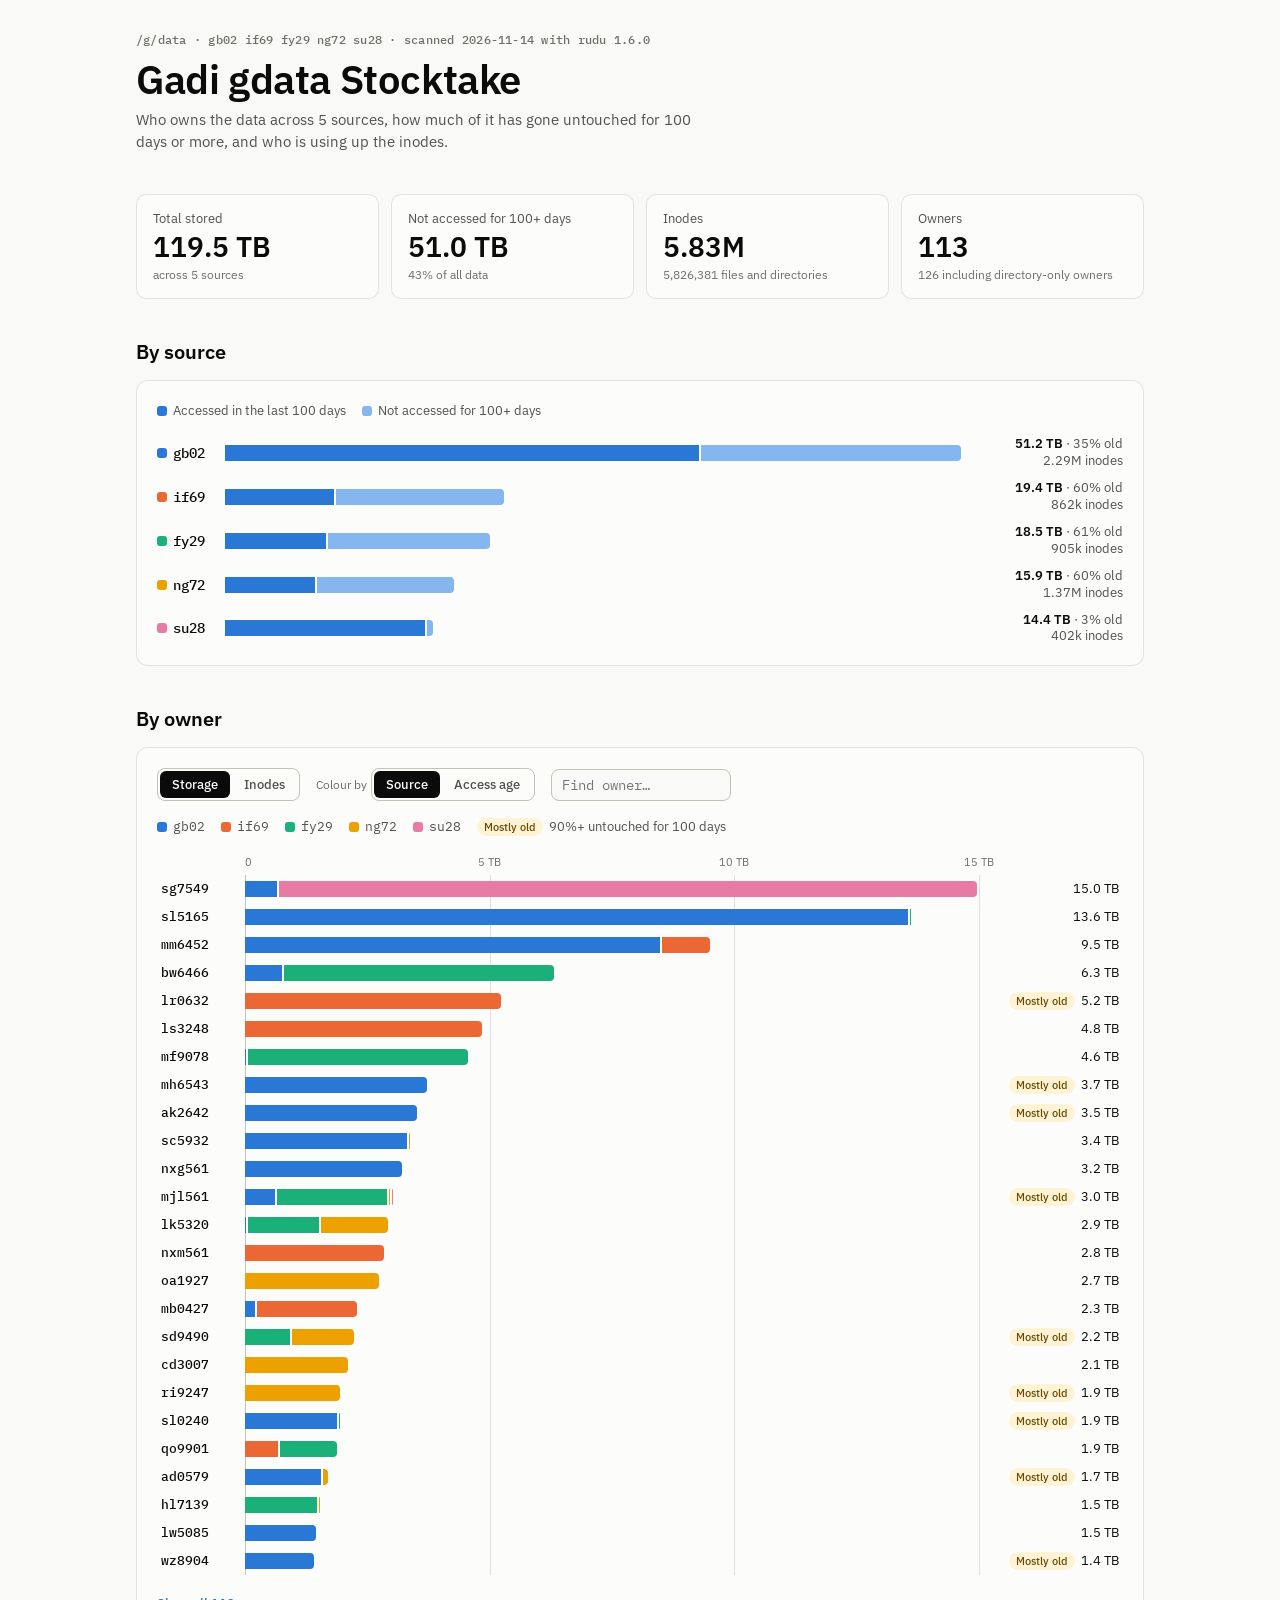
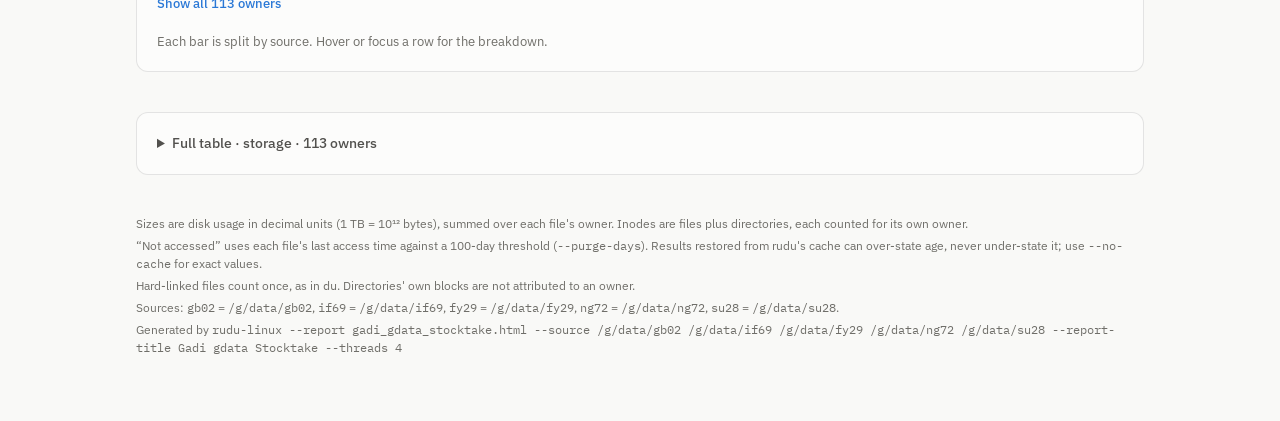
==== docs/gadi_gdata_stocktake.html @ 0475ffbf "UPDATE: Gadi stocktakes 20261114T005428Z-2379376" ====
<!doctype html>
<html lang="en">
<head>
<meta charset="utf-8">
<meta name="viewport" content="width=device-width,initial-scale=1">
<meta name="generator" content="rudu">
<title>Gadi gdata Stocktake</title>
<link rel="preconnect" href="https://fonts.googleapis.com">
<link rel="preconnect" href="https://fonts.gstatic.com" crossorigin>
<link rel="stylesheet" href="https://fonts.googleapis.com/css2?family=IBM+Plex+Mono:wght@400;500&family=IBM+Plex+Sans:wght@400;500;600&display=swap">
<style>
/* Generated by `rudu --report`. Layout: one reading column; summary tiles →
   source strip → owner chart (storage | inodes) → full table. The fonts fall
   back to system fonts when the page is opened offline. */
*, *::before, *::after { box-sizing: border-box; }
:root {
  color-scheme: light;
  --page: #f9f9f7;
  --surface: #fcfcfb;
  --ink: #0b0b0b;
  --ink-2: #52514e;
  --muted: #6f6e69;
  --grid: #e1e0d9;
  --axis: #c3c2b7;
  --ring: rgba(11,11,11,0.10);
  --accent: #2a78d6;
  --chip-bg: #fff3d6;
  --chip-ink: #6b4a00;
  --chip-bg-2: #e8f0fb;
  --chip-ink-2: #184f95;
  --s1: #2a78d6; --s2: #eb6834; --s3: #1baf7a; --s4: #eda100; --s5: #e87ba4;
  --s6: #008300; --s7: #4a3aa7; --s8: #e34948; --other: #9a9890;
  --recent: #2a78d6; --stale: #86b6ef;
  --sans: "IBM Plex Sans", system-ui, -apple-system, "Segoe UI", sans-serif;
  --mono: "IBM Plex Mono", ui-monospace, "SFMono-Regular", Menlo, monospace;
}
@media (prefers-color-scheme: dark) {
  :root:not([data-theme="light"]) {
    --page: #0d0d0d; --surface: #1a1a19; --ink: #ffffff; --ink-2: #c3c2b7; --muted: #9a9890;
    --grid: #2c2c2a; --axis: #383835; --ring: rgba(255,255,255,0.10); --accent: #3987e5;
    --chip-bg: #3a2c08; --chip-ink: #f5c95c; --chip-bg-2: #13284a; --chip-ink-2: #9ec5f4;
    --s1: #3987e5; --s2: #d95926; --s3: #199e70; --s4: #c98500; --s5: #d55181;
    --s6: #008300; --s7: #9085e9; --s8: #e66767; --other: #6f6e69;
    --recent: #3987e5; --stale: #184f95;
    color-scheme: dark;
  }
}
:root[data-theme="dark"] {
  --page: #0d0d0d; --surface: #1a1a19; --ink: #ffffff; --ink-2: #c3c2b7; --muted: #9a9890;
  --grid: #2c2c2a; --axis: #383835; --ring: rgba(255,255,255,0.10); --accent: #3987e5;
  --chip-bg: #3a2c08; --chip-ink: #f5c95c; --chip-bg-2: #13284a; --chip-ink-2: #9ec5f4;
  --s1: #3987e5; --s2: #d95926; --s3: #199e70; --s4: #c98500; --s5: #d55181;
  --s6: #008300; --s7: #9085e9; --s8: #e66767; --other: #6f6e69;
  --recent: #3987e5; --stale: #184f95;
  color-scheme: dark;
}
body { margin: 0; background: var(--page); color: var(--ink); font: 400 15px/1.5 var(--sans); }
.wrap { max-width: 1040px; margin: 0 auto; padding-inline: 16px; padding-block: 32px 64px; display: grid; gap: 40px; }
header { display: grid; gap: 8px; }
.eyebrow { font: 500 12px/1.4 var(--mono); color: var(--muted); letter-spacing: 0.02em; overflow-wrap: anywhere; }
h1 { font: 600 clamp(28px, 4.5vw, 40px)/1.1 var(--sans); margin: 0; letter-spacing: -0.01em; text-wrap: balance; }
h2 { font: 600 20px/1.25 var(--sans); margin: 0; text-wrap: balance; }
.lede { color: var(--ink-2); max-width: 65ch; margin: 0; }
.mono { font-family: var(--mono); }
.warn { background: var(--chip-bg); color: var(--chip-ink); border-radius: 10px; padding: 12px 16px; font-size: 14px; }
.warn[hidden] { display: none; }

.tiles { display: grid; grid-template-columns: repeat(4, minmax(0, 1fr)); gap: 12px; }
@media (max-width: 720px) { .tiles { grid-template-columns: repeat(2, minmax(0, 1fr)); } }
.tile { background: var(--surface); border: 1px solid var(--ring); border-radius: 10px; padding: 14px 16px; display: grid; gap: 2px; min-width: 0; }
.tile .label { font-size: 13px; color: var(--ink-2); }
.tile .value { font-size: 28px; font-weight: 600; line-height: 1.2; }
.tile .sub { font-size: 12px; color: var(--muted); }

section { display: grid; gap: 16px; min-width: 0; }
.panel { background: var(--surface); border: 1px solid var(--ring); border-radius: 12px; padding: 20px; display: grid; gap: 16px; min-width: 0; }
@media (max-width: 520px) { .panel { padding: 14px; } }

/* Source strip */
.projects { display: grid; gap: 10px; }
.prow { display: grid; grid-template-columns: minmax(56px, max-content) minmax(0, 1fr) 150px; gap: 12px; align-items: center; }
@media (max-width: 520px) { .prow { grid-template-columns: minmax(48px, max-content) minmax(0, 1fr) 96px; gap: 8px; } }
.pname { font: 500 14px var(--mono); display: flex; align-items: center; gap: 6px; }
.sw { width: 10px; height: 10px; border-radius: 3px; flex: none; }
.pnum { font-size: 13px; color: var(--ink-2); text-align: right; font-variant-numeric: tabular-nums; line-height: 1.3; }
.pnum b { color: var(--ink); font-weight: 600; }

/* Controls */
.controls { display: flex; flex-wrap: wrap; gap: 10px 16px; align-items: center; }
.seg { display: inline-flex; border: 1px solid var(--axis); border-radius: 8px; padding: 2px; gap: 2px; }
.seg button { font: 500 13px var(--sans); color: var(--ink-2); background: transparent; border: 0; border-radius: 6px; padding: 5px 12px; cursor: pointer; }
.seg button[aria-pressed="true"] { background: var(--ink); color: var(--surface); }
.seg button:focus-visible, .search:focus-visible, th button:focus-visible { outline: 2px solid var(--accent); outline-offset: 2px; }
.search { font: 400 14px var(--mono); color: var(--ink); background: var(--page); border: 1px solid var(--axis); border-radius: 8px; padding: 6px 10px; width: 180px; max-width: 100%; }
.ctl-label { font-size: 12px; color: var(--muted); margin-right: 4px; }
.ctl { display: inline-flex; align-items: center; }
.ctl[hidden] { display: none; }

.legend { display: flex; flex-wrap: wrap; gap: 6px 16px; font-size: 13px; color: var(--ink-2); }
.legend span { display: inline-flex; align-items: center; gap: 6px; }

/* Bar chart */
.chart { display: grid; gap: 0; min-width: 0; }
.row, .axis { display: grid; grid-template-columns: 76px minmax(0, 1fr) 132px; gap: 12px; align-items: center; }
@media (max-width: 520px) { .row, .axis { grid-template-columns: 64px minmax(0, 1fr) 84px; gap: 8px; } }
.axis { height: 22px; }
.ticks { position: relative; height: 100%; }
.tick { position: absolute; bottom: 4px; transform: translateX(-50%); font-size: 11px; color: var(--muted); font-variant-numeric: tabular-nums; white-space: nowrap; }
.tick:first-child { transform: none; }
.row { height: 28px; cursor: default; border-radius: 6px; }
.row:hover, .row.active { background: color-mix(in srgb, var(--grid) 45%, transparent); }
.owner { font: 500 13px var(--mono); overflow: hidden; text-overflow: ellipsis; white-space: nowrap; padding-left: 4px; }
.track { position: relative; height: 100%; }
.gridline { position: absolute; top: 0; bottom: 0; width: 1px; background: var(--grid); }
.gridline.base { background: var(--axis); }
.bar { position: absolute; top: 6px; height: 16px; }
.segm { position: absolute; top: 0; height: 100%; }
.segm.end { border-radius: 0 4px 4px 0; }
.val { font-size: 13px; text-align: right; font-variant-numeric: tabular-nums; white-space: nowrap; display: flex; justify-content: flex-end; align-items: center; gap: 6px; padding-right: 4px; }
.chip { font-size: 11px; font-weight: 500; font-style: normal; border-radius: 999px; padding: 1px 7px; white-space: nowrap; }
.chip.old { background: var(--chip-bg); color: var(--chip-ink); }
.chip.small { background: var(--chip-bg-2); color: var(--chip-ink-2); }
.more { justify-self: start; font: 500 13px var(--sans); color: var(--accent); background: none; border: 0; padding: 4px 0; cursor: pointer; }
.more[hidden] { display: none; }
.more:focus-visible { outline: 2px solid var(--accent); outline-offset: 2px; }
.note { font-size: 13px; color: var(--muted); margin: 0; max-width: 75ch; }
.empty { color: var(--muted); font-size: 14px; padding: 12px 4px; }

/* Tooltip */
.tip { position: fixed; z-index: 10; pointer-events: none; background: var(--surface); color: var(--ink); border: 1px solid var(--ring); border-radius: 8px; box-shadow: 0 6px 24px rgba(0,0,0,0.14); padding: 10px 12px; font-size: 13px; min-width: 200px; max-width: 280px; display: grid; gap: 4px; }
.tip[hidden] { display: none; }
.tip .t-h { font: 600 14px var(--mono); }
.tip .t-r { display: grid; grid-template-columns: 12px 1fr auto; gap: 8px; align-items: center; font-variant-numeric: tabular-nums; }
.tip .t-r span:last-child { text-align: right; }
.tip .t-f { color: var(--muted); font-size: 12px; border-top: 1px solid var(--grid); padding-top: 4px; margin-top: 2px; }

/* Table */
.tablewrap { overflow-x: auto; border: 1px solid var(--grid); border-radius: 8px; max-height: 520px; overflow-y: auto; }
table { border-collapse: collapse; width: 100%; font-size: 13px; font-variant-numeric: tabular-nums; }
th, td { padding: 6px 10px; text-align: right; white-space: nowrap; border-bottom: 1px solid var(--grid); }
th:first-child, td:first-child { text-align: left; }
td:first-child { font-family: var(--mono); }
thead th { position: sticky; top: 0; background: var(--surface); z-index: 1; }
th button { font: 600 12px var(--sans); color: var(--ink-2); background: none; border: 0; padding: 0; cursor: pointer; }
th button[aria-sort="descending"]::after { content: " ↓"; }
th button[aria-sort="ascending"]::after { content: " ↑"; }
details summary { cursor: pointer; font-weight: 500; font-size: 14px; color: var(--ink-2); }
details[open] summary { margin-bottom: 10px; }
footer { font-size: 12px; color: var(--muted); display: grid; gap: 4px; }
footer code { font-family: var(--mono); overflow-wrap: anywhere; }
@media (prefers-reduced-motion: no-preference) { .segm { transition: width .2s ease, left .2s ease; } }
</style>
</head>
<body>
<div class="wrap">
  <header>
    <div class="eyebrow" id="eyebrow"></div>
    <h1>Gadi gdata Stocktake</h1>
    <p class="lede" id="lede"></p>
  </header>

  <div class="warn" id="partial" hidden></div>

  <div class="tiles" id="tiles"></div>

  <section>
    <h2>By source</h2>
    <div class="panel">
      <div class="legend">
        <span><i class="sw" style="background:var(--recent)"></i><span id="leg-recent"></span></span>
        <span><i class="sw" style="background:var(--stale)"></i><span id="leg-stale"></span></span>
      </div>
      <div class="projects" id="projects"></div>
    </div>
  </section>

  <section>
    <h2 id="owners-h">By owner</h2>
    <div class="panel">
      <div class="controls">
        <div class="seg" role="group" aria-label="Measure">
          <button type="button" id="m-storage" aria-pressed="true">Storage</button>
          <button type="button" id="m-inodes" aria-pressed="false">Inodes</button>
        </div>
        <div class="ctl" id="colour-ctl">
          <span class="ctl-label">Colour by</span>
          <div class="seg" role="group" aria-label="Colour by">
            <button type="button" id="c-project" aria-pressed="true">Source</button>
            <button type="button" id="c-age" aria-pressed="false">Access age</button>
          </div>
        </div>
        <input class="search" id="search" type="search" placeholder="Find owner…" aria-label="Find owner" autocomplete="off">
      </div>
      <div class="legend" id="legend"></div>
      <div class="chart" id="chart" role="img" aria-describedby="owners-h"></div>
      <button type="button" class="more" id="more"></button>
      <p class="note" id="note"></p>
    </div>
  </section>

  <section>
    <details class="panel" id="tbl-details">
      <summary id="tbl-summary">Full table</summary>
      <div class="tablewrap"><table id="table"></table></div>
    </details>
  </section>

  <footer id="footer"></footer>
</div>
<div class="tip" id="tip" hidden></div>

<script type="application/json" id="data">{"title":"Gadi gdata Stocktake","scanned":"2026-11-14","rudu_version":"1.6.0","purge_days":100,"command":"rudu-linux --report gadi_gdata_stocktake.html --source /g/data/gb02 /g/data/if69 /g/data/fy29 /g/data/ng72 /g/data/su28 --report-title Gadi gdata Stocktake --threads 4","common_parent":"/g/data","sources":[{"label":"gb02","path":"/g/data/gb02","bytes":51219025305600,"stale":18109202690048,"inodes":2288368,"files":2125148,"dirs":163220,"partial":false},{"label":"if69","path":"/g/data/if69","bytes":19434315767808,"stale":11680458231808,"inodes":861509,"files":749386,"dirs":112123,"partial":false},{"label":"fy29","path":"/g/data/fy29","bytes":18468122210304,"stale":11284854943744,"inodes":905281,"files":840627,"dirs":64654,"partial":false},{"label":"ng72","path":"/g/data/ng72","bytes":15921113976832,"stale":9486331650048,"inodes":1369354,"files":1250408,"dirs":118946,"partial":false},{"label":"su28","path":"/g/data/su28","bytes":14444685058048,"stale":392570261504,"inodes":401869,"files":395495,"dirs":6374,"partial":false}],"owners":[{"o":"ab4502","b":{"fy29":96915456,"gb02":104416083968,"ng72":815752658944},"i":{"fy29":130,"gb02":44115,"ng72":58520},"stale":155950870528,"files":89490,"dirs":13275},{"o":"ab8992","b":{"gb02":1323021316096},"i":{"gb02":187764},"stale":54977523712,"files":139558,"dirs":48206},{"o":"ad0579","b":{"gb02":1592991899648,"ng72":98226708480},"i":{"gb02":5490,"ng72":9830},"stale":1522161557504,"files":11293,"dirs":4027},{"o":"ad1803","b":{"gb02":41861120},"i":{"gb02":40},"stale":36200448,"files":27,"dirs":13},{"o":"ad5509","b":{"if69":180805632},"i":{"if69":142},"stale":180805632,"files":123,"dirs":19},{"o":"ag3979","b":{},"i":{"ng72":5},"stale":0,"files":0,"dirs":5},{"o":"ah2717","b":{"if69":8258793472},"i":{"if69":5378},"stale":8137428992,"files":4636,"dirs":742},{"o":"ajd548","b":{"gb02":73067368448},"i":{"gb02":144},"stale":73067368448,"files":142,"dirs":2},{"o":"ak2642","b":{"gb02":3515796193280},"i":{"gb02":160536},"stale":3515796193280,"files":159467,"dirs":1069},{"o":"ak5887","b":{"if69":58952155136},"i":{"if69":770},"stale":58952155136,"files":687,"dirs":83},{"o":"as5672","b":{},"i":{"gb02":7},"stale":0,"files":2,"dirs":5},{"o":"as8561","b":{"if69":134013968384},"i":{"if69":883},"stale":81434529792,"files":821,"dirs":62},{"o":"as9583","b":{"ng72":67088871424},"i":{"ng72":1642},"stale":67088871424,"files":1391,"dirs":251},{"o":"asp561","b":{"gb02":53252096},"i":{"gb02":2},"stale":53252096,"files":1,"dirs":1},{"o":"aw1142","b":{"if69":414404608},"i":{"if69":4937},"stale":414404608,"files":4028,"dirs":909},{"o":"bl6491","b":{"if69":45215014912},"i":{"gb02":1,"if69":91278},"stale":37150965760,"files":53463,"dirs":37816},{"o":"bw6466","b":{"fy29":5503983611904,"gb02":805922488320},"i":{"fy29":46420,"gb02":109},"stale":4869047599104,"files":45652,"dirs":877},{"o":"bx1902","b":{"gb02":155648},"i":{"gb02":4,"if69":3},"stale":155648,"files":3,"dirs":4},{"o":"cbe563","b":{"fy29":7288872960,"gb02":24576},"i":{"fy29":11,"gb02":2},"stale":24576,"files":6,"dirs":7},{"o":"cc6171","b":{"gb02":88710381568},"i":{"gb02":2727},"stale":88710127616,"files":1485,"dirs":1242},{"o":"cd3007","b":{"if69":99577856,"ng72":2113197002752},"i":{"if69":2,"ng72":136455},"stale":49604620288,"files":126548,"dirs":9909},{"o":"cd3022","b":{"gb02":985096192},"i":{"gb02":43106},"stale":902963200,"files":41567,"dirs":1539},{"o":"cj0591","b":{"gb02":4124413952,"if69":48107507712,"su28":1483042816},"i":{"gb02":1160,"if69":32644,"su28":52},"stale":17540268032,"files":29939,"dirs":3917},{"o":"cm1405","b":{},"i":{"gb02":1},"stale":0,"files":0,"dirs":1},{"o":"cp9270","b":{"ng72":287818829824},"i":{"ng72":186922},"stale":152907149312,"files":186771,"dirs":151},{"o":"cxa561","b":{"if69":177606385664},"i":{"if69":20129},"stale":9548660736,"files":19050,"dirs":1079},{"o":"cxh603","b":{"gb02":9010913280,"ng72":832312549376},"i":{"gb02":434,"ng72":17150},"stale":168916287488,"files":17466,"dirs":118},{"o":"cxj565","b":{},"i":{"if69":1},"stale":0,"files":0,"dirs":1},{"o":"dh3280","b":{"gb02":89050714112},"i":{"gb02":72560},"stale":84971151360,"files":65505,"dirs":7055},{"o":"dr6273","b":{"gb02":140296192,"ng72":105930235904},"i":{"gb02":27,"ng72":2638},"stale":20100993024,"files":2319,"dirs":346},{"o":"ec0044","b":{"gb02":18574217216},"i":{"gb02":2324},"stale":18563534848,"files":2020,"dirs":304},{"o":"ef1645","b":{"gb02":48427298816},"i":{"gb02":1960},"stale":5689053184,"files":1729,"dirs":231},{"o":"em3807","b":{"gb02":8192},"i":{"gb02":2},"stale":8192,"files":1,"dirs":1},{"o":"fk0558","b":{"ng72":66239926272},"i":{"ng72":145800},"stale":66239926272,"files":145424,"dirs":376},{"o":"ft3359","b":{"gb02":11485212672},"i":{"gb02":1963},"stale":69632,"files":1887,"dirs":76},{"o":"gp8431","b":{"gb02":835584,"ng72":3829760},"i":{"gb02":4,"ng72":1011},"stale":200704,"files":943,"dirs":72},{"o":"gs5098","b":{"ng72":175045705728},"i":{"ng72":48},"stale":175045705728,"files":43,"dirs":5},{"o":"ha2606","b":{"fy29":12195516416},"i":{"fy29":91},"stale":12195516416,"files":56,"dirs":35},{"o":"hc0407","b":{"ng72":97632886784},"i":{"ng72":194},"stale":97632886784,"files":119,"dirs":75},{"o":"hh0258","b":{},"i":{"gb02":3},"stale":0,"files":0,"dirs":3},{"o":"hl7139","b":{"fy29":1522444271616,"gb02":2228224,"ng72":9235537920},"i":{"fy29":18747,"gb02":36,"ng72":77897},"stale":126711476224,"files":86451,"dirs":10229},{"o":"il1874","b":{"gb02":129972838400},"i":{"gb02":7578},"stale":124666220544,"files":6554,"dirs":1024},{"o":"jd2435","b":{"ng72":11350646784},"i":{"ng72":47},"stale":5863149568,"files":40,"dirs":7},{"o":"jl1950","b":{"gb02":70203568128},"i":{"gb02":300},"stale":70203568128,"files":296,"dirs":4},{"o":"jl8556","b":{"gb02":1286260641792},"i":{"gb02":13358},"stale":0,"files":12625,"dirs":733},{"o":"jma548","b":{"fy29":6685061120,"gb02":826488897536},"i":{"fy29":14,"gb02":3407},"stale":808447746048,"files":3409,"dirs":12},{"o":"jn3312","b":{"su28":436609024},"i":{"su28":13936},"stale":193114112,"files":12747,"dirs":1189},{"o":"js2535","b":{"ng72":309338910720},"i":{"gb02":6,"ng72":21274},"stale":309338910720,"files":21210,"dirs":70},{"o":"js5018","b":{"ng72":67691745280},"i":{"ng72":2643},"stale":58512195584,"files":2273,"dirs":370},{"o":"jt0319","b":{"ng72":685298003968},"i":{"gb02":2,"ng72":77652},"stale":59122720768,"files":66274,"dirs":11380},{"o":"jt5160","b":{"gb02":8261001216,"if69":3741667328},"i":{"gb02":399,"if69":1149},"stale":12002635776,"files":1413,"dirs":135},{"o":"kl9722","b":{"ng72":1596366848},"i":{"ng72":284},"stale":1596366848,"files":265,"dirs":19},{"o":"kr2086","b":{"ng72":20652916736},"i":{"ng72":367},"stale":3457921024,"files":304,"dirs":63},{"o":"ks3902","b":{"ng72":1813774336},"i":{"ng72":2439},"stale":1813774336,"files":2430,"dirs":9},{"o":"lh5313","b":{"gb02":4714496},"i":{"gb02":11},"stale":4714496,"files":9,"dirs":2},{"o":"lk5320","b":{"fy29":1494187040768,"gb02":66723364864,"ng72":1368774266880},"i":{"fy29":24670,"gb02":3834,"ng72":4029},"stale":851137282048,"files":26536,"dirs":5997},{"o":"lp9537","b":{"gb02":1788723200},"i":{"gb02":6009},"stale":1748013056,"files":5378,"dirs":631},{"o":"lr0632","b":{"if69":5223682543616},"i":{"if69":70375},"stale":4732798324736,"files":70108,"dirs":267},{"o":"ls3248","b":{"if69":4837727313920},"i":{"if69":41524},"stale":3431722590208,"files":38315,"dirs":3209},{"o":"lw5085","b":{"gb02":1451356004352},"i":{"gb02":455},"stale":52312895488,"files":392,"dirs":63},{"o":"mb0427","b":{"gb02":237318561792,"if69":2044578836480},"i":{"gb02":26064,"if69":95872},"stale":1618345521152,"files":117077,"dirs":4859},{"o":"mf9078","b":{"fy29":4495890317312,"gb02":67393429504},"i":{"fy29":325601,"gb02":24132},"stale":2051126652928,"files":331485,"dirs":18248},{"o":"mf9479","b":{"ng72":17434836992},"i":{"ng72":260},"stale":17434836992,"files":233,"dirs":27},{"o":"mg8987","b":{"fy29":323998326784},"i":{"fy29":200906},"stale":323998285824,"files":184869,"dirs":16037},{"o":"mh6543","b":{"gb02":3721322606592},"i":{"gb02":10194},"stale":3706797473792,"files":9043,"dirs":1151},{"o":"mjl561","b":{"fy29":2285274525696,"gb02":663963283456,"ng72":56786124800,"su28":289411072},"i":{"fy29":6331,"gb02":28801,"ng72":139,"su28":35},"stale":2840929648640,"files":33137,"dirs":2169},{"o":"mm5133","b":{"ng72":91475968},"i":{"gb02":7,"ng72":171},"stale":2056192,"files":150,"dirs":28},{"o":"mm6452","b":{"gb02":8530865463296,"if69":978616897536},"i":{"gb02":17874,"if69":13891},"stale":14382280704,"files":30792,"dirs":973},{"o":"mm7092","b":{"if69":17432592384},"i":{"if69":82},"stale":9456316416,"files":76,"dirs":6},{"o":"mn8773","b":{"fy29":21973311488,"gb02":2798067712},"i":{"fy29":25,"gb02":865},"stale":41263104,"files":711,"dirs":179},{"o":"mr4682","b":{"if69":1256947712},"i":{"if69":14},"stale":1256947712,"files":12,"dirs":2},{"o":"ms0476","b":{},"i":{"if69":1},"stale":0,"files":0,"dirs":1},{"o":"ms2920","b":{"ng72":139051008},"i":{"gb02":7,"ng72":81},"stale":8192,"files":80,"dirs":8},{"o":"ms5578","b":{"ng72":107729043456},"i":{"ng72":26212},"stale":106663456768,"files":23499,"dirs":2713},{"o":"mxr581","b":{"fy29":451403337728},"i":{"fy29":121990},"stale":91043438592,"files":102582,"dirs":19408},{"o":"nc3020","b":{"gb02":72429568},"i":{"gb02":7},"stale":72429568,"files":5,"dirs":2},{"o":"ne2942","b":{"ng72":155078656},"i":{"ng72":49},"stale":0,"files":39,"dirs":10},{"o":"nk2247","b":{"ng72":31712710656},"i":{"ng72":3517},"stale":500797440,"files":2927,"dirs":590},{"o":"nt4273","b":{"gb02":83406434304},"i":{"gb02":1494,"ng72":2},"stale":42599981056,"files":1390,"dirs":106},{"o":"nxg561","b":{"gb02":3198510694400},"i":{"gb02":235972},"stale":17552961536,"files":235941,"dirs":31},{"o":"nxm561","b":{"if69":2831477841920},"i":{"if69":739},"stale":416259784704,"files":735,"dirs":4},{"o":"oa1927","b":{"ng72":2741882126336},"i":{"ng72":349739},"stale":1937732751360,"files":299849,"dirs":49890},{"o":"oj9185","b":{},"i":{"ng72":1},"stale":0,"files":0,"dirs":1},{"o":"pag548","b":{"gb02":1375966838784},"i":{"gb02":55063},"stale":40791769088,"files":50879,"dirs":4184},{"o":"pc2687","b":{"gb02":380857819136,"su28":169228140544},"i":{"gb02":124830,"su28":6561},"stale":242024321024,"files":113019,"dirs":18372},{"o":"pd1739","b":{"if69":9255510016},"i":{"if69":59},"stale":0,"files":55,"dirs":4},{"o":"pg1235","b":{},"i":{"ng72":1},"stale":0,"files":0,"dirs":1},{"o":"pp7885","b":{"gb02":3875196928},"i":{"gb02":870},"stale":617566208,"files":724,"dirs":146},{"o":"ps3482","b":{},"i":{"gb02":1},"stale":0,"files":0,"dirs":1},{"o":"pv3484","b":{"ng72":17008857088},"i":{"ng72":13036},"stale":17008857088,"files":12290,"dirs":746},{"o":"qj2249","b":{"if69":462799917056},"i":{"if69":45867},"stale":338136698880,"files":44713,"dirs":1154},{"o":"qo9901","b":{"fy29":1157357498368,"if69":724742549504},"i":{"fy29":139808,"if69":18564},"stale":824403959808,"files":153770,"dirs":4602},{"o":"qr1706","b":{"if69":929967611904},"i":{"gb02":7,"if69":5065},"stale":0,"files":4784,"dirs":288},{"o":"rf4654","b":{},"i":{"gb02":2},"stale":0,"files":0,"dirs":2},{"o":"ri9247","b":{"ng72":1931964940288},"i":{"ng72":48040},"stale":1927965335552,"files":40649,"dirs":7391},{"o":"rk9077","b":{"gb02":213530464256,"if69":145520824320},"i":{"gb02":281351,"if69":35078},"stale":145520738304,"files":297553,"dirs":18876},{"o":"root","b":{},"i":{"fy29":1,"gb02":1,"if69":1,"ng72":1,"su28":1},"stale":0,"files":0,"dirs":5},{"o":"rq1991","b":{"if69":200704},"i":{"if69":34},"stale":200704,"files":24,"dirs":10},{"o":"rr2600","b":{"ng72":245432320},"i":{"ng72":222},"stale":243892224,"files":189,"dirs":33},{"o":"sc1326","b":{"gb02":1076441088,"if69":240234426368},"i":{"gb02":181,"if69":225345},"stale":163541643264,"files":194136,"dirs":31390},{"o":"sc5932","b":{"gb02":3354393407488,"ng72":428675072},"i":{"gb02":134760,"ng72":1367},"stale":859761197056,"files":124601,"dirs":11526},{"o":"sd9490","b":{"fy29":955741356032,"gb02":1499480064,"ng72":1263242731520},"i":{"fy29":10167,"gb02":57289,"ng72":13017},"stale":2070071558144,"files":73666,"dirs":6807},{"o":"sg3790","b":{"gb02":1500184576},"i":{"gb02":81},"stale":1473634304,"files":68,"dirs":13},{"o":"sg7549","b":{"gb02":692063371264,"su28":14273247854592},"i":{"gb02":54329,"su28":381284},"stale":719375392768,"files":414937,"dirs":20676},{"o":"sho561","b":{"fy29":222157180928,"gb02":18258153472},"i":{"fy29":8270,"gb02":5661},"stale":233627881472,"files":11978,"dirs":1953},{"o":"sk6139","b":{"ng72":18276352},"i":{"ng72":75},"stale":0,"files":56,"dirs":19},{"o":"sl0240","b":{"fy29":5357568,"gb02":1931178467328},"i":{"fy29":13,"gb02":20465},"stale":1931183456256,"files":17706,"dirs":2772},{"o":"sl5165","b":{"fy29":39677952,"gb02":13585342533632,"if69":14149820416},"i":{"fy29":89,"gb02":527055,"if69":226},"stale":2332316667904,"files":519832,"dirs":7538},{"o":"sm5259","b":{"gb02":939978752,"ng72":3364544512},"i":{"gb02":587,"ng72":650},"stale":896942080,"files":1042,"dirs":195},{"o":"sv6923","b":{"gb02":148299776},"i":{"gb02":86},"stale":148295680,"files":60,"dirs":26},{"o":"sx4303","b":{"gb02":16384},"i":{"gb02":14},"stale":16384,"files":6,"dirs":8},{"o":"sz2492","b":{"ng72":365478092800},"i":{"gb02":4,"ng72":17040},"stale":220284035072,"files":16591,"dirs":453},{"o":"td6427","b":{"if69":2838544384},"i":{"if69":3537},"stale":2838544384,"files":3524,"dirs":13},{"o":"tm4359","b":{"gb02":4096},"i":{"gb02":3},"stale":0,"files":1,"dirs":2},{"o":"tp4064","b":{"if69":462398914560},"i":{"if69":6031},"stale":273807081472,"files":5786,"dirs":245},{"o":"ts8639","b":{"gb02":7162884096},"i":{"gb02":13136},"stale":7128797184,"files":12289,"dirs":847},{"o":"wl0799","b":{"gb02":209592442880},"i":{"gb02":2767},"stale":4479750144,"files":2568,"dirs":199},{"o":"wz4975","b":{"ng72":952567689216},"i":{"ng72":36928},"stale":951609827328,"files":36894,"dirs":34},{"o":"wz8904","b":{"gb02":1409106337792},"i":{"gb02":104526},"stale":1409106337792,"files":97451,"dirs":7075},{"o":"xw6141","b":{"ng72":1046455898112},"i":{"ng72":56111},"stale":726742523904,"files":52341,"dirs":3770},{"o":"yb4721","b":{"fy29":7400030208},"i":{"fy29":1997},"stale":7400030208,"files":1812,"dirs":185},{"o":"ym7079","b":{},"i":{"ng72":1},"stale":0,"files":0,"dirs":1},{"o":"yz1881","b":{"ng72":1064960},"i":{"ng72":8},"stale":1064960,"files":6,"dirs":2},{"o":"yz9294","b":{"if69":31044194304},"i":{"if69":141888},"stale":2011140096,"files":116407,"dirs":25481},{"o":"zm5261","b":{},"i":{"ng72":1},"stale":0,"files":0,"dirs":1},{"o":"zz6006","b":{"ng72":249405952000},"i":{"gb02":2,"ng72":55838},"stale":238029078528,"files":53334,"dirs":2506}]}</script>
<script>
(function () {
  const D = JSON.parse(document.getElementById("data").textContent);
  const esc = s => String(s).replace(/[&<>"']/g, c => ({ "&": "&amp;", "<": "&lt;", ">": "&gt;", '"': "&quot;", "'": "&#39;" }[c]));
  const P = D.sources.map(s => s.label);
  // Eight fixed categorical slots, assigned in source order so a colour always
  // means the same source. Past eight, sources share a neutral grey rather
  // than generating hues that could not be told apart.
  const COL = Object.fromEntries(P.map((p, i) => [p, i < 8 ? `var(--s${i + 1})` : "var(--other)"]));
  const DAYS = D.purge_days;
  const OLD = `${DAYS}+ days`;
  const $ = id => document.getElementById(id);

  const owners = D.owners.map(o => {
    const bytes = P.reduce((s, p) => s + (o.b[p] || 0), 0);
    const inodes = P.reduce((s, p) => s + (o.i[p] || 0), 0);
    return { ...o, bytes, inodes, recent: bytes - o.stale, avg: o.files ? bytes / o.files : 0 };
  });

  const human = n => {
    const u = ["B", "KB", "MB", "GB", "TB", "PB", "EB"];
    let i = 0;
    while (n >= 1000 && i < u.length - 1) { n /= 1000; i++; }
    return `${n.toFixed(1)} ${u[i]}`;
  };
  const tickBytes = n => {
    if (n === 0) return "0";
    const u = ["B", "KB", "MB", "GB", "TB", "PB", "EB"];
    let i = 0;
    while (n >= 1000 && i < u.length - 1) { n /= 1000; i++; }
    return `${+n.toFixed(1)} ${u[i]}`;
  };
  const compact = n => n >= 1e6 ? `${+(n / 1e6).toFixed(2)}M` : n >= 1e3 ? `${+(n / 1e3).toFixed(n >= 1e5 ? 0 : 1)}k` : `${n}`;
  const comma = n => n.toLocaleString();
  const pct = (a, b) => b ? Math.round(100 * a / b) : 0;
  const plural = (n, one, many) => `${n} ${n === 1 ? one : many}`;

  // Header
  $("eyebrow").textContent = [D.common_parent, P.join(" "), `scanned ${D.scanned} with rudu ${D.rudu_version}`]
    .filter(Boolean).join(" · ");
  $("lede").textContent = `Who owns the data across ${plural(P.length, "source", "sources")}, how much of it has gone untouched for ${DAYS} days or more, and who is using up the inodes.`;
  $("leg-recent").textContent = `Accessed in the last ${DAYS} days`;
  $("leg-stale").textContent = `Not accessed for ${OLD}`;
  const partial = D.sources.filter(s => s.partial).map(s => s.label);
  if (partial.length) {
    $("partial").hidden = false;
    $("partial").textContent = `The scan of ${partial.join(", ")} stopped early at the memory limit, so its numbers are a lower bound.`;
  }

  // Flags that put state into form
  const mostlyOld = o => o.bytes >= 1e11 && o.stale / o.bytes >= 0.9;
  const smallFiles = o => o.inodes >= 50000 && o.files && o.avg < 5e6;

  // Summary tiles
  const totB = owners.reduce((s, o) => s + o.bytes, 0);
  const totS = owners.reduce((s, o) => s + o.stale, 0);
  const totI = owners.reduce((s, o) => s + o.inodes, 0);
  const tiles = [
    ["Total stored", human(totB), `across ${plural(P.length, "source", "sources")}`],
    [`Not accessed for ${OLD}`, human(totS), `${pct(totS, totB)}% of all data`],
    ["Inodes", compact(totI), `${comma(totI)} files and directories`],
    ["Owners", `${owners.filter(o => o.bytes || o.inodes > 10).length}`, `${owners.length} including directory-only owners`],
  ];
  $("tiles").innerHTML = tiles.map(([l, v, s]) =>
    `<div class="tile"><span class="label">${esc(l)}</span><span class="value">${esc(v)}</span><span class="sub">${esc(s)}</span></div>`).join("");

  // Source strip
  const pMax = Math.max(...D.sources.map(x => x.bytes), 1);
  $("projects").innerHTML = [...D.sources].sort((a, b) => b.bytes - a.bytes).map(x => {
    const w = 100 * x.bytes / pMax, sw = x.bytes ? w * x.stale / x.bytes : 0;
    return `<div class="prow" title="${esc(x.path)}">
      <span class="pname"><i class="sw" style="background:${COL[x.label]}"></i>${esc(x.label)}</span>
      <div class="track" style="height:20px">
        <div class="bar" style="top:2px;width:100%">
          <div class="segm" style="left:0;width:max(1px, calc(${w - sw}% - 2px));background:var(--recent)"></div>
          <div class="segm end" style="left:${w - sw}%;width:${sw}%;background:var(--stale)"></div>
        </div>
      </div>
      <span class="pnum"><b>${human(x.bytes)}</b> · ${pct(x.stale, x.bytes)}% old<br>${compact(x.inodes)} inodes</span>
    </div>`;
  }).join("");

  // Owner chart state
  const state = { measure: "storage", colour: "project", all: false, q: "", sortKey: null, sortDir: -1 };
  const TOP = 25;

  const segmentsFor = o => {
    if (state.measure === "inodes") return P.filter(p => o.i[p]).map(p => ({ k: p, v: o.i[p], c: COL[p] }));
    if (state.colour === "age") return [
      { k: `Accessed in last ${DAYS} days`, v: o.recent, c: "var(--recent)" },
      { k: `Not accessed for ${OLD}`, v: o.stale, c: "var(--stale)" },
    ].filter(s => s.v > 0);
    return P.filter(p => o.b[p]).map(p => ({ k: p, v: o.b[p], c: COL[p] }));
  };
  const total = o => state.measure === "inodes" ? o.inodes : o.bytes;

  const niceStep = raw => {
    const e = Math.pow(10, Math.floor(Math.log10(raw)));
    const f = raw / e;
    return (f <= 1 ? 1 : f <= 2 ? 2 : f <= 2.5 ? 2.5 : f <= 5 ? 5 : 10) * e;
  };

  function render() {
    const q = state.q.trim().toLowerCase();
    const sorted = owners.filter(o => total(o) > 0).sort((a, b) => total(b) - total(a));
    const matched = q ? sorted.filter(o => o.o.toLowerCase().includes(q)) : sorted;
    const shown = q || state.all ? matched : matched.slice(0, TOP);

    // Legend
    const leg = state.measure === "storage" && state.colour === "age"
      ? [[`Accessed in last ${DAYS} days`, "var(--recent)"], [`Not accessed for ${OLD}`, "var(--stale)"]]
      : P.map(p => [p, COL[p]]);
    $("legend").innerHTML = leg.map(([k, c]) => `<span><i class="sw" style="background:${c}"></i><span class="${P.includes(k) ? "mono" : ""}">${esc(k)}</span></span>`).join("")
      + (state.measure === "storage"
        ? `<span><i class="chip old">Mostly old</i>90%+ untouched for ${DAYS} days</span>`
        : `<span><i class="chip small">Small files</i>average file under 5 MB</span>`);

    // Scale (shared max of everyone, so the axis does not jump while searching)
    const max = Math.max(...sorted.map(total), 1);
    const step = niceStep(max / 4);
    const top = Math.ceil(max / step) * step;
    const ticks = [];
    for (let v = 0; v <= top + step / 2; v += step) ticks.push(v);
    const fmtTick = state.measure === "inodes" ? compact : tickBytes;
    const gl = ticks.map((v, i) => `<i class="gridline${i === 0 ? " base" : ""}" style="left:${100 * v / top}%"></i>`).join("");

    let html = `<div class="axis"><span></span><div class="ticks">${ticks.map(v => `<span class="tick" style="left:${100 * v / top}%">${fmtTick(v)}</span>`).join("")}</div><span></span></div>`;
    if (!shown.length) html += `<div class="empty">No owner matches “${esc(state.q)}”.</div>`;
    shown.forEach((o, idx) => {
      const segs = segmentsFor(o);
      let cum = 0;
      const bars = segs.map((s, i) => {
        const w = 100 * s.v / top, left = cum;
        cum += w;
        const last = i === segs.length - 1;
        const width = last ? `max(1px, ${w}%)` : `max(1px, calc(${w}% - 2px))`;
        return `<i class="segm${last ? " end" : ""}" style="left:${left}%;width:${width};background:${s.c}"></i>`;
      }).join("");
      let val, chip = "";
      if (state.measure === "inodes") {
        val = compact(o.inodes);
        if (smallFiles(o)) chip = `<i class="chip small">Small files</i>`;
      } else {
        val = human(o.bytes);
        if (mostlyOld(o)) chip = `<i class="chip old">Mostly old</i>`;
      }
      html += `<div class="row" data-i="${owners.indexOf(o)}" tabindex="0">
        <span class="owner" title="${esc(o.o)}">${esc(o.o)}</span>
        <div class="track">${gl}<div class="bar" style="left:0;right:0">${bars}</div></div>
        <span class="val">${chip}<span>${val}</span></span>
      </div>`;
    });
    $("chart").innerHTML = html;
    $("chart").setAttribute("aria-label", `${state.measure === "inodes" ? "Inodes" : "Storage"} by owner, ${shown.length} owners shown`);

    const btn = $("more");
    btn.hidden = !!q || matched.length <= TOP;
    btn.textContent = state.all ? `Show top ${TOP} only` : `Show all ${matched.length} owners`;

    $("note").textContent = state.measure === "inodes"
      ? "Inodes count files and directories. Owners with many small files can usually free inodes by bundling them into tar archives."
      : state.colour === "age"
        ? `Not accessed means no file read for ${DAYS} days or more, based on each file's last access time. Files carrying a 1970 access time (common after archive extraction) count as old.`
        : "Each bar is split by source. Hover or focus a row for the breakdown.";

    $("colour-ctl").hidden = state.measure === "inodes";
    renderTable();
  }

  // Tooltip
  const tip = $("tip");
  function showTip(row, x, y) {
    const o = owners[+row.dataset.i];
    if (!o) return;
    document.querySelectorAll(".row.active").forEach(r => r.classList.remove("active"));
    row.classList.add("active");
    const segs = segmentsFor(o);
    const fmt = state.measure === "inodes" ? comma : human;
    const tot = total(o);
    const foot = state.measure === "inodes"
      ? `${comma(o.files)} files · ${comma(o.dirs)} directories${o.files ? ` · average file ${human(o.avg)}` : ""}`
      : `${human(o.stale)} (${pct(o.stale, o.bytes)}%) not accessed for ${OLD} · ${comma(o.files)} files`;
    tip.innerHTML = `<div class="t-h">${esc(o.o)}</div>`
      + segs.map(s => `<div class="t-r"><i class="sw" style="background:${s.c}"></i><span class="${P.includes(s.k) ? "mono" : ""}">${esc(s.k)}</span><span>${fmt(s.v)} · ${pct(s.v, tot)}%</span></div>`).join("")
      + `<div class="t-r"><i></i><b>Total</b><b>${fmt(tot)}</b></div>`
      + `<div class="t-f">${foot}</div>`;
    tip.hidden = false;
    const r = tip.getBoundingClientRect();
    let left = x + 14, topY = y + 14;
    if (left + r.width > innerWidth - 8) left = Math.max(8, x - r.width - 14);
    if (topY + r.height > innerHeight - 8) topY = Math.max(8, y - r.height - 14);
    tip.style.left = `${left}px`;
    tip.style.top = `${topY}px`;
  }
  function hideTip() {
    tip.hidden = true;
    document.querySelectorAll(".row.active").forEach(r => r.classList.remove("active"));
  }
  $("chart").addEventListener("pointermove", e => {
    const row = e.target.closest(".row");
    row ? showTip(row, e.clientX, e.clientY) : hideTip();
  });
  $("chart").addEventListener("pointerleave", hideTip);
  $("chart").addEventListener("focusin", e => {
    const row = e.target.closest(".row");
    if (row) { const b = row.getBoundingClientRect(); showTip(row, b.left + b.width * 0.4, b.bottom); }
  });
  $("chart").addEventListener("focusout", hideTip);

  // Table
  function renderTable() {
    const inodes = state.measure === "inodes";
    const cols = inodes
      ? [["o", "Owner"], ["inodes", "Inodes"], ["files", "Files"], ["dirs", "Directories"], ["avg", "Avg file"], ...P.map(p => [`i:${p}`, p])]
      : [["o", "Owner"], ["bytes", "Total"], ["stale", `${OLD} old`], ["stalePct", "% old"], ...P.map(p => [`b:${p}`, p])];
    const get = (o, k) => k === "stalePct" ? (o.bytes ? o.stale / o.bytes : 0)
      : k.startsWith("i:") ? (o.i[k.slice(2)] || 0) : k.startsWith("b:") ? (o.b[k.slice(2)] || 0) : o[k];
    const key = state.sortKey && cols.some(c => c[0] === state.sortKey) ? state.sortKey : (inodes ? "inodes" : "bytes");
    const q = state.q.trim().toLowerCase();
    const rows = owners.filter(o => (inodes ? o.inodes : o.bytes) > 0 && (!q || o.o.toLowerCase().includes(q)))
      .sort((a, b) => {
        const x = get(a, key), y = get(b, key);
        return (typeof x === "string" ? x.localeCompare(y) : x - y) * state.sortDir;
      });
    const cell = (o, k) => {
      const v = get(o, k);
      if (k === "o") return esc(v);
      if (k === "stalePct") return `${pct(o.stale, o.bytes)}%`;
      if (!v) return "";
      if (k === "avg") return human(v);
      if (inodes) return comma(v);
      return human(v);
    };
    $("table").innerHTML = `<thead><tr>${cols.map(([k, l]) =>
      `<th scope="col"><button type="button" data-k="${esc(k)}" ${k === key ? `aria-sort="${state.sortDir < 0 ? "descending" : "ascending"}"` : ""} class="${P.includes(l) ? "mono" : ""}">${esc(l)}</button></th>`).join("")}</tr></thead>
      <tbody>${rows.map(o => `<tr>${cols.map(([k]) => `<td>${cell(o, k)}</td>`).join("")}</tr>`).join("")}</tbody>`;
    $("tbl-summary").textContent = `Full table · ${inodes ? "inodes" : "storage"} · ${rows.length} owners`;
  }
  $("table").addEventListener("click", e => {
    const b = e.target.closest("button[data-k]");
    if (!b) return;
    const k = b.dataset.k;
    if (state.sortKey === k) state.sortDir *= -1;
    else { state.sortKey = k; state.sortDir = k === "o" ? 1 : -1; }
    renderTable();
  });

  // Controls
  const setPressed = (on, off) => { $(on).setAttribute("aria-pressed", "true"); $(off).setAttribute("aria-pressed", "false"); };
  $("m-storage").onclick = () => { state.measure = "storage"; state.sortKey = null; state.sortDir = -1; setPressed("m-storage", "m-inodes"); render(); };
  $("m-inodes").onclick = () => { state.measure = "inodes"; state.sortKey = null; state.sortDir = -1; setPressed("m-inodes", "m-storage"); render(); };
  $("c-project").onclick = () => { state.colour = "project"; setPressed("c-project", "c-age"); render(); };
  $("c-age").onclick = () => { state.colour = "age"; setPressed("c-age", "c-project"); render(); };
  $("more").onclick = () => { state.all = !state.all; render(); };
  $("search").addEventListener("input", e => { state.q = e.target.value; render(); });

  // Footer
  $("footer").innerHTML = [
    "Sizes are disk usage in decimal units (1 TB = 10¹² bytes), summed over each file's owner. Inodes are files plus directories, each counted for its own owner.",
    `“Not accessed” uses each file's last access time against a ${DAYS}-day threshold (<code>--purge-days</code>). Results restored from rudu's cache can over-state age, never under-state it; use <code>--no-cache</code> for exact values.`,
    "Hard-linked files count once, as in <code>du</code>. Directories' own blocks are not attributed to an owner.",
    `Sources: ${D.sources.map(s => `<code>${esc(s.label)}</code> = <code>${esc(s.path)}</code>`).join(", ")}.`,
    `Generated by <code>${esc(D.command)}</code>`,
  ].map(t => `<div>${t}</div>`).join("");

  render();
})();
</script>
</body>
</html>
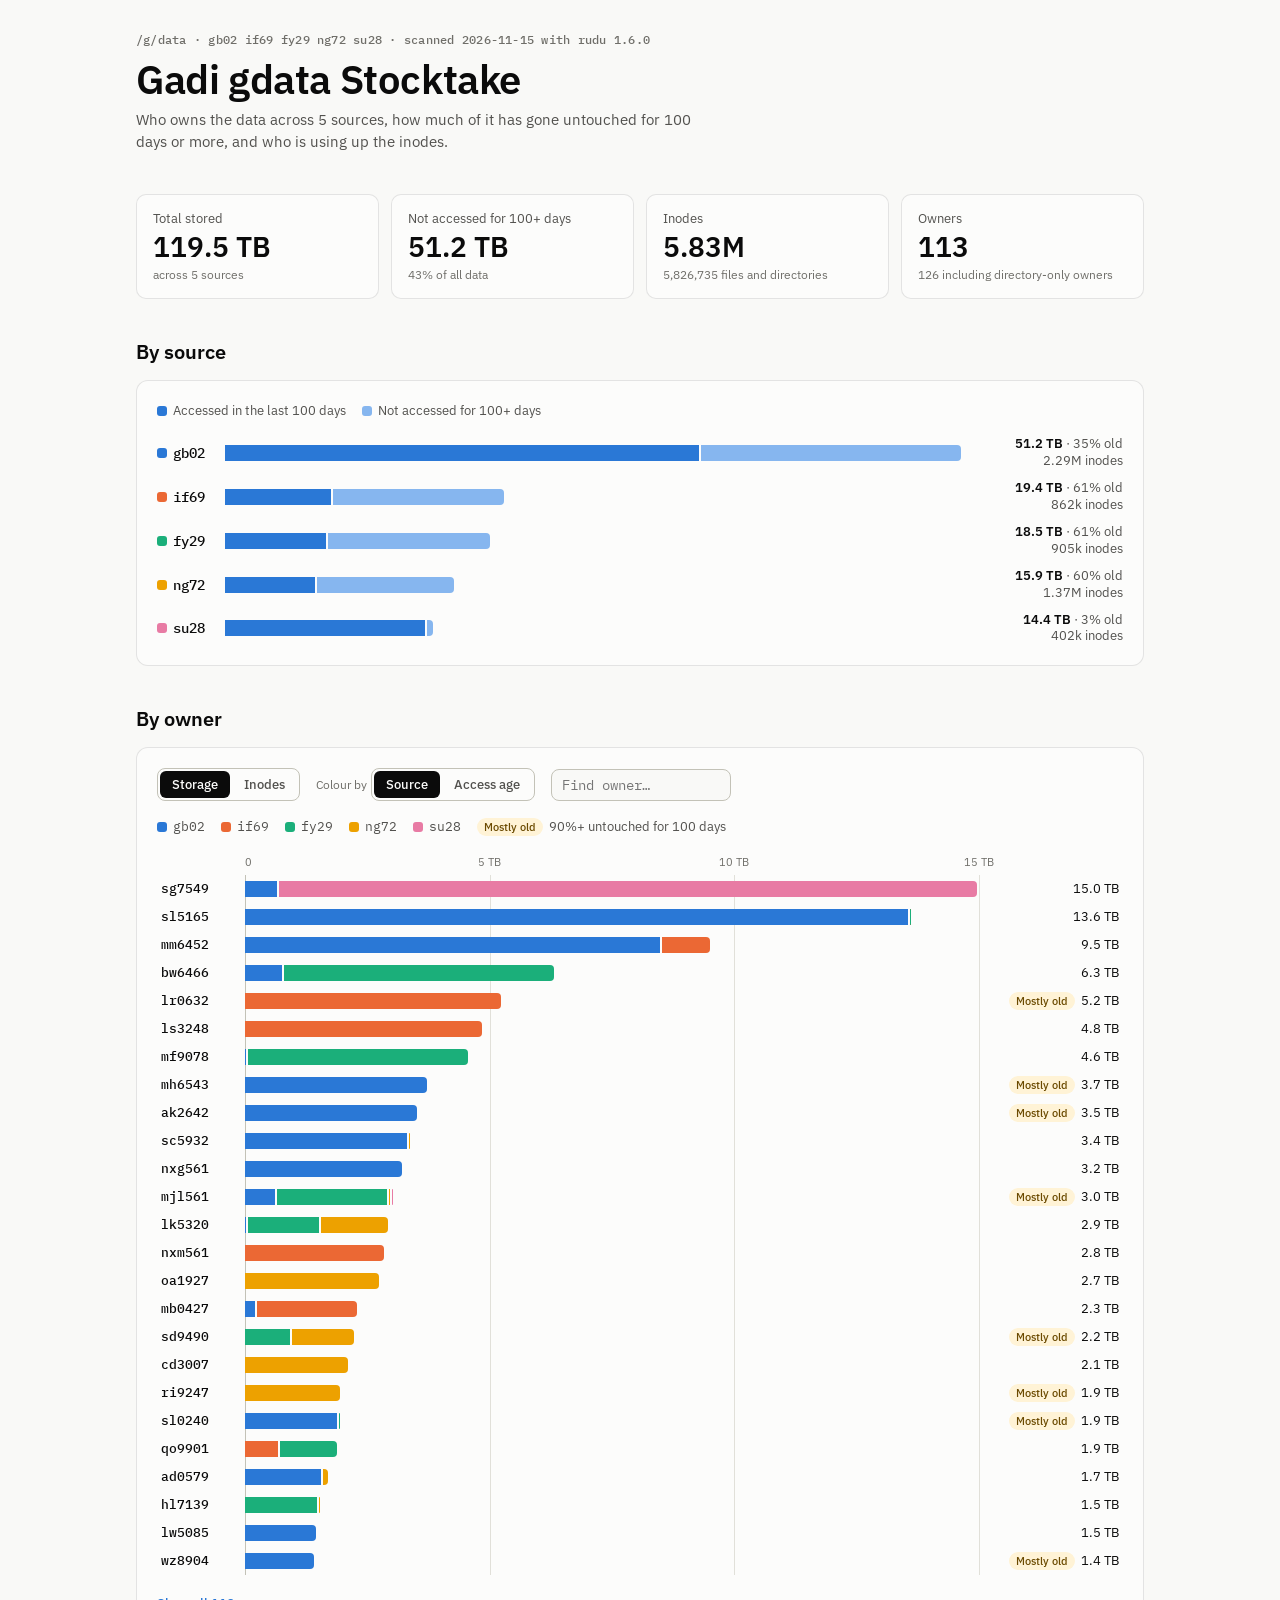
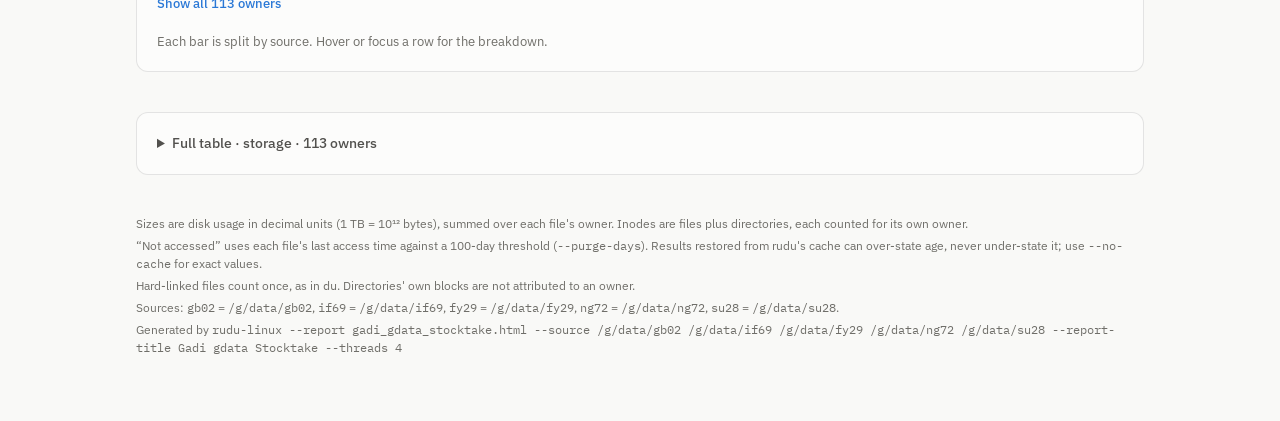
==== commit 8aca3834: "UPDATE: Gadi stocktakes 20261114T235730Z-2778962" ====
--- a/docs/gadi_gdata_stocktake.html
+++ b/docs/gadi_gdata_stocktake.html
@@ -209,7 +209,7 @@
 </div>
 <div class="tip" id="tip" hidden></div>
 
-<script type="application/json" id="data">{"title":"Gadi gdata Stocktake","scanned":"2026-11-14","rudu_version":"1.6.0","purge_days":100,"command":"rudu-linux --report gadi_gdata_stocktake.html --source /g/data/gb02 /g/data/if69 /g/data/fy29 /g/data/ng72 /g/data/su28 --report-title Gadi gdata Stocktake --threads 4","common_parent":"/g/data","sources":[{"label":"gb02","path":"/g/data/gb02","bytes":51219025305600,"stale":18109202690048,"inodes":2288368,"files":2125148,"dirs":163220,"partial":false},{"label":"if69","path":"/g/data/if69","bytes":19434315767808,"stale":11680458231808,"inodes":861509,"files":749386,"dirs":112123,"partial":false},{"label":"fy29","path":"/g/data/fy29","bytes":18468122210304,"stale":11284854943744,"inodes":905281,"files":840627,"dirs":64654,"partial":false},{"label":"ng72","path":"/g/data/ng72","bytes":15921113976832,"stale":9486331650048,"inodes":1369354,"files":1250408,"dirs":118946,"partial":false},{"label":"su28","path":"/g/data/su28","bytes":14444685058048,"stale":392570261504,"inodes":401869,"files":395495,"dirs":6374,"partial":false}],"owners":[{"o":"ab4502","b":{"fy29":96915456,"gb02":104416083968,"ng72":815752658944},"i":{"fy29":130,"gb02":44115,"ng72":58520},"stale":155950870528,"files":89490,"dirs":13275},{"o":"ab8992","b":{"gb02":1323021316096},"i":{"gb02":187764},"stale":54977523712,"files":139558,"dirs":48206},{"o":"ad0579","b":{"gb02":1592991899648,"ng72":98226708480},"i":{"gb02":5490,"ng72":9830},"stale":1522161557504,"files":11293,"dirs":4027},{"o":"ad1803","b":{"gb02":41861120},"i":{"gb02":40},"stale":36200448,"files":27,"dirs":13},{"o":"ad5509","b":{"if69":180805632},"i":{"if69":142},"stale":180805632,"files":123,"dirs":19},{"o":"ag3979","b":{},"i":{"ng72":5},"stale":0,"files":0,"dirs":5},{"o":"ah2717","b":{"if69":8258793472},"i":{"if69":5378},"stale":8137428992,"files":4636,"dirs":742},{"o":"ajd548","b":{"gb02":73067368448},"i":{"gb02":144},"stale":73067368448,"files":142,"dirs":2},{"o":"ak2642","b":{"gb02":3515796193280},"i":{"gb02":160536},"stale":3515796193280,"files":159467,"dirs":1069},{"o":"ak5887","b":{"if69":58952155136},"i":{"if69":770},"stale":58952155136,"files":687,"dirs":83},{"o":"as5672","b":{},"i":{"gb02":7},"stale":0,"files":2,"dirs":5},{"o":"as8561","b":{"if69":134013968384},"i":{"if69":883},"stale":81434529792,"files":821,"dirs":62},{"o":"as9583","b":{"ng72":67088871424},"i":{"ng72":1642},"stale":67088871424,"files":1391,"dirs":251},{"o":"asp561","b":{"gb02":53252096},"i":{"gb02":2},"stale":53252096,"files":1,"dirs":1},{"o":"aw1142","b":{"if69":414404608},"i":{"if69":4937},"stale":414404608,"files":4028,"dirs":909},{"o":"bl6491","b":{"if69":45215014912},"i":{"gb02":1,"if69":91278},"stale":37150965760,"files":53463,"dirs":37816},{"o":"bw6466","b":{"fy29":5503983611904,"gb02":805922488320},"i":{"fy29":46420,"gb02":109},"stale":4869047599104,"files":45652,"dirs":877},{"o":"bx1902","b":{"gb02":155648},"i":{"gb02":4,"if69":3},"stale":155648,"files":3,"dirs":4},{"o":"cbe563","b":{"fy29":7288872960,"gb02":24576},"i":{"fy29":11,"gb02":2},"stale":24576,"files":6,"dirs":7},{"o":"cc6171","b":{"gb02":88710381568},"i":{"gb02":2727},"stale":88710127616,"files":1485,"dirs":1242},{"o":"cd3007","b":{"if69":99577856,"ng72":2113197002752},"i":{"if69":2,"ng72":136455},"stale":49604620288,"files":126548,"dirs":9909},{"o":"cd3022","b":{"gb02":985096192},"i":{"gb02":43106},"stale":902963200,"files":41567,"dirs":1539},{"o":"cj0591","b":{"gb02":4124413952,"if69":48107507712,"su28":1483042816},"i":{"gb02":1160,"if69":32644,"su28":52},"stale":17540268032,"files":29939,"dirs":3917},{"o":"cm1405","b":{},"i":{"gb02":1},"stale":0,"files":0,"dirs":1},{"o":"cp9270","b":{"ng72":287818829824},"i":{"ng72":186922},"stale":152907149312,"files":186771,"dirs":151},{"o":"cxa561","b":{"if69":177606385664},"i":{"if69":20129},"stale":9548660736,"files":19050,"dirs":1079},{"o":"cxh603","b":{"gb02":9010913280,"ng72":832312549376},"i":{"gb02":434,"ng72":17150},"stale":168916287488,"files":17466,"dirs":118},{"o":"cxj565","b":{},"i":{"if69":1},"stale":0,"files":0,"dirs":1},{"o":"dh3280","b":{"gb02":89050714112},"i":{"gb02":72560},"stale":84971151360,"files":65505,"dirs":7055},{"o":"dr6273","b":{"gb02":140296192,"ng72":105930235904},"i":{"gb02":27,"ng72":2638},"stale":20100993024,"files":2319,"dirs":346},{"o":"ec0044","b":{"gb02":18574217216},"i":{"gb02":2324},"stale":18563534848,"files":2020,"dirs":304},{"o":"ef1645","b":{"gb02":48427298816},"i":{"gb02":1960},"stale":5689053184,"files":1729,"dirs":231},{"o":"em3807","b":{"gb02":8192},"i":{"gb02":2},"stale":8192,"files":1,"dirs":1},{"o":"fk0558","b":{"ng72":66239926272},"i":{"ng72":145800},"stale":66239926272,"files":145424,"dirs":376},{"o":"ft3359","b":{"gb02":11485212672},"i":{"gb02":1963},"stale":69632,"files":1887,"dirs":76},{"o":"gp8431","b":{"gb02":835584,"ng72":3829760},"i":{"gb02":4,"ng72":1011},"stale":200704,"files":943,"dirs":72},{"o":"gs5098","b":{"ng72":175045705728},"i":{"ng72":48},"stale":175045705728,"files":43,"dirs":5},{"o":"ha2606","b":{"fy29":12195516416},"i":{"fy29":91},"stale":12195516416,"files":56,"dirs":35},{"o":"hc0407","b":{"ng72":97632886784},"i":{"ng72":194},"stale":97632886784,"files":119,"dirs":75},{"o":"hh0258","b":{},"i":{"gb02":3},"stale":0,"files":0,"dirs":3},{"o":"hl7139","b":{"fy29":1522444271616,"gb02":2228224,"ng72":9235537920},"i":{"fy29":18747,"gb02":36,"ng72":77897},"stale":126711476224,"files":86451,"dirs":10229},{"o":"il1874","b":{"gb02":129972838400},"i":{"gb02":7578},"stale":124666220544,"files":6554,"dirs":1024},{"o":"jd2435","b":{"ng72":11350646784},"i":{"ng72":47},"stale":5863149568,"files":40,"dirs":7},{"o":"jl1950","b":{"gb02":70203568128},"i":{"gb02":300},"stale":70203568128,"files":296,"dirs":4},{"o":"jl8556","b":{"gb02":1286260641792},"i":{"gb02":13358},"stale":0,"files":12625,"dirs":733},{"o":"jma548","b":{"fy29":6685061120,"gb02":826488897536},"i":{"fy29":14,"gb02":3407},"stale":808447746048,"files":3409,"dirs":12},{"o":"jn3312","b":{"su28":436609024},"i":{"su28":13936},"stale":193114112,"files":12747,"dirs":1189},{"o":"js2535","b":{"ng72":309338910720},"i":{"gb02":6,"ng72":21274},"stale":309338910720,"files":21210,"dirs":70},{"o":"js5018","b":{"ng72":67691745280},"i":{"ng72":2643},"stale":58512195584,"files":2273,"dirs":370},{"o":"jt0319","b":{"ng72":685298003968},"i":{"gb02":2,"ng72":77652},"stale":59122720768,"files":66274,"dirs":11380},{"o":"jt5160","b":{"gb02":8261001216,"if69":3741667328},"i":{"gb02":399,"if69":1149},"stale":12002635776,"files":1413,"dirs":135},{"o":"kl9722","b":{"ng72":1596366848},"i":{"ng72":284},"stale":1596366848,"files":265,"dirs":19},{"o":"kr2086","b":{"ng72":20652916736},"i":{"ng72":367},"stale":3457921024,"files":304,"dirs":63},{"o":"ks3902","b":{"ng72":1813774336},"i":{"ng72":2439},"stale":1813774336,"files":2430,"dirs":9},{"o":"lh5313","b":{"gb02":4714496},"i":{"gb02":11},"stale":4714496,"files":9,"dirs":2},{"o":"lk5320","b":{"fy29":1494187040768,"gb02":66723364864,"ng72":1368774266880},"i":{"fy29":24670,"gb02":3834,"ng72":4029},"stale":851137282048,"files":26536,"dirs":5997},{"o":"lp9537","b":{"gb02":1788723200},"i":{"gb02":6009},"stale":1748013056,"files":5378,"dirs":631},{"o":"lr0632","b":{"if69":5223682543616},"i":{"if69":70375},"stale":4732798324736,"files":70108,"dirs":267},{"o":"ls3248","b":{"if69":4837727313920},"i":{"if69":41524},"stale":3431722590208,"files":38315,"dirs":3209},{"o":"lw5085","b":{"gb02":1451356004352},"i":{"gb02":455},"stale":52312895488,"files":392,"dirs":63},{"o":"mb0427","b":{"gb02":237318561792,"if69":2044578836480},"i":{"gb02":26064,"if69":95872},"stale":1618345521152,"files":117077,"dirs":4859},{"o":"mf9078","b":{"fy29":4495890317312,"gb02":67393429504},"i":{"fy29":325601,"gb02":24132},"stale":2051126652928,"files":331485,"dirs":18248},{"o":"mf9479","b":{"ng72":17434836992},"i":{"ng72":260},"stale":17434836992,"files":233,"dirs":27},{"o":"mg8987","b":{"fy29":323998326784},"i":{"fy29":200906},"stale":323998285824,"files":184869,"dirs":16037},{"o":"mh6543","b":{"gb02":3721322606592},"i":{"gb02":10194},"stale":3706797473792,"files":9043,"dirs":1151},{"o":"mjl561","b":{"fy29":2285274525696,"gb02":663963283456,"ng72":56786124800,"su28":289411072},"i":{"fy29":6331,"gb02":28801,"ng72":139,"su28":35},"stale":2840929648640,"files":33137,"dirs":2169},{"o":"mm5133","b":{"ng72":91475968},"i":{"gb02":7,"ng72":171},"stale":2056192,"files":150,"dirs":28},{"o":"mm6452","b":{"gb02":8530865463296,"if69":978616897536},"i":{"gb02":17874,"if69":13891},"stale":14382280704,"files":30792,"dirs":973},{"o":"mm7092","b":{"if69":17432592384},"i":{"if69":82},"stale":9456316416,"files":76,"dirs":6},{"o":"mn8773","b":{"fy29":21973311488,"gb02":2798067712},"i":{"fy29":25,"gb02":865},"stale":41263104,"files":711,"dirs":179},{"o":"mr4682","b":{"if69":1256947712},"i":{"if69":14},"stale":1256947712,"files":12,"dirs":2},{"o":"ms0476","b":{},"i":{"if69":1},"stale":0,"files":0,"dirs":1},{"o":"ms2920","b":{"ng72":139051008},"i":{"gb02":7,"ng72":81},"stale":8192,"files":80,"dirs":8},{"o":"ms5578","b":{"ng72":107729043456},"i":{"ng72":26212},"stale":106663456768,"files":23499,"dirs":2713},{"o":"mxr581","b":{"fy29":451403337728},"i":{"fy29":121990},"stale":91043438592,"files":102582,"dirs":19408},{"o":"nc3020","b":{"gb02":72429568},"i":{"gb02":7},"stale":72429568,"files":5,"dirs":2},{"o":"ne2942","b":{"ng72":155078656},"i":{"ng72":49},"stale":0,"files":39,"dirs":10},{"o":"nk2247","b":{"ng72":31712710656},"i":{"ng72":3517},"stale":500797440,"files":2927,"dirs":590},{"o":"nt4273","b":{"gb02":83406434304},"i":{"gb02":1494,"ng72":2},"stale":42599981056,"files":1390,"dirs":106},{"o":"nxg561","b":{"gb02":3198510694400},"i":{"gb02":235972},"stale":17552961536,"files":235941,"dirs":31},{"o":"nxm561","b":{"if69":2831477841920},"i":{"if69":739},"stale":416259784704,"files":735,"dirs":4},{"o":"oa1927","b":{"ng72":2741882126336},"i":{"ng72":349739},"stale":1937732751360,"files":299849,"dirs":49890},{"o":"oj9185","b":{},"i":{"ng72":1},"stale":0,"files":0,"dirs":1},{"o":"pag548","b":{"gb02":1375966838784},"i":{"gb02":55063},"stale":40791769088,"files":50879,"dirs":4184},{"o":"pc2687","b":{"gb02":380857819136,"su28":169228140544},"i":{"gb02":124830,"su28":6561},"stale":242024321024,"files":113019,"dirs":18372},{"o":"pd1739","b":{"if69":9255510016},"i":{"if69":59},"stale":0,"files":55,"dirs":4},{"o":"pg1235","b":{},"i":{"ng72":1},"stale":0,"files":0,"dirs":1},{"o":"pp7885","b":{"gb02":3875196928},"i":{"gb02":870},"stale":617566208,"files":724,"dirs":146},{"o":"ps3482","b":{},"i":{"gb02":1},"stale":0,"files":0,"dirs":1},{"o":"pv3484","b":{"ng72":17008857088},"i":{"ng72":13036},"stale":17008857088,"files":12290,"dirs":746},{"o":"qj2249","b":{"if69":462799917056},"i":{"if69":45867},"stale":338136698880,"files":44713,"dirs":1154},{"o":"qo9901","b":{"fy29":1157357498368,"if69":724742549504},"i":{"fy29":139808,"if69":18564},"stale":824403959808,"files":153770,"dirs":4602},{"o":"qr1706","b":{"if69":929967611904},"i":{"gb02":7,"if69":5065},"stale":0,"files":4784,"dirs":288},{"o":"rf4654","b":{},"i":{"gb02":2},"stale":0,"files":0,"dirs":2},{"o":"ri9247","b":{"ng72":1931964940288},"i":{"ng72":48040},"stale":1927965335552,"files":40649,"dirs":7391},{"o":"rk9077","b":{"gb02":213530464256,"if69":145520824320},"i":{"gb02":281351,"if69":35078},"stale":145520738304,"files":297553,"dirs":18876},{"o":"root","b":{},"i":{"fy29":1,"gb02":1,"if69":1,"ng72":1,"su28":1},"stale":0,"files":0,"dirs":5},{"o":"rq1991","b":{"if69":200704},"i":{"if69":34},"stale":200704,"files":24,"dirs":10},{"o":"rr2600","b":{"ng72":245432320},"i":{"ng72":222},"stale":243892224,"files":189,"dirs":33},{"o":"sc1326","b":{"gb02":1076441088,"if69":240234426368},"i":{"gb02":181,"if69":225345},"stale":163541643264,"files":194136,"dirs":31390},{"o":"sc5932","b":{"gb02":3354393407488,"ng72":428675072},"i":{"gb02":134760,"ng72":1367},"stale":859761197056,"files":124601,"dirs":11526},{"o":"sd9490","b":{"fy29":955741356032,"gb02":1499480064,"ng72":1263242731520},"i":{"fy29":10167,"gb02":57289,"ng72":13017},"stale":2070071558144,"files":73666,"dirs":6807},{"o":"sg3790","b":{"gb02":1500184576},"i":{"gb02":81},"stale":1473634304,"files":68,"dirs":13},{"o":"sg7549","b":{"gb02":692063371264,"su28":14273247854592},"i":{"gb02":54329,"su28":381284},"stale":719375392768,"files":414937,"dirs":20676},{"o":"sho561","b":{"fy29":222157180928,"gb02":18258153472},"i":{"fy29":8270,"gb02":5661},"stale":233627881472,"files":11978,"dirs":1953},{"o":"sk6139","b":{"ng72":18276352},"i":{"ng72":75},"stale":0,"files":56,"dirs":19},{"o":"sl0240","b":{"fy29":5357568,"gb02":1931178467328},"i":{"fy29":13,"gb02":20465},"stale":1931183456256,"files":17706,"dirs":2772},{"o":"sl5165","b":{"fy29":39677952,"gb02":13585342533632,"if69":14149820416},"i":{"fy29":89,"gb02":527055,"if69":226},"stale":2332316667904,"files":519832,"dirs":7538},{"o":"sm5259","b":{"gb02":939978752,"ng72":3364544512},"i":{"gb02":587,"ng72":650},"stale":896942080,"files":1042,"dirs":195},{"o":"sv6923","b":{"gb02":148299776},"i":{"gb02":86},"stale":148295680,"files":60,"dirs":26},{"o":"sx4303","b":{"gb02":16384},"i":{"gb02":14},"stale":16384,"files":6,"dirs":8},{"o":"sz2492","b":{"ng72":365478092800},"i":{"gb02":4,"ng72":17040},"stale":220284035072,"files":16591,"dirs":453},{"o":"td6427","b":{"if69":2838544384},"i":{"if69":3537},"stale":2838544384,"files":3524,"dirs":13},{"o":"tm4359","b":{"gb02":4096},"i":{"gb02":3},"stale":0,"files":1,"dirs":2},{"o":"tp4064","b":{"if69":462398914560},"i":{"if69":6031},"stale":273807081472,"files":5786,"dirs":245},{"o":"ts8639","b":{"gb02":7162884096},"i":{"gb02":13136},"stale":7128797184,"files":12289,"dirs":847},{"o":"wl0799","b":{"gb02":209592442880},"i":{"gb02":2767},"stale":4479750144,"files":2568,"dirs":199},{"o":"wz4975","b":{"ng72":952567689216},"i":{"ng72":36928},"stale":951609827328,"files":36894,"dirs":34},{"o":"wz8904","b":{"gb02":1409106337792},"i":{"gb02":104526},"stale":1409106337792,"files":97451,"dirs":7075},{"o":"xw6141","b":{"ng72":1046455898112},"i":{"ng72":56111},"stale":726742523904,"files":52341,"dirs":3770},{"o":"yb4721","b":{"fy29":7400030208},"i":{"fy29":1997},"stale":7400030208,"files":1812,"dirs":185},{"o":"ym7079","b":{},"i":{"ng72":1},"stale":0,"files":0,"dirs":1},{"o":"yz1881","b":{"ng72":1064960},"i":{"ng72":8},"stale":1064960,"files":6,"dirs":2},{"o":"yz9294","b":{"if69":31044194304},"i":{"if69":141888},"stale":2011140096,"files":116407,"dirs":25481},{"o":"zm5261","b":{},"i":{"ng72":1},"stale":0,"files":0,"dirs":1},{"o":"zz6006","b":{"ng72":249405952000},"i":{"gb02":2,"ng72":55838},"stale":238029078528,"files":53334,"dirs":2506}]}</script>
+<script type="application/json" id="data">{"title":"Gadi gdata Stocktake","scanned":"2026-11-15","rudu_version":"1.6.0","purge_days":100,"command":"rudu-linux --report gadi_gdata_stocktake.html --source /g/data/gb02 /g/data/if69 /g/data/fy29 /g/data/ng72 /g/data/su28 --report-title Gadi gdata Stocktake --threads 4","common_parent":"/g/data","sources":[{"label":"gb02","path":"/g/data/gb02","bytes":51221076516864,"stale":18114187169792,"inodes":2288420,"files":2125198,"dirs":163222,"partial":false},{"label":"if69","path":"/g/data/if69","bytes":19434401902592,"stale":11941468946432,"inodes":861539,"files":749416,"dirs":112123,"partial":false},{"label":"fy29","path":"/g/data/fy29","bytes":18468113379328,"stale":11284854943744,"inodes":905290,"files":840633,"dirs":64657,"partial":false},{"label":"ng72","path":"/g/data/ng72","bytes":15923156811776,"stale":9487718928384,"inodes":1369617,"files":1250596,"dirs":119021,"partial":false},{"label":"su28","path":"/g/data/su28","bytes":14444685058048,"stale":392570261504,"inodes":401869,"files":395495,"dirs":6374,"partial":false}],"owners":[{"o":"ab4502","b":{"fy29":96915456,"gb02":104416083968,"ng72":815752658944},"i":{"fy29":130,"gb02":44115,"ng72":58520},"stale":155950870528,"files":89490,"dirs":13275},{"o":"ab8992","b":{"gb02":1323021316096},"i":{"gb02":187764},"stale":55479496704,"files":139558,"dirs":48206},{"o":"ad0579","b":{"gb02":1592991899648,"ng72":100264370176},"i":{"gb02":5490,"ng72":10082},"stale":1522161557504,"files":11470,"dirs":4102},{"o":"ad1803","b":{"gb02":41861120},"i":{"gb02":40},"stale":36200448,"files":27,"dirs":13},{"o":"ad5509","b":{"if69":180805632},"i":{"if69":142},"stale":180805632,"files":123,"dirs":19},{"o":"ag3979","b":{},"i":{"ng72":5},"stale":0,"files":0,"dirs":5},{"o":"ah2717","b":{"if69":8258793472},"i":{"if69":5378},"stale":8137428992,"files":4636,"dirs":742},{"o":"ajd548","b":{"gb02":73067368448},"i":{"gb02":144},"stale":73067368448,"files":142,"dirs":2},{"o":"ak2642","b":{"gb02":3515796193280},"i":{"gb02":160536},"stale":3515796193280,"files":159467,"dirs":1069},{"o":"ak5887","b":{"if69":58952155136},"i":{"if69":770},"stale":58952155136,"files":687,"dirs":83},{"o":"as5672","b":{},"i":{"gb02":7},"stale":0,"files":2,"dirs":5},{"o":"as8561","b":{"if69":134013968384},"i":{"if69":883},"stale":82788249600,"files":821,"dirs":62},{"o":"as9583","b":{"ng72":67088871424},"i":{"ng72":1642},"stale":67088871424,"files":1391,"dirs":251},{"o":"asp561","b":{"gb02":53252096},"i":{"gb02":2},"stale":53252096,"files":1,"dirs":1},{"o":"aw1142","b":{"if69":414404608},"i":{"if69":4937},"stale":414404608,"files":4028,"dirs":909},{"o":"bl6491","b":{"if69":45215014912},"i":{"gb02":1,"if69":91278},"stale":37150965760,"files":53463,"dirs":37816},{"o":"bw6466","b":{"fy29":5503983611904,"gb02":805922488320},"i":{"fy29":46420,"gb02":109},"stale":4869047599104,"files":45652,"dirs":877},{"o":"bx1902","b":{"gb02":155648},"i":{"gb02":4,"if69":3},"stale":155648,"files":3,"dirs":4},{"o":"cbe563","b":{"fy29":7288872960,"gb02":24576},"i":{"fy29":11,"gb02":2},"stale":24576,"files":6,"dirs":7},{"o":"cc6171","b":{"gb02":88710381568},"i":{"gb02":2727},"stale":88710127616,"files":1485,"dirs":1242},{"o":"cd3007","b":{"if69":99577856,"ng72":2113197002752},"i":{"if69":2,"ng72":136455},"stale":49604620288,"files":126548,"dirs":9909},{"o":"cd3022","b":{"gb02":985096192},"i":{"gb02":43106},"stale":902963200,"files":41567,"dirs":1539},{"o":"cj0591","b":{"gb02":4124413952,"if69":48107507712,"su28":1483042816},"i":{"gb02":1160,"if69":32644,"su28":52},"stale":17540268032,"files":29939,"dirs":3917},{"o":"cm1405","b":{},"i":{"gb02":1},"stale":0,"files":0,"dirs":1},{"o":"cp9270","b":{"ng72":287818829824},"i":{"ng72":186922},"stale":152907149312,"files":186771,"dirs":151},{"o":"cxa561","b":{"if69":177606385664},"i":{"if69":20129},"stale":9548660736,"files":19050,"dirs":1079},{"o":"cxh603","b":{"gb02":9010913280,"ng72":832312549376},"i":{"gb02":434,"ng72":17150},"stale":168916287488,"files":17466,"dirs":118},{"o":"cxj565","b":{},"i":{"if69":1},"stale":0,"files":0,"dirs":1},{"o":"dh3280","b":{"gb02":89050714112},"i":{"gb02":72560},"stale":84971151360,"files":65505,"dirs":7055},{"o":"dr6273","b":{"gb02":140296192,"ng72":105930235904},"i":{"gb02":27,"ng72":2638},"stale":20100993024,"files":2319,"dirs":346},{"o":"ec0044","b":{"gb02":18574217216},"i":{"gb02":2324},"stale":18563534848,"files":2020,"dirs":304},{"o":"ef1645","b":{"gb02":48427298816},"i":{"gb02":1960},"stale":5689053184,"files":1729,"dirs":231},{"o":"em3807","b":{"gb02":8192},"i":{"gb02":2},"stale":8192,"files":1,"dirs":1},{"o":"fk0558","b":{"ng72":66239926272},"i":{"ng72":145800},"stale":66239926272,"files":145424,"dirs":376},{"o":"ft3359","b":{"gb02":11485212672},"i":{"gb02":1963},"stale":69632,"files":1887,"dirs":76},{"o":"gp8431","b":{"gb02":835584,"ng72":3829760},"i":{"gb02":4,"ng72":1011},"stale":200704,"files":943,"dirs":72},{"o":"gs5098","b":{"ng72":175045705728},"i":{"ng72":48},"stale":175045705728,"files":43,"dirs":5},{"o":"ha2606","b":{"fy29":12195516416},"i":{"fy29":91},"stale":12195516416,"files":56,"dirs":35},{"o":"hc0407","b":{"ng72":97632886784},"i":{"ng72":194},"stale":97632886784,"files":119,"dirs":75},{"o":"hh0258","b":{},"i":{"gb02":3},"stale":0,"files":0,"dirs":3},{"o":"hl7139","b":{"fy29":1522435272704,"gb02":2228224,"ng72":9235537920},"i":{"fy29":18747,"gb02":36,"ng72":77897},"stale":126711476224,"files":86451,"dirs":10229},{"o":"il1874","b":{"gb02":129972838400},"i":{"gb02":7578},"stale":124666220544,"files":6554,"dirs":1024},{"o":"jd2435","b":{"ng72":11350646784},"i":{"ng72":47},"stale":5863149568,"files":40,"dirs":7},{"o":"jl1950","b":{"gb02":70203568128},"i":{"gb02":300},"stale":70203568128,"files":296,"dirs":4},{"o":"jl8556","b":{"gb02":1286260641792},"i":{"gb02":13358},"stale":0,"files":12625,"dirs":733},{"o":"jma548","b":{"fy29":6685061120,"gb02":826488897536},"i":{"fy29":14,"gb02":3407},"stale":808447746048,"files":3409,"dirs":12},{"o":"jn3312","b":{"su28":436609024},"i":{"su28":13936},"stale":193114112,"files":12747,"dirs":1189},{"o":"js2535","b":{"ng72":309338910720},"i":{"gb02":6,"ng72":21274},"stale":309338910720,"files":21210,"dirs":70},{"o":"js5018","b":{"ng72":67691745280},"i":{"ng72":2643},"stale":58512195584,"files":2273,"dirs":370},{"o":"jt0319","b":{"ng72":685298003968},"i":{"gb02":2,"ng72":77652},"stale":59122720768,"files":66274,"dirs":11380},{"o":"jt5160","b":{"gb02":8261001216,"if69":3741667328},"i":{"gb02":399,"if69":1149},"stale":12002635776,"files":1413,"dirs":135},{"o":"kl9722","b":{"ng72":1596366848},"i":{"ng72":284},"stale":1596366848,"files":265,"dirs":19},{"o":"kr2086","b":{"ng72":20652916736},"i":{"ng72":367},"stale":3457921024,"files":304,"dirs":63},{"o":"ks3902","b":{"ng72":1813774336},"i":{"ng72":2439},"stale":1813774336,"files":2430,"dirs":9},{"o":"lh5313","b":{"gb02":4714496},"i":{"gb02":11},"stale":4714496,"files":9,"dirs":2},{"o":"lk5320","b":{"fy29":1494187040768,"gb02":66723364864,"ng72":1368774266880},"i":{"fy29":24670,"gb02":3834,"ng72":4029},"stale":851145129984,"files":26536,"dirs":5997},{"o":"lp9537","b":{"gb02":1788723200},"i":{"gb02":6009},"stale":1748013056,"files":5378,"dirs":631},{"o":"lr0632","b":{"if69":5223682543616},"i":{"if69":70375},"stale":4732798324736,"files":70108,"dirs":267},{"o":"ls3248","b":{"if69":4837727313920},"i":{"if69":41524},"stale":3433940914176,"files":38315,"dirs":3209},{"o":"lw5085","b":{"gb02":1451356004352},"i":{"gb02":455},"stale":52312895488,"files":392,"dirs":63},{"o":"mb0427","b":{"gb02":237321932800,"if69":2044578836480},"i":{"gb02":26068,"if69":95872},"stale":1618345525248,"files":117081,"dirs":4859},{"o":"mf9078","b":{"fy29":4495890317312,"gb02":67393429504},"i":{"fy29":325601,"gb02":24132},"stale":2051126652928,"files":331485,"dirs":18248},{"o":"mf9479","b":{"ng72":17434836992},"i":{"ng72":260},"stale":17434836992,"files":233,"dirs":27},{"o":"mg8987","b":{"fy29":323998326784},"i":{"fy29":200906},"stale":323998285824,"files":184869,"dirs":16037},{"o":"mh6543","b":{"gb02":3721370021888},"i":{"gb02":10196},"stale":3706806251520,"files":9045,"dirs":1151},{"o":"mjl561","b":{"fy29":2285274525696,"gb02":663963283456,"ng72":56786124800,"su28":289411072},"i":{"fy29":6331,"gb02":28801,"ng72":139,"su28":35},"stale":2840929648640,"files":33137,"dirs":2169},{"o":"mm5133","b":{"ng72":91475968},"i":{"gb02":7,"ng72":171},"stale":2056192,"files":150,"dirs":28},{"o":"mm6452","b":{"gb02":8530865463296,"if69":978616897536},"i":{"gb02":17874,"if69":13891},"stale":14382280704,"files":30792,"dirs":973},{"o":"mm7092","b":{"if69":17432592384},"i":{"if69":82},"stale":9456316416,"files":76,"dirs":6},{"o":"mn8773","b":{"fy29":21973311488,"gb02":2798067712},"i":{"fy29":25,"gb02":865},"stale":41263104,"files":711,"dirs":179},{"o":"mr4682","b":{"if69":1256947712},"i":{"if69":14},"stale":1256947712,"files":12,"dirs":2},{"o":"ms0476","b":{},"i":{"if69":1},"stale":0,"files":0,"dirs":1},{"o":"ms2920","b":{"ng72":139051008},"i":{"gb02":7,"ng72":81},"stale":8192,"files":80,"dirs":8},{"o":"ms5578","b":{"ng72":107729043456},"i":{"ng72":26212},"stale":106663456768,"files":23499,"dirs":2713},{"o":"mxr581","b":{"fy29":451403337728},"i":{"fy29":121990},"stale":91043438592,"files":102582,"dirs":19408},{"o":"nc3020","b":{"gb02":72429568},"i":{"gb02":7},"stale":72429568,"files":5,"dirs":2},{"o":"ne2942","b":{"ng72":155078656},"i":{"ng72":49},"stale":0,"files":39,"dirs":10},{"o":"nk2247","b":{"ng72":31712710656},"i":{"ng72":3517},"stale":1865170944,"files":2927,"dirs":590},{"o":"nt4273","b":{"gb02":83406434304},"i":{"gb02":1494,"ng72":2},"stale":42599981056,"files":1390,"dirs":106},{"o":"nxg561","b":{"gb02":3198510694400},"i":{"gb02":235972},"stale":17552961536,"files":235941,"dirs":31},{"o":"nxm561","b":{"if69":2831477841920},"i":{"if69":739},"stale":673647665152,"files":735,"dirs":4},{"o":"oa1927","b":{"ng72":2741882126336},"i":{"ng72":349739},"stale":1937732751360,"files":299849,"dirs":49890},{"o":"oj9185","b":{},"i":{"ng72":1},"stale":0,"files":0,"dirs":1},{"o":"pag548","b":{"gb02":1375966838784},"i":{"gb02":55063},"stale":41163706368,"files":50879,"dirs":4184},{"o":"pc2687","b":{"gb02":380857962496,"su28":169228140544},"i":{"gb02":124845,"su28":6561},"stale":243443458048,"files":113032,"dirs":18374},{"o":"pd1739","b":{"if69":9255510016},"i":{"if69":59},"stale":0,"files":55,"dirs":4},{"o":"pg1235","b":{},"i":{"ng72":1},"stale":0,"files":0,"dirs":1},{"o":"pp7885","b":{"gb02":3875196928},"i":{"gb02":870},"stale":617840640,"files":724,"dirs":146},{"o":"ps3482","b":{},"i":{"gb02":1},"stale":0,"files":0,"dirs":1},{"o":"pv3484","b":{"ng72":17008857088},"i":{"ng72":13036},"stale":17008857088,"files":12290,"dirs":746},{"o":"qj2249","b":{"if69":462799917056},"i":{"if69":45867},"stale":338136698880,"files":44713,"dirs":1154},{"o":"qo9901","b":{"fy29":1157357498368,"if69":724742549504},"i":{"fy29":139808,"if69":18564},"stale":824403959808,"files":153770,"dirs":4602},{"o":"qr1706","b":{"if69":929967611904},"i":{"gb02":7,"if69":5065},"stale":0,"files":4784,"dirs":288},{"o":"rf4654","b":{},"i":{"gb02":2},"stale":0,"files":0,"dirs":2},{"o":"ri9247","b":{"ng72":1931964940288},"i":{"ng72":48040},"stale":1927965335552,"files":40649,"dirs":7391},{"o":"rk9077","b":{"gb02":213530464256,"if69":145520824320},"i":{"gb02":281351,"if69":35078},"stale":145520738304,"files":297553,"dirs":18876},{"o":"root","b":{},"i":{"fy29":1,"gb02":1,"if69":1,"ng72":1,"su28":1},"stale":0,"files":0,"dirs":5},{"o":"rq1991","b":{"if69":200704},"i":{"if69":34},"stale":200704,"files":24,"dirs":10},{"o":"rr2600","b":{"ng72":245432320},"i":{"ng72":222},"stale":243892224,"files":189,"dirs":33},{"o":"sc1326","b":{"gb02":1076441088,"if69":240234426368},"i":{"gb02":181,"if69":225345},"stale":163541942272,"files":194136,"dirs":31390},{"o":"sc5932","b":{"gb02":3354393407488,"ng72":428675072},"i":{"gb02":134760,"ng72":1367},"stale":862410006528,"files":124601,"dirs":11526},{"o":"sd9490","b":{"fy29":955741356032,"gb02":1499480064,"ng72":1263242731520},"i":{"fy29":10167,"gb02":57289,"ng72":13017},"stale":2070071558144,"files":73666,"dirs":6807},{"o":"sg3790","b":{"gb02":1500184576},"i":{"gb02":81},"stale":1500184576,"files":68,"dirs":13},{"o":"sg7549","b":{"gb02":694063652864,"su28":14273247854592},"i":{"gb02":54360,"su28":381284},"stale":719375392768,"files":414968,"dirs":20676},{"o":"sho561","b":{"fy29":222157348864,"gb02":18258153472},"i":{"fy29":8279,"gb02":5661},"stale":233627881472,"files":11984,"dirs":1956},{"o":"sk6139","b":{"ng72":18276352},"i":{"ng72":75},"stale":0,"files":56,"dirs":19},{"o":"sl0240","b":{"fy29":5357568,"gb02":1931178467328},"i":{"fy29":13,"gb02":20465},"stale":1931183456256,"files":17706,"dirs":2772},{"o":"sl5165","b":{"fy29":39677952,"gb02":13585342533632,"if69":14149820416},"i":{"fy29":89,"gb02":527055,"if69":226},"stale":2332316667904,"files":519832,"dirs":7538},{"o":"sm5259","b":{"gb02":939978752,"ng72":3364544512},"i":{"gb02":587,"ng72":650},"stale":896942080,"files":1042,"dirs":195},{"o":"sv6923","b":{"gb02":148299776},"i":{"gb02":86},"stale":148295680,"files":60,"dirs":26},{"o":"sx4303","b":{"gb02":16384},"i":{"gb02":14},"stale":16384,"files":6,"dirs":8},{"o":"sz2492","b":{"ng72":365478092800},"i":{"gb02":4,"ng72":17040},"stale":220286279680,"files":16591,"dirs":453},{"o":"td6427","b":{"if69":2838544384},"i":{"if69":3537},"stale":2838544384,"files":3524,"dirs":13},{"o":"tm4359","b":{"gb02":4096},"i":{"gb02":3},"stale":0,"files":1,"dirs":2},{"o":"tp4064","b":{"if69":462398914560},"i":{"if69":6031},"stale":273857568768,"files":5786,"dirs":245},{"o":"ts8639","b":{"gb02":7162884096},"i":{"gb02":13136},"stale":7128797184,"files":12289,"dirs":847},{"o":"wl0799","b":{"gb02":209592442880},"i":{"gb02":2767},"stale":4486770688,"files":2568,"dirs":199},{"o":"wz4975","b":{"ng72":952567689216},"i":{"ng72":36928},"stale":951609827328,"files":36894,"dirs":34},{"o":"wz8904","b":{"gb02":1409106337792},"i":{"gb02":104526},"stale":1409106337792,"files":97451,"dirs":7075},{"o":"xw6141","b":{"ng72":1046455988224},"i":{"ng72":56120},"stale":726742523904,"files":52350,"dirs":3770},{"o":"yb4721","b":{"fy29":7400030208},"i":{"fy29":1997},"stale":7400030208,"files":1812,"dirs":185},{"o":"ym7079","b":{},"i":{"ng72":1},"stale":0,"files":0,"dirs":1},{"o":"yz1881","b":{"ng72":1064960},"i":{"ng72":8},"stale":1064960,"files":6,"dirs":2},{"o":"yz9294","b":{"if69":31130329088},"i":{"if69":141918},"stale":2011140096,"files":116437,"dirs":25481},{"o":"zm5261","b":{},"i":{"ng72":1},"stale":0,"files":0,"dirs":1},{"o":"zz6006","b":{"ng72":249411035136},"i":{"gb02":2,"ng72":55840},"stale":238041890816,"files":53336,"dirs":2506}]}</script>
 <script>
 (function () {
   const D = JSON.parse(document.getElementById("data").textContent);
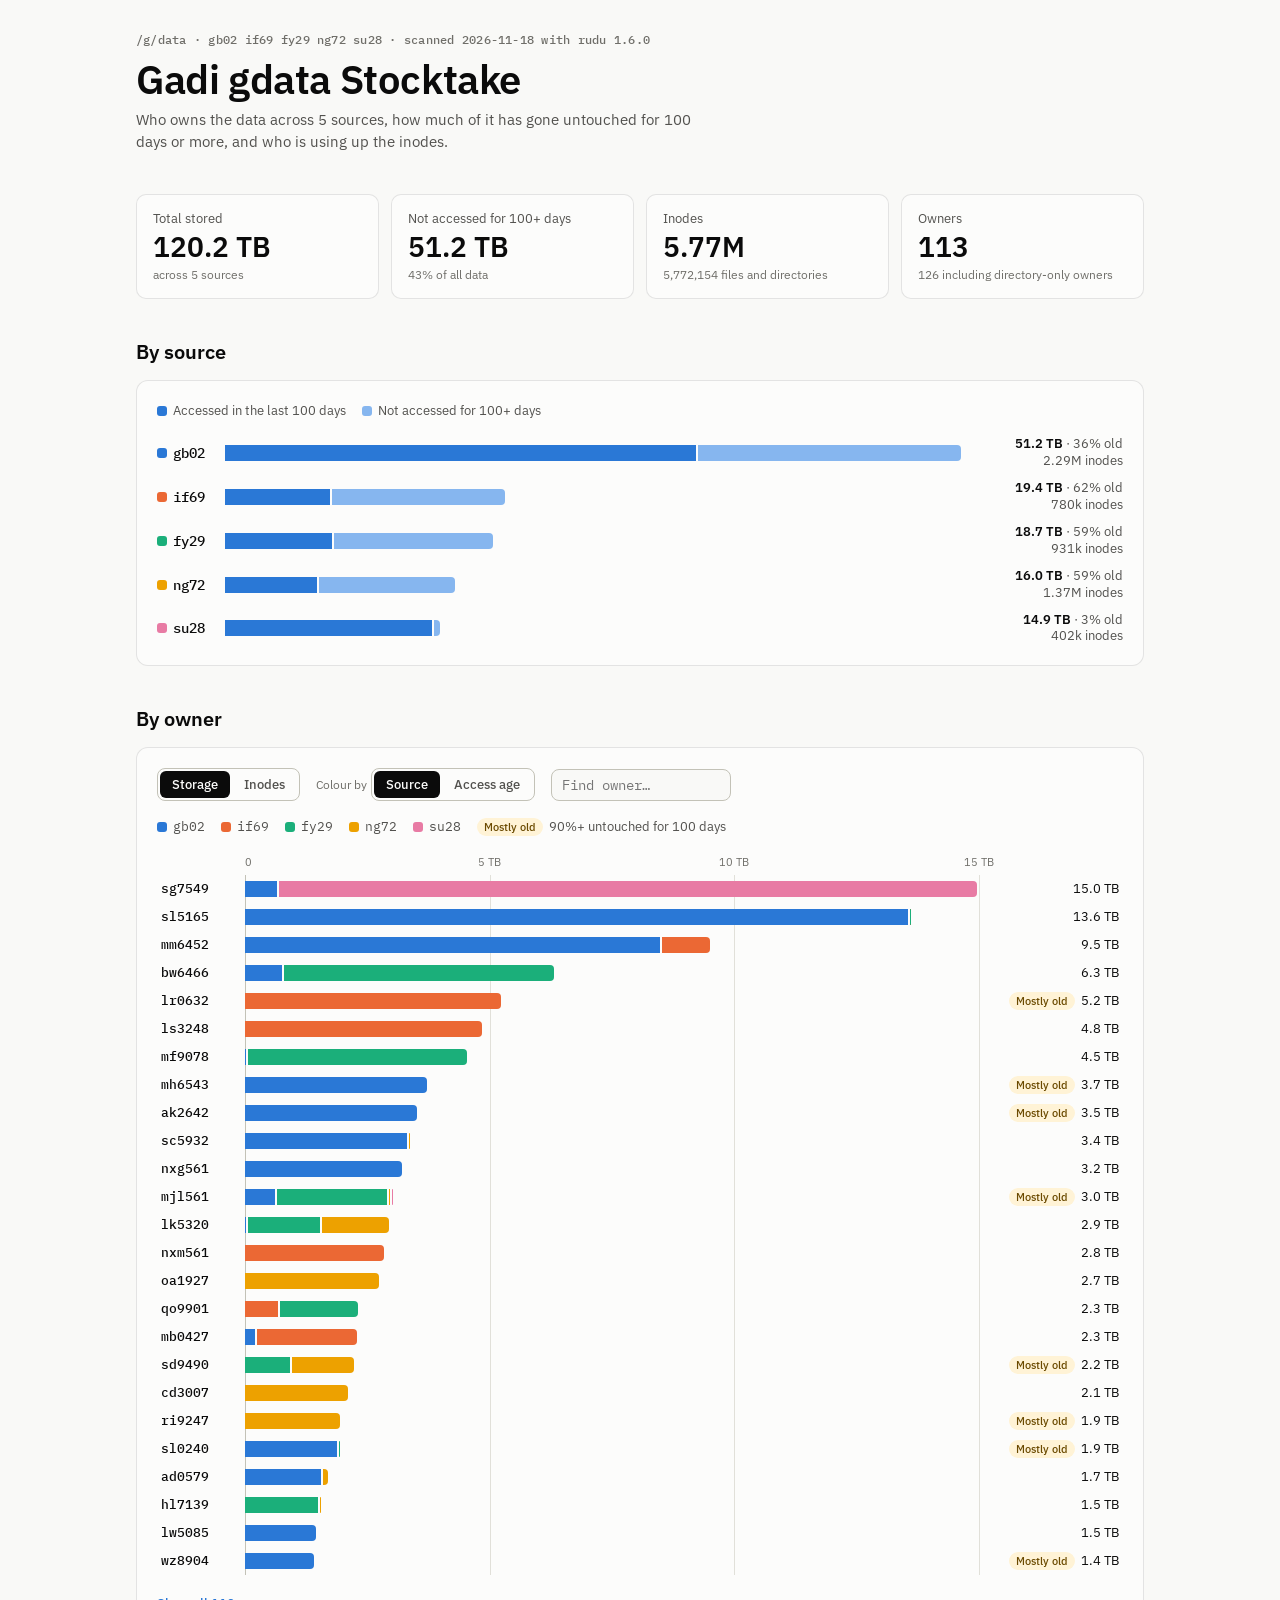
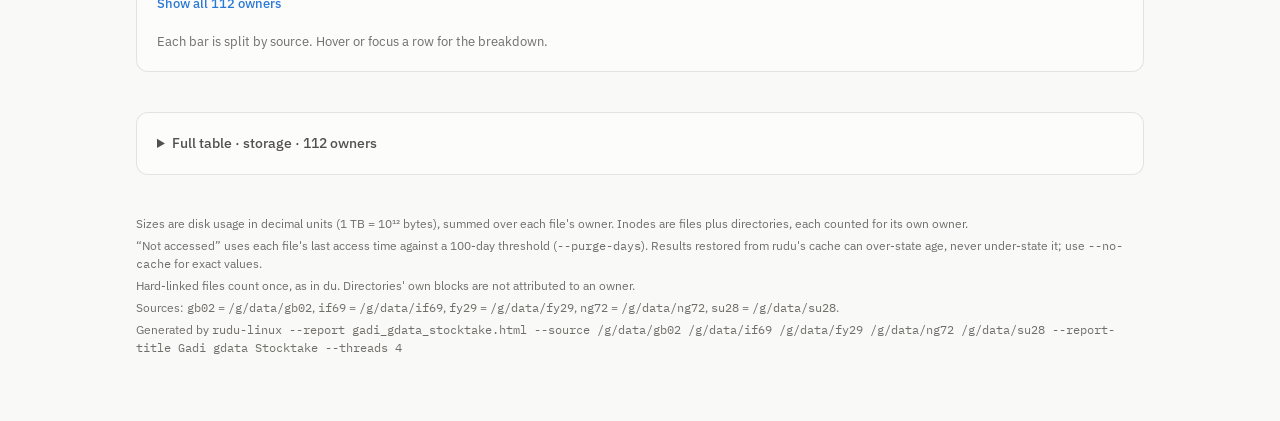
==== commit 40c6909e: "UPDATE: Gadi stocktakes 20261118T022755Z-4122687" ====
--- a/docs/gadi_gdata_stocktake.html
+++ b/docs/gadi_gdata_stocktake.html
@@ -209,7 +209,7 @@
 </div>
 <div class="tip" id="tip" hidden></div>
 
-<script type="application/json" id="data">{"title":"Gadi gdata Stocktake","scanned":"2026-11-15","rudu_version":"1.6.0","purge_days":100,"command":"rudu-linux --report gadi_gdata_stocktake.html --source /g/data/gb02 /g/data/if69 /g/data/fy29 /g/data/ng72 /g/data/su28 --report-title Gadi gdata Stocktake --threads 4","common_parent":"/g/data","sources":[{"label":"gb02","path":"/g/data/gb02","bytes":51221076516864,"stale":18114187169792,"inodes":2288420,"files":2125198,"dirs":163222,"partial":false},{"label":"if69","path":"/g/data/if69","bytes":19434401902592,"stale":11941468946432,"inodes":861539,"files":749416,"dirs":112123,"partial":false},{"label":"fy29","path":"/g/data/fy29","bytes":18468113379328,"stale":11284854943744,"inodes":905290,"files":840633,"dirs":64657,"partial":false},{"label":"ng72","path":"/g/data/ng72","bytes":15923156811776,"stale":9487718928384,"inodes":1369617,"files":1250596,"dirs":119021,"partial":false},{"label":"su28","path":"/g/data/su28","bytes":14444685058048,"stale":392570261504,"inodes":401869,"files":395495,"dirs":6374,"partial":false}],"owners":[{"o":"ab4502","b":{"fy29":96915456,"gb02":104416083968,"ng72":815752658944},"i":{"fy29":130,"gb02":44115,"ng72":58520},"stale":155950870528,"files":89490,"dirs":13275},{"o":"ab8992","b":{"gb02":1323021316096},"i":{"gb02":187764},"stale":55479496704,"files":139558,"dirs":48206},{"o":"ad0579","b":{"gb02":1592991899648,"ng72":100264370176},"i":{"gb02":5490,"ng72":10082},"stale":1522161557504,"files":11470,"dirs":4102},{"o":"ad1803","b":{"gb02":41861120},"i":{"gb02":40},"stale":36200448,"files":27,"dirs":13},{"o":"ad5509","b":{"if69":180805632},"i":{"if69":142},"stale":180805632,"files":123,"dirs":19},{"o":"ag3979","b":{},"i":{"ng72":5},"stale":0,"files":0,"dirs":5},{"o":"ah2717","b":{"if69":8258793472},"i":{"if69":5378},"stale":8137428992,"files":4636,"dirs":742},{"o":"ajd548","b":{"gb02":73067368448},"i":{"gb02":144},"stale":73067368448,"files":142,"dirs":2},{"o":"ak2642","b":{"gb02":3515796193280},"i":{"gb02":160536},"stale":3515796193280,"files":159467,"dirs":1069},{"o":"ak5887","b":{"if69":58952155136},"i":{"if69":770},"stale":58952155136,"files":687,"dirs":83},{"o":"as5672","b":{},"i":{"gb02":7},"stale":0,"files":2,"dirs":5},{"o":"as8561","b":{"if69":134013968384},"i":{"if69":883},"stale":82788249600,"files":821,"dirs":62},{"o":"as9583","b":{"ng72":67088871424},"i":{"ng72":1642},"stale":67088871424,"files":1391,"dirs":251},{"o":"asp561","b":{"gb02":53252096},"i":{"gb02":2},"stale":53252096,"files":1,"dirs":1},{"o":"aw1142","b":{"if69":414404608},"i":{"if69":4937},"stale":414404608,"files":4028,"dirs":909},{"o":"bl6491","b":{"if69":45215014912},"i":{"gb02":1,"if69":91278},"stale":37150965760,"files":53463,"dirs":37816},{"o":"bw6466","b":{"fy29":5503983611904,"gb02":805922488320},"i":{"fy29":46420,"gb02":109},"stale":4869047599104,"files":45652,"dirs":877},{"o":"bx1902","b":{"gb02":155648},"i":{"gb02":4,"if69":3},"stale":155648,"files":3,"dirs":4},{"o":"cbe563","b":{"fy29":7288872960,"gb02":24576},"i":{"fy29":11,"gb02":2},"stale":24576,"files":6,"dirs":7},{"o":"cc6171","b":{"gb02":88710381568},"i":{"gb02":2727},"stale":88710127616,"files":1485,"dirs":1242},{"o":"cd3007","b":{"if69":99577856,"ng72":2113197002752},"i":{"if69":2,"ng72":136455},"stale":49604620288,"files":126548,"dirs":9909},{"o":"cd3022","b":{"gb02":985096192},"i":{"gb02":43106},"stale":902963200,"files":41567,"dirs":1539},{"o":"cj0591","b":{"gb02":4124413952,"if69":48107507712,"su28":1483042816},"i":{"gb02":1160,"if69":32644,"su28":52},"stale":17540268032,"files":29939,"dirs":3917},{"o":"cm1405","b":{},"i":{"gb02":1},"stale":0,"files":0,"dirs":1},{"o":"cp9270","b":{"ng72":287818829824},"i":{"ng72":186922},"stale":152907149312,"files":186771,"dirs":151},{"o":"cxa561","b":{"if69":177606385664},"i":{"if69":20129},"stale":9548660736,"files":19050,"dirs":1079},{"o":"cxh603","b":{"gb02":9010913280,"ng72":832312549376},"i":{"gb02":434,"ng72":17150},"stale":168916287488,"files":17466,"dirs":118},{"o":"cxj565","b":{},"i":{"if69":1},"stale":0,"files":0,"dirs":1},{"o":"dh3280","b":{"gb02":89050714112},"i":{"gb02":72560},"stale":84971151360,"files":65505,"dirs":7055},{"o":"dr6273","b":{"gb02":140296192,"ng72":105930235904},"i":{"gb02":27,"ng72":2638},"stale":20100993024,"files":2319,"dirs":346},{"o":"ec0044","b":{"gb02":18574217216},"i":{"gb02":2324},"stale":18563534848,"files":2020,"dirs":304},{"o":"ef1645","b":{"gb02":48427298816},"i":{"gb02":1960},"stale":5689053184,"files":1729,"dirs":231},{"o":"em3807","b":{"gb02":8192},"i":{"gb02":2},"stale":8192,"files":1,"dirs":1},{"o":"fk0558","b":{"ng72":66239926272},"i":{"ng72":145800},"stale":66239926272,"files":145424,"dirs":376},{"o":"ft3359","b":{"gb02":11485212672},"i":{"gb02":1963},"stale":69632,"files":1887,"dirs":76},{"o":"gp8431","b":{"gb02":835584,"ng72":3829760},"i":{"gb02":4,"ng72":1011},"stale":200704,"files":943,"dirs":72},{"o":"gs5098","b":{"ng72":175045705728},"i":{"ng72":48},"stale":175045705728,"files":43,"dirs":5},{"o":"ha2606","b":{"fy29":12195516416},"i":{"fy29":91},"stale":12195516416,"files":56,"dirs":35},{"o":"hc0407","b":{"ng72":97632886784},"i":{"ng72":194},"stale":97632886784,"files":119,"dirs":75},{"o":"hh0258","b":{},"i":{"gb02":3},"stale":0,"files":0,"dirs":3},{"o":"hl7139","b":{"fy29":1522435272704,"gb02":2228224,"ng72":9235537920},"i":{"fy29":18747,"gb02":36,"ng72":77897},"stale":126711476224,"files":86451,"dirs":10229},{"o":"il1874","b":{"gb02":129972838400},"i":{"gb02":7578},"stale":124666220544,"files":6554,"dirs":1024},{"o":"jd2435","b":{"ng72":11350646784},"i":{"ng72":47},"stale":5863149568,"files":40,"dirs":7},{"o":"jl1950","b":{"gb02":70203568128},"i":{"gb02":300},"stale":70203568128,"files":296,"dirs":4},{"o":"jl8556","b":{"gb02":1286260641792},"i":{"gb02":13358},"stale":0,"files":12625,"dirs":733},{"o":"jma548","b":{"fy29":6685061120,"gb02":826488897536},"i":{"fy29":14,"gb02":3407},"stale":808447746048,"files":3409,"dirs":12},{"o":"jn3312","b":{"su28":436609024},"i":{"su28":13936},"stale":193114112,"files":12747,"dirs":1189},{"o":"js2535","b":{"ng72":309338910720},"i":{"gb02":6,"ng72":21274},"stale":309338910720,"files":21210,"dirs":70},{"o":"js5018","b":{"ng72":67691745280},"i":{"ng72":2643},"stale":58512195584,"files":2273,"dirs":370},{"o":"jt0319","b":{"ng72":685298003968},"i":{"gb02":2,"ng72":77652},"stale":59122720768,"files":66274,"dirs":11380},{"o":"jt5160","b":{"gb02":8261001216,"if69":3741667328},"i":{"gb02":399,"if69":1149},"stale":12002635776,"files":1413,"dirs":135},{"o":"kl9722","b":{"ng72":1596366848},"i":{"ng72":284},"stale":1596366848,"files":265,"dirs":19},{"o":"kr2086","b":{"ng72":20652916736},"i":{"ng72":367},"stale":3457921024,"files":304,"dirs":63},{"o":"ks3902","b":{"ng72":1813774336},"i":{"ng72":2439},"stale":1813774336,"files":2430,"dirs":9},{"o":"lh5313","b":{"gb02":4714496},"i":{"gb02":11},"stale":4714496,"files":9,"dirs":2},{"o":"lk5320","b":{"fy29":1494187040768,"gb02":66723364864,"ng72":1368774266880},"i":{"fy29":24670,"gb02":3834,"ng72":4029},"stale":851145129984,"files":26536,"dirs":5997},{"o":"lp9537","b":{"gb02":1788723200},"i":{"gb02":6009},"stale":1748013056,"files":5378,"dirs":631},{"o":"lr0632","b":{"if69":5223682543616},"i":{"if69":70375},"stale":4732798324736,"files":70108,"dirs":267},{"o":"ls3248","b":{"if69":4837727313920},"i":{"if69":41524},"stale":3433940914176,"files":38315,"dirs":3209},{"o":"lw5085","b":{"gb02":1451356004352},"i":{"gb02":455},"stale":52312895488,"files":392,"dirs":63},{"o":"mb0427","b":{"gb02":237321932800,"if69":2044578836480},"i":{"gb02":26068,"if69":95872},"stale":1618345525248,"files":117081,"dirs":4859},{"o":"mf9078","b":{"fy29":4495890317312,"gb02":67393429504},"i":{"fy29":325601,"gb02":24132},"stale":2051126652928,"files":331485,"dirs":18248},{"o":"mf9479","b":{"ng72":17434836992},"i":{"ng72":260},"stale":17434836992,"files":233,"dirs":27},{"o":"mg8987","b":{"fy29":323998326784},"i":{"fy29":200906},"stale":323998285824,"files":184869,"dirs":16037},{"o":"mh6543","b":{"gb02":3721370021888},"i":{"gb02":10196},"stale":3706806251520,"files":9045,"dirs":1151},{"o":"mjl561","b":{"fy29":2285274525696,"gb02":663963283456,"ng72":56786124800,"su28":289411072},"i":{"fy29":6331,"gb02":28801,"ng72":139,"su28":35},"stale":2840929648640,"files":33137,"dirs":2169},{"o":"mm5133","b":{"ng72":91475968},"i":{"gb02":7,"ng72":171},"stale":2056192,"files":150,"dirs":28},{"o":"mm6452","b":{"gb02":8530865463296,"if69":978616897536},"i":{"gb02":17874,"if69":13891},"stale":14382280704,"files":30792,"dirs":973},{"o":"mm7092","b":{"if69":17432592384},"i":{"if69":82},"stale":9456316416,"files":76,"dirs":6},{"o":"mn8773","b":{"fy29":21973311488,"gb02":2798067712},"i":{"fy29":25,"gb02":865},"stale":41263104,"files":711,"dirs":179},{"o":"mr4682","b":{"if69":1256947712},"i":{"if69":14},"stale":1256947712,"files":12,"dirs":2},{"o":"ms0476","b":{},"i":{"if69":1},"stale":0,"files":0,"dirs":1},{"o":"ms2920","b":{"ng72":139051008},"i":{"gb02":7,"ng72":81},"stale":8192,"files":80,"dirs":8},{"o":"ms5578","b":{"ng72":107729043456},"i":{"ng72":26212},"stale":106663456768,"files":23499,"dirs":2713},{"o":"mxr581","b":{"fy29":451403337728},"i":{"fy29":121990},"stale":91043438592,"files":102582,"dirs":19408},{"o":"nc3020","b":{"gb02":72429568},"i":{"gb02":7},"stale":72429568,"files":5,"dirs":2},{"o":"ne2942","b":{"ng72":155078656},"i":{"ng72":49},"stale":0,"files":39,"dirs":10},{"o":"nk2247","b":{"ng72":31712710656},"i":{"ng72":3517},"stale":1865170944,"files":2927,"dirs":590},{"o":"nt4273","b":{"gb02":83406434304},"i":{"gb02":1494,"ng72":2},"stale":42599981056,"files":1390,"dirs":106},{"o":"nxg561","b":{"gb02":3198510694400},"i":{"gb02":235972},"stale":17552961536,"files":235941,"dirs":31},{"o":"nxm561","b":{"if69":2831477841920},"i":{"if69":739},"stale":673647665152,"files":735,"dirs":4},{"o":"oa1927","b":{"ng72":2741882126336},"i":{"ng72":349739},"stale":1937732751360,"files":299849,"dirs":49890},{"o":"oj9185","b":{},"i":{"ng72":1},"stale":0,"files":0,"dirs":1},{"o":"pag548","b":{"gb02":1375966838784},"i":{"gb02":55063},"stale":41163706368,"files":50879,"dirs":4184},{"o":"pc2687","b":{"gb02":380857962496,"su28":169228140544},"i":{"gb02":124845,"su28":6561},"stale":243443458048,"files":113032,"dirs":18374},{"o":"pd1739","b":{"if69":9255510016},"i":{"if69":59},"stale":0,"files":55,"dirs":4},{"o":"pg1235","b":{},"i":{"ng72":1},"stale":0,"files":0,"dirs":1},{"o":"pp7885","b":{"gb02":3875196928},"i":{"gb02":870},"stale":617840640,"files":724,"dirs":146},{"o":"ps3482","b":{},"i":{"gb02":1},"stale":0,"files":0,"dirs":1},{"o":"pv3484","b":{"ng72":17008857088},"i":{"ng72":13036},"stale":17008857088,"files":12290,"dirs":746},{"o":"qj2249","b":{"if69":462799917056},"i":{"if69":45867},"stale":338136698880,"files":44713,"dirs":1154},{"o":"qo9901","b":{"fy29":1157357498368,"if69":724742549504},"i":{"fy29":139808,"if69":18564},"stale":824403959808,"files":153770,"dirs":4602},{"o":"qr1706","b":{"if69":929967611904},"i":{"gb02":7,"if69":5065},"stale":0,"files":4784,"dirs":288},{"o":"rf4654","b":{},"i":{"gb02":2},"stale":0,"files":0,"dirs":2},{"o":"ri9247","b":{"ng72":1931964940288},"i":{"ng72":48040},"stale":1927965335552,"files":40649,"dirs":7391},{"o":"rk9077","b":{"gb02":213530464256,"if69":145520824320},"i":{"gb02":281351,"if69":35078},"stale":145520738304,"files":297553,"dirs":18876},{"o":"root","b":{},"i":{"fy29":1,"gb02":1,"if69":1,"ng72":1,"su28":1},"stale":0,"files":0,"dirs":5},{"o":"rq1991","b":{"if69":200704},"i":{"if69":34},"stale":200704,"files":24,"dirs":10},{"o":"rr2600","b":{"ng72":245432320},"i":{"ng72":222},"stale":243892224,"files":189,"dirs":33},{"o":"sc1326","b":{"gb02":1076441088,"if69":240234426368},"i":{"gb02":181,"if69":225345},"stale":163541942272,"files":194136,"dirs":31390},{"o":"sc5932","b":{"gb02":3354393407488,"ng72":428675072},"i":{"gb02":134760,"ng72":1367},"stale":862410006528,"files":124601,"dirs":11526},{"o":"sd9490","b":{"fy29":955741356032,"gb02":1499480064,"ng72":1263242731520},"i":{"fy29":10167,"gb02":57289,"ng72":13017},"stale":2070071558144,"files":73666,"dirs":6807},{"o":"sg3790","b":{"gb02":1500184576},"i":{"gb02":81},"stale":1500184576,"files":68,"dirs":13},{"o":"sg7549","b":{"gb02":694063652864,"su28":14273247854592},"i":{"gb02":54360,"su28":381284},"stale":719375392768,"files":414968,"dirs":20676},{"o":"sho561","b":{"fy29":222157348864,"gb02":18258153472},"i":{"fy29":8279,"gb02":5661},"stale":233627881472,"files":11984,"dirs":1956},{"o":"sk6139","b":{"ng72":18276352},"i":{"ng72":75},"stale":0,"files":56,"dirs":19},{"o":"sl0240","b":{"fy29":5357568,"gb02":1931178467328},"i":{"fy29":13,"gb02":20465},"stale":1931183456256,"files":17706,"dirs":2772},{"o":"sl5165","b":{"fy29":39677952,"gb02":13585342533632,"if69":14149820416},"i":{"fy29":89,"gb02":527055,"if69":226},"stale":2332316667904,"files":519832,"dirs":7538},{"o":"sm5259","b":{"gb02":939978752,"ng72":3364544512},"i":{"gb02":587,"ng72":650},"stale":896942080,"files":1042,"dirs":195},{"o":"sv6923","b":{"gb02":148299776},"i":{"gb02":86},"stale":148295680,"files":60,"dirs":26},{"o":"sx4303","b":{"gb02":16384},"i":{"gb02":14},"stale":16384,"files":6,"dirs":8},{"o":"sz2492","b":{"ng72":365478092800},"i":{"gb02":4,"ng72":17040},"stale":220286279680,"files":16591,"dirs":453},{"o":"td6427","b":{"if69":2838544384},"i":{"if69":3537},"stale":2838544384,"files":3524,"dirs":13},{"o":"tm4359","b":{"gb02":4096},"i":{"gb02":3},"stale":0,"files":1,"dirs":2},{"o":"tp4064","b":{"if69":462398914560},"i":{"if69":6031},"stale":273857568768,"files":5786,"dirs":245},{"o":"ts8639","b":{"gb02":7162884096},"i":{"gb02":13136},"stale":7128797184,"files":12289,"dirs":847},{"o":"wl0799","b":{"gb02":209592442880},"i":{"gb02":2767},"stale":4486770688,"files":2568,"dirs":199},{"o":"wz4975","b":{"ng72":952567689216},"i":{"ng72":36928},"stale":951609827328,"files":36894,"dirs":34},{"o":"wz8904","b":{"gb02":1409106337792},"i":{"gb02":104526},"stale":1409106337792,"files":97451,"dirs":7075},{"o":"xw6141","b":{"ng72":1046455988224},"i":{"ng72":56120},"stale":726742523904,"files":52350,"dirs":3770},{"o":"yb4721","b":{"fy29":7400030208},"i":{"fy29":1997},"stale":7400030208,"files":1812,"dirs":185},{"o":"ym7079","b":{},"i":{"ng72":1},"stale":0,"files":0,"dirs":1},{"o":"yz1881","b":{"ng72":1064960},"i":{"ng72":8},"stale":1064960,"files":6,"dirs":2},{"o":"yz9294","b":{"if69":31130329088},"i":{"if69":141918},"stale":2011140096,"files":116437,"dirs":25481},{"o":"zm5261","b":{},"i":{"ng72":1},"stale":0,"files":0,"dirs":1},{"o":"zz6006","b":{"ng72":249411035136},"i":{"gb02":2,"ng72":55840},"stale":238041890816,"files":53336,"dirs":2506}]}</script>
+<script type="application/json" id="data">{"title":"Gadi gdata Stocktake","scanned":"2026-11-18","rudu_version":"1.6.0","purge_days":100,"command":"rudu-linux --report gadi_gdata_stocktake.html --source /g/data/gb02 /g/data/if69 /g/data/fy29 /g/data/ng72 /g/data/su28 --report-title Gadi gdata Stocktake --threads 4","common_parent":"/g/data","sources":[{"label":"gb02","path":"/g/data/gb02","bytes":51167744425984,"stale":18288414990336,"inodes":2289975,"files":2126441,"dirs":163534,"partial":false},{"label":"if69","path":"/g/data/if69","bytes":19438636015616,"stale":11965614641152,"inodes":779597,"files":685559,"dirs":94038,"partial":false},{"label":"fy29","path":"/g/data/fy29","bytes":18666104950784,"stale":11099860021248,"inodes":931026,"files":865840,"dirs":65186,"partial":false},{"label":"ng72","path":"/g/data/ng72","bytes":15955664486400,"stale":9423909593088,"inodes":1369087,"files":1250809,"dirs":118278,"partial":false},{"label":"su28","path":"/g/data/su28","bytes":14947287150592,"stale":392570261504,"inodes":402469,"files":396047,"dirs":6422,"partial":false}],"owners":[{"o":"(unknown)","b":{},"i":{"ng72":15},"stale":0,"files":12,"dirs":3},{"o":"ab4502","b":{"fy29":96915456,"gb02":104416083968,"ng72":864038051840},"i":{"fy29":130,"gb02":44115,"ng72":57008},"stale":87386750976,"files":88767,"dirs":12486},{"o":"ab8992","b":{"gb02":1344332300288},"i":{"gb02":189019},"stale":56373317632,"files":140497,"dirs":48522},{"o":"ad0579","b":{"gb02":1593017348096,"ng72":100291923968},"i":{"gb02":5493,"ng72":10202},"stale":1522161557504,"files":11569,"dirs":4126},{"o":"ad1803","b":{"gb02":41861120},"i":{"gb02":40},"stale":36200448,"files":27,"dirs":13},{"o":"ad5509","b":{"if69":180805632},"i":{"if69":142},"stale":180805632,"files":123,"dirs":19},{"o":"ag3979","b":{},"i":{"ng72":5},"stale":0,"files":0,"dirs":5},{"o":"ah2717","b":{"if69":8258793472},"i":{"if69":5378},"stale":8137428992,"files":4636,"dirs":742},{"o":"ak2642","b":{"gb02":3515796193280},"i":{"gb02":160536},"stale":3515796193280,"files":159467,"dirs":1069},{"o":"ak5887","b":{"if69":58952155136},"i":{"if69":770},"stale":58952155136,"files":687,"dirs":83},{"o":"as5672","b":{},"i":{"gb02":7},"stale":0,"files":2,"dirs":5},{"o":"as8561","b":{"if69":134013968384},"i":{"if69":883},"stale":82788249600,"files":821,"dirs":62},{"o":"as9583","b":{"ng72":67088871424},"i":{"ng72":1642},"stale":67088871424,"files":1391,"dirs":251},{"o":"asp561","b":{"gb02":53252096},"i":{"gb02":2},"stale":53252096,"files":1,"dirs":1},{"o":"aw1142","b":{"if69":414404608},"i":{"if69":4937},"stale":414404608,"files":4028,"dirs":909},{"o":"bl6491","b":{"if69":45215014912},"i":{"gb02":1,"if69":91278},"stale":37150965760,"files":53463,"dirs":37816},{"o":"bw6466","b":{"fy29":5503983611904,"gb02":805922488320},"i":{"fy29":46420,"gb02":109},"stale":4869074751488,"files":45652,"dirs":877},{"o":"bx1902","b":{"gb02":155648},"i":{"gb02":4,"if69":3},"stale":155648,"files":3,"dirs":4},{"o":"cbe563","b":{"fy29":10672300032,"gb02":24576},"i":{"fy29":99,"gb02":2},"stale":24576,"files":90,"dirs":11},{"o":"cc6171","b":{"gb02":88710381568},"i":{"gb02":2727},"stale":88710127616,"files":1485,"dirs":1242},{"o":"cd3007","b":{"if69":99577856,"ng72":2113197002752},"i":{"if69":2,"ng72":136455},"stale":49604620288,"files":126548,"dirs":9909},{"o":"cd3022","b":{"gb02":985096192},"i":{"gb02":43106,"ng72":7},"stale":902963200,"files":41569,"dirs":1544},{"o":"cj0591","b":{"gb02":4124413952,"if69":48104906752,"su28":504085135360},"i":{"gb02":1160,"if69":32691,"su28":652},"stale":17542492160,"files":30515,"dirs":3988},{"o":"cm1405","b":{},"i":{"gb02":1},"stale":0,"files":0,"dirs":1},{"o":"cp9270","b":{"ng72":287818829824},"i":{"ng72":186922},"stale":152907149312,"files":186771,"dirs":151},{"o":"cxa561","b":{"if69":177614651392},"i":{"if69":20980},"stale":9548660736,"files":19634,"dirs":1346},{"o":"cxh603","b":{"gb02":9010913280,"ng72":815995998208},"i":{"gb02":434,"ng72":17169},"stale":164559216640,"files":17485,"dirs":118},{"o":"cxj565","b":{},"i":{"if69":1},"stale":0,"files":0,"dirs":1},{"o":"dh3280","b":{"gb02":89050714112},"i":{"gb02":72560},"stale":84971151360,"files":65505,"dirs":7055},{"o":"dr6273","b":{"gb02":140296192,"ng72":105930235904},"i":{"gb02":27,"ng72":2638},"stale":20100993024,"files":2319,"dirs":346},{"o":"ec0044","b":{"gb02":18574217216},"i":{"gb02":2324},"stale":18563534848,"files":2020,"dirs":304},{"o":"ef1645","b":{"gb02":48427298816},"i":{"gb02":1960},"stale":5689053184,"files":1729,"dirs":231},{"o":"em3807","b":{"gb02":8192},"i":{"gb02":2},"stale":8192,"files":1,"dirs":1},{"o":"fk0558","b":{"ng72":66239926272},"i":{"ng72":145800},"stale":66239926272,"files":145424,"dirs":376},{"o":"ft3359","b":{"gb02":11485241344},"i":{"gb02":1966},"stale":69632,"files":1889,"dirs":77},{"o":"gp8431","b":{"gb02":835584,"ng72":3829760},"i":{"gb02":4,"ng72":1011},"stale":200704,"files":943,"dirs":72},{"o":"gs5098","b":{"ng72":175045705728},"i":{"ng72":48},"stale":175045705728,"files":43,"dirs":5},{"o":"ha2606","b":{"fy29":12195516416},"i":{"fy29":91},"stale":12195516416,"files":56,"dirs":35},{"o":"hc0407","b":{"ng72":97632886784},"i":{"ng72":194},"stale":97632886784,"files":119,"dirs":75},{"o":"hh0258","b":{},"i":{"gb02":3},"stale":0,"files":0,"dirs":3},{"o":"hl7139","b":{"fy29":1526913052672,"gb02":3426611200,"ng72":9235537920},"i":{"fy29":19174,"gb02":38,"ng72":77897},"stale":126609502208,"files":86867,"dirs":10242},{"o":"il1874","b":{"gb02":129972838400},"i":{"gb02":7578},"stale":126455152640,"files":6554,"dirs":1024},{"o":"jd2435","b":{"ng72":11350650880},"i":{"ng72":48},"stale":5863149568,"files":41,"dirs":7},{"o":"jl1950","b":{"gb02":70203568128},"i":{"gb02":300},"stale":70203568128,"files":296,"dirs":4},{"o":"jl8556","b":{"gb02":1286260641792},"i":{"gb02":13358},"stale":0,"files":12625,"dirs":733},{"o":"jma548","b":{"fy29":6685061120,"gb02":826488897536},"i":{"fy29":14,"gb02":3407},"stale":808447746048,"files":3409,"dirs":12},{"o":"jn3312","b":{"su28":436609024},"i":{"su28":13936},"stale":193114112,"files":12747,"dirs":1189},{"o":"js2535","b":{"ng72":309338910720},"i":{"gb02":6,"ng72":21272},"stale":309338910720,"files":21210,"dirs":68},{"o":"js5018","b":{"ng72":67692023808},"i":{"ng72":2644},"stale":58509815808,"files":2274,"dirs":370},{"o":"jt0319","b":{"ng72":685298003968},"i":{"gb02":2,"ng72":77652},"stale":59122720768,"files":66274,"dirs":11380},{"o":"jt5160","b":{"gb02":8261001216,"if69":3741667328},"i":{"gb02":399,"if69":1149},"stale":12002635776,"files":1413,"dirs":135},{"o":"kl9722","b":{"ng72":1596366848},"i":{"ng72":284},"stale":1596366848,"files":265,"dirs":19},{"o":"kr2086","b":{"ng72":20652916736},"i":{"ng72":367},"stale":3457921024,"files":304,"dirs":63},{"o":"ks3902","b":{"ng72":1813774336},"i":{"ng72":2439},"stale":1813774336,"files":2430,"dirs":9},{"o":"lh5313","b":{"gb02":4714496},"i":{"gb02":11},"stale":4714496,"files":9,"dirs":2},{"o":"lk5320","b":{"fy29":1494187040768,"gb02":69896581120,"ng72":1368836382720},"i":{"fy29":24670,"gb02":4430,"ng72":4040},"stale":851150708736,"files":27126,"dirs":6014},{"o":"lp9537","b":{"gb02":1788723200},"i":{"gb02":6009},"stale":1748013056,"files":5378,"dirs":631},{"o":"lr0632","b":{"if69":5223682543616},"i":{"if69":70375},"stale":4740267933696,"files":70108,"dirs":267},{"o":"ls3248","b":{"if69":4837727313920},"i":{"if69":41524},"stale":3389801164800,"files":38315,"dirs":3209},{"o":"lw5085","b":{"gb02":1451356004352},"i":{"gb02":455},"stale":52312895488,"files":392,"dirs":63},{"o":"mb0427","b":{"gb02":237322072064,"if69":2044824870912},"i":{"gb02":26074,"if69":112094},"stale":1616286801920,"files":133307,"dirs":4861},{"o":"mf9078","b":{"fy29":4473320865792,"gb02":67405717504},"i":{"fy29":325359,"gb02":24141},"stale":2044029759488,"files":331253,"dirs":18247},{"o":"mf9479","b":{"ng72":17434836992},"i":{"ng72":260},"stale":17434836992,"files":233,"dirs":27},{"o":"mg8987","b":{"fy29":323998326784},"i":{"fy29":200906},"stale":323998285824,"files":184869,"dirs":16037},{"o":"mh6543","b":{"gb02":3721381158912},"i":{"gb02":10198},"stale":3706825003008,"files":9047,"dirs":1151},{"o":"mjl561","b":{"fy29":2285274525696,"gb02":663963283456,"ng72":56786124800,"su28":289411072},"i":{"fy29":6331,"gb02":28801,"ng72":139,"su28":35},"stale":2840929648640,"files":33137,"dirs":2169},{"o":"mm5133","b":{"ng72":91475968},"i":{"gb02":7,"ng72":171},"stale":2056192,"files":150,"dirs":28},{"o":"mm6452","b":{"gb02":8530865463296,"if69":978624806912},"i":{"gb02":17874,"if69":13898},"stale":14383431680,"files":30798,"dirs":974},{"o":"mm7092","b":{"if69":17432592384},"i":{"if69":82},"stale":9456316416,"files":76,"dirs":6},{"o":"mn8773","b":{"fy29":21973311488,"gb02":2798067712},"i":{"fy29":25,"gb02":865},"stale":41263104,"files":711,"dirs":179},{"o":"mr4682","b":{"if69":1256947712},"i":{"if69":14},"stale":1256947712,"files":12,"dirs":2},{"o":"ms0476","b":{},"i":{"if69":1},"stale":0,"files":0,"dirs":1},{"o":"ms2920","b":{"ng72":139051008},"i":{"gb02":7,"ng72":81},"stale":8192,"files":80,"dirs":8},{"o":"ms5578","b":{"ng72":107729043456},"i":{"ng72":26212},"stale":106663456768,"files":23499,"dirs":2713},{"o":"mxr581","b":{"fy29":451403337728},"i":{"fy29":121990},"stale":91043438592,"files":102582,"dirs":19408},{"o":"nc3020","b":{"gb02":72429568},"i":{"gb02":7},"stale":72429568,"files":5,"dirs":2},{"o":"ne2942","b":{"ng72":155078656},"i":{"ng72":49},"stale":0,"files":39,"dirs":10},{"o":"nk2247","b":{"ng72":31712710656},"i":{"ng72":3517},"stale":10057465856,"files":2927,"dirs":590},{"o":"nt4273","b":{"gb02":84113608704},"i":{"gb02":1577,"ng72":2},"stale":42599981056,"files":1469,"dirs":110},{"o":"nxg561","b":{"gb02":3198510694400},"i":{"gb02":235972},"stale":17552961536,"files":235941,"dirs":31},{"o":"nxm561","b":{"if69":2831477841920},"i":{"if69":739},"stale":734331592704,"files":735,"dirs":4},{"o":"oa1927","b":{"ng72":2741882126336},"i":{"ng72":349739},"stale":1937732751360,"files":299849,"dirs":49890},{"o":"oj9185","b":{},"i":{"ng72":1},"stale":0,"files":0,"dirs":1},{"o":"pag548","b":{"gb02":1375966937088},"i":{"gb02":55063},"stale":41186570240,"files":50879,"dirs":4184},{"o":"pc2687","b":{"gb02":380859740160,"su28":169228140544},"i":{"gb02":124885,"su28":6561},"stale":243443453952,"files":113065,"dirs":18381},{"o":"pd1739","b":{"if69":9255510016},"i":{"if69":59},"stale":0,"files":55,"dirs":4},{"o":"pg1235","b":{},"i":{"ng72":1},"stale":0,"files":0,"dirs":1},{"o":"pp7885","b":{"gb02":3882246144},"i":{"gb02":870},"stale":617840640,"files":724,"dirs":146},{"o":"ps3482","b":{},"i":{"gb02":1},"stale":0,"files":0,"dirs":1},{"o":"pv3484","b":{"ng72":17008857088},"i":{"ng72":13036},"stale":17008857088,"files":12290,"dirs":746},{"o":"qj2249","b":{"if69":462799917056},"i":{"if69":45867},"stale":338136698880,"files":44713,"dirs":1154},{"o":"qo9901","b":{"fy29":1591542243328,"if69":724742561792},"i":{"fy29":172133,"if69":18565},"stale":878365007872,"files":184334,"dirs":6364},{"o":"qr1706","b":{"if69":929967611904},"i":{"gb02":7,"if69":5065},"stale":0,"files":4784,"dirs":288},{"o":"rf4654","b":{},"i":{"gb02":2},"stale":0,"files":0,"dirs":2},{"o":"ri9247","b":{"ng72":1931964940288},"i":{"ng72":48040},"stale":1927968133120,"files":40649,"dirs":7391},{"o":"rk9077","b":{"gb02":213530464256,"if69":145520824320},"i":{"gb02":281351,"if69":35078},"stale":145520738304,"files":297553,"dirs":18876},{"o":"root","b":{},"i":{"fy29":1,"gb02":1,"if69":1,"ng72":1,"su28":1},"stale":0,"files":0,"dirs":5},{"o":"rq1991","b":{"if69":200704},"i":{"if69":34},"stale":200704,"files":24,"dirs":10},{"o":"rr2600","b":{"ng72":245432320},"i":{"ng72":222},"stale":243892224,"files":189,"dirs":33},{"o":"sc1326","b":{"gb02":1076441088,"if69":245494910976},"i":{"gb02":181,"if69":226716},"stale":164933148672,"files":195167,"dirs":31730},{"o":"sc5932","b":{"gb02":3354393464832,"ng72":428675072},"i":{"gb02":134760,"ng72":1367},"stale":867727757312,"files":124601,"dirs":11526},{"o":"sd9490","b":{"fy29":955741356032,"gb02":1499480064,"ng72":1263659266048},"i":{"fy29":10167,"gb02":57289,"ng72":13785},"stale":2070071558144,"files":74422,"dirs":6819},{"o":"sg3790","b":{"gb02":1500184576},"i":{"gb02":81},"stale":1500184576,"files":68,"dirs":13},{"o":"sg7549","b":{"gb02":695107735552,"su28":14273247854592},"i":{"gb02":54413,"su28":381284},"stale":719937486848,"files":415012,"dirs":20685},{"o":"sho561","b":{"fy29":672419840,"gb02":8275566592},"i":{"fy29":1417,"gb02":5308},"stale":2161127424,"files":6056,"dirs":669},{"o":"sk6139","b":{"ng72":18276352},"i":{"ng72":75},"stale":0,"files":56,"dirs":19},{"o":"sl0240","b":{"fy29":5357568,"gb02":1931178467328},"i":{"fy29":13,"gb02":20465},"stale":1931183456256,"files":17706,"dirs":2772},{"o":"sl5165","b":{"fy29":39677952,"gb02":13585342533632,"if69":14149820416},"i":{"fy29":89,"gb02":527055,"if69":226},"stale":2572648075264,"files":519832,"dirs":7538},{"o":"sm5259","b":{"gb02":939978752,"ng72":3364421632},"i":{"gb02":587,"ng72":650},"stale":896942080,"files":1042,"dirs":195},{"o":"sv6923","b":{"gb02":148299776},"i":{"gb02":86},"stale":148295680,"files":60,"dirs":26},{"o":"sx4303","b":{"gb02":16384},"i":{"gb02":14},"stale":16384,"files":6,"dirs":8},{"o":"sz2492","b":{"ng72":365478092800},"i":{"gb02":4,"ng72":17040},"stale":220417548288,"files":16591,"dirs":453},{"o":"td6427","b":{"if69":2838544384},"i":{"if69":3537},"stale":2838544384,"files":3524,"dirs":13},{"o":"tm4359","b":{"gb02":4096},"i":{"gb02":3},"stale":0,"files":1,"dirs":2},{"o":"tp4064","b":{"if69":468280389632},"i":{"if69":6048},"stale":273857568768,"files":5800,"dirs":248},{"o":"ts8639","b":{"gb02":7162884096},"i":{"gb02":13136},"stale":7128797184,"files":12289,"dirs":847},{"o":"wl0799","b":{"gb02":209592442880},"i":{"gb02":2767},"stale":4486770688,"files":2568,"dirs":199},{"o":"wz4975","b":{"ng72":952567689216},"i":{"ng72":36928},"stale":951609827328,"files":36894,"dirs":34},{"o":"wz8904","b":{"gb02":1409106337792},"i":{"gb02":104526},"stale":1409106337792,"files":97451,"dirs":7075},{"o":"xw6141","b":{"ng72":1046488457216},"i":{"ng72":56162},"stale":726742523904,"files":52390,"dirs":3772},{"o":"yb4721","b":{"fy29":7400030208},"i":{"fy29":1997},"stale":7400030208,"files":1812,"dirs":185},{"o":"ym7079","b":{},"i":{"ng72":1},"stale":0,"files":0,"dirs":1},{"o":"yz1881","b":{"ng72":1064960},"i":{"ng72":8},"stale":1064960,"files":6,"dirs":2},{"o":"yz9294","b":{"if69":23962861568},"i":{"if69":41460},"stale":747274240,"files":34700,"dirs":6760},{"o":"zm5261","b":{},"i":{"ng72":1},"stale":0,"files":0,"dirs":1},{"o":"zz6006","b":{"ng72":249411035136},"i":{"gb02":2,"ng72":55840},"stale":238926172160,"files":53336,"dirs":2506}]}</script>
 <script>
 (function () {
   const D = JSON.parse(document.getElementById("data").textContent);
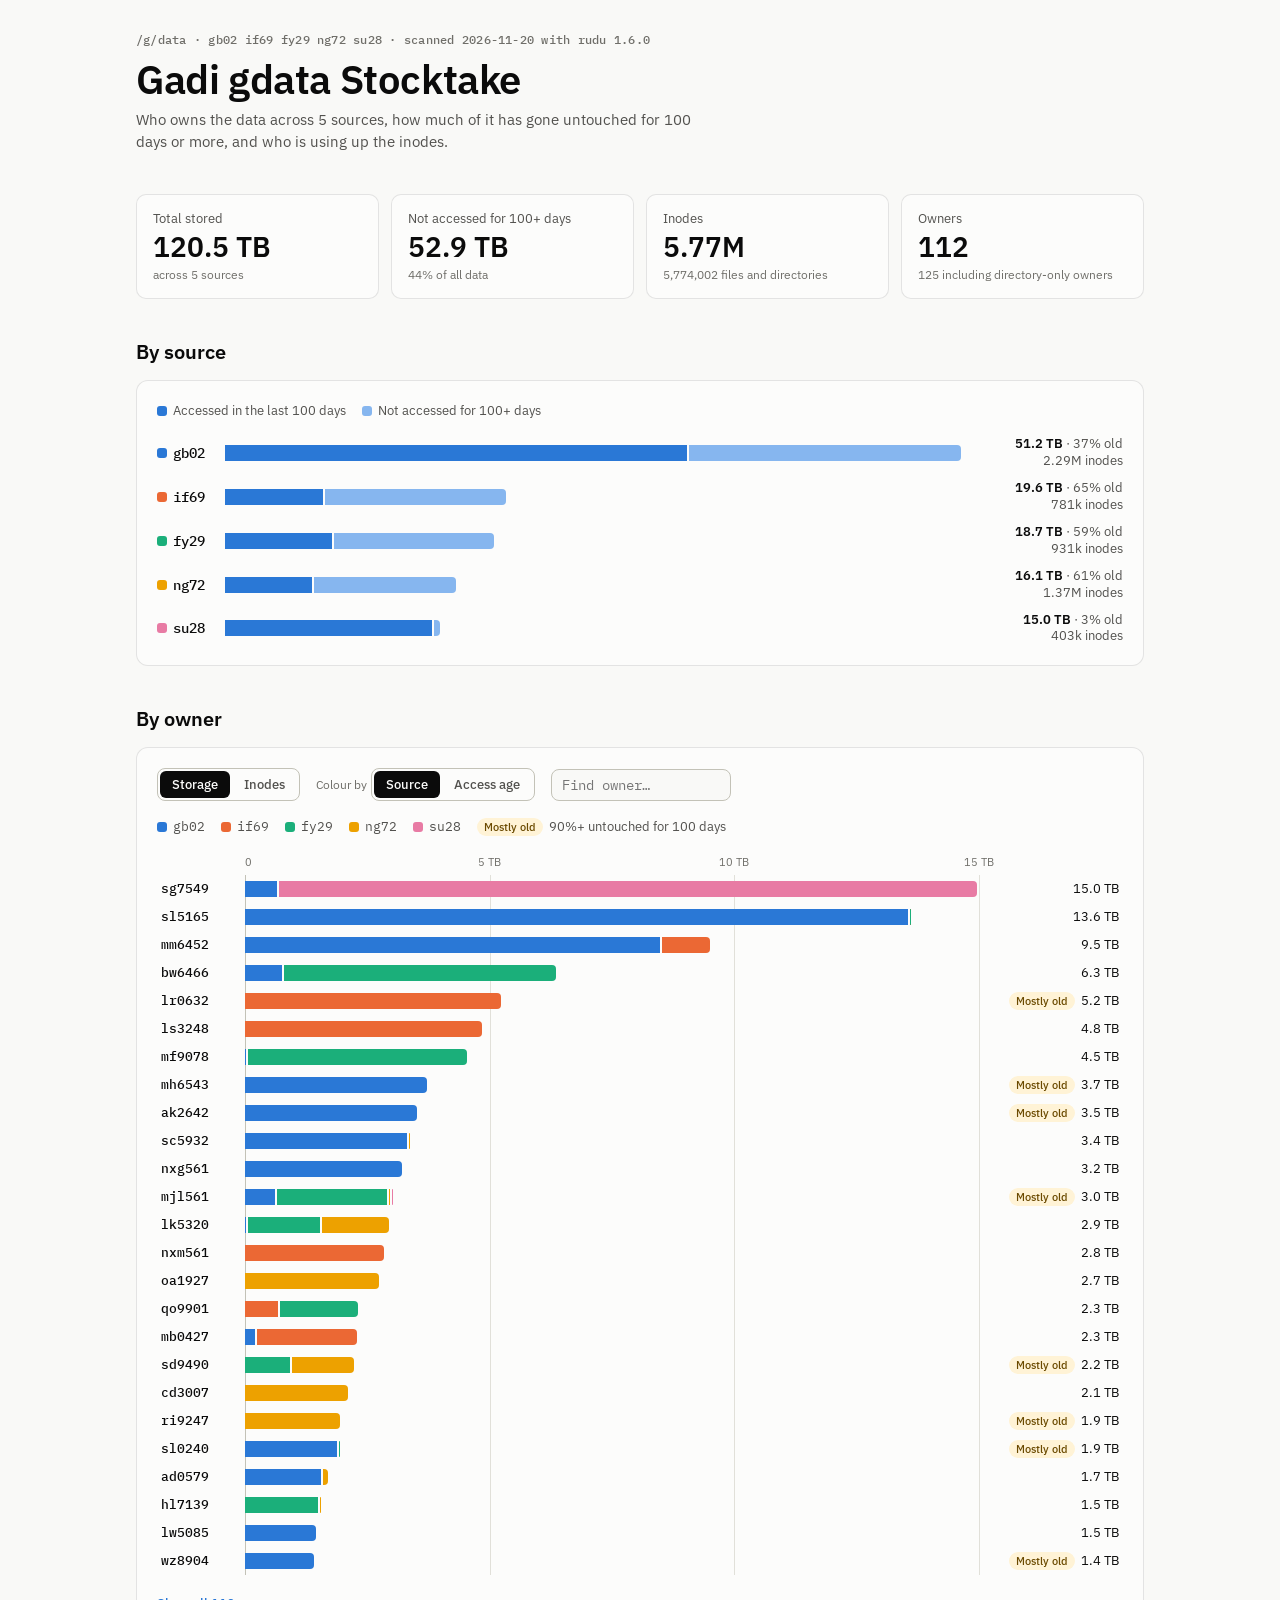
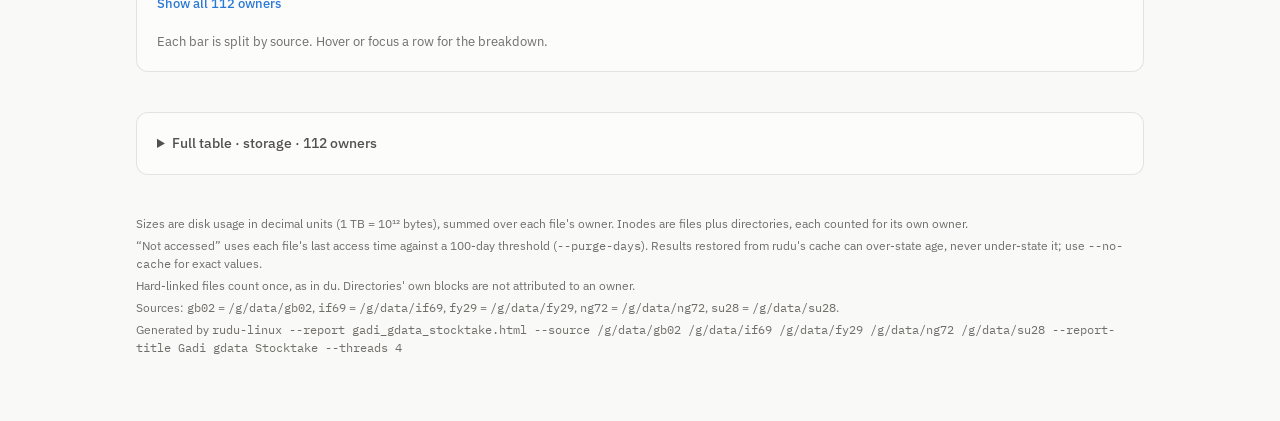
==== commit 1346f5f4: "UPDATE: Gadi stocktakes 20261120T014753Z-3069209" ====
--- a/docs/gadi_gdata_stocktake.html
+++ b/docs/gadi_gdata_stocktake.html
@@ -209,7 +209,7 @@
 </div>
 <div class="tip" id="tip" hidden></div>
 
-<script type="application/json" id="data">{"title":"Gadi gdata Stocktake","scanned":"2026-11-18","rudu_version":"1.6.0","purge_days":100,"command":"rudu-linux --report gadi_gdata_stocktake.html --source /g/data/gb02 /g/data/if69 /g/data/fy29 /g/data/ng72 /g/data/su28 --report-title Gadi gdata Stocktake --threads 4","common_parent":"/g/data","sources":[{"label":"gb02","path":"/g/data/gb02","bytes":51167744425984,"stale":18288414990336,"inodes":2289975,"files":2126441,"dirs":163534,"partial":false},{"label":"if69","path":"/g/data/if69","bytes":19438636015616,"stale":11965614641152,"inodes":779597,"files":685559,"dirs":94038,"partial":false},{"label":"fy29","path":"/g/data/fy29","bytes":18666104950784,"stale":11099860021248,"inodes":931026,"files":865840,"dirs":65186,"partial":false},{"label":"ng72","path":"/g/data/ng72","bytes":15955664486400,"stale":9423909593088,"inodes":1369087,"files":1250809,"dirs":118278,"partial":false},{"label":"su28","path":"/g/data/su28","bytes":14947287150592,"stale":392570261504,"inodes":402469,"files":396047,"dirs":6422,"partial":false}],"owners":[{"o":"(unknown)","b":{},"i":{"ng72":15},"stale":0,"files":12,"dirs":3},{"o":"ab4502","b":{"fy29":96915456,"gb02":104416083968,"ng72":864038051840},"i":{"fy29":130,"gb02":44115,"ng72":57008},"stale":87386750976,"files":88767,"dirs":12486},{"o":"ab8992","b":{"gb02":1344332300288},"i":{"gb02":189019},"stale":56373317632,"files":140497,"dirs":48522},{"o":"ad0579","b":{"gb02":1593017348096,"ng72":100291923968},"i":{"gb02":5493,"ng72":10202},"stale":1522161557504,"files":11569,"dirs":4126},{"o":"ad1803","b":{"gb02":41861120},"i":{"gb02":40},"stale":36200448,"files":27,"dirs":13},{"o":"ad5509","b":{"if69":180805632},"i":{"if69":142},"stale":180805632,"files":123,"dirs":19},{"o":"ag3979","b":{},"i":{"ng72":5},"stale":0,"files":0,"dirs":5},{"o":"ah2717","b":{"if69":8258793472},"i":{"if69":5378},"stale":8137428992,"files":4636,"dirs":742},{"o":"ak2642","b":{"gb02":3515796193280},"i":{"gb02":160536},"stale":3515796193280,"files":159467,"dirs":1069},{"o":"ak5887","b":{"if69":58952155136},"i":{"if69":770},"stale":58952155136,"files":687,"dirs":83},{"o":"as5672","b":{},"i":{"gb02":7},"stale":0,"files":2,"dirs":5},{"o":"as8561","b":{"if69":134013968384},"i":{"if69":883},"stale":82788249600,"files":821,"dirs":62},{"o":"as9583","b":{"ng72":67088871424},"i":{"ng72":1642},"stale":67088871424,"files":1391,"dirs":251},{"o":"asp561","b":{"gb02":53252096},"i":{"gb02":2},"stale":53252096,"files":1,"dirs":1},{"o":"aw1142","b":{"if69":414404608},"i":{"if69":4937},"stale":414404608,"files":4028,"dirs":909},{"o":"bl6491","b":{"if69":45215014912},"i":{"gb02":1,"if69":91278},"stale":37150965760,"files":53463,"dirs":37816},{"o":"bw6466","b":{"fy29":5503983611904,"gb02":805922488320},"i":{"fy29":46420,"gb02":109},"stale":4869074751488,"files":45652,"dirs":877},{"o":"bx1902","b":{"gb02":155648},"i":{"gb02":4,"if69":3},"stale":155648,"files":3,"dirs":4},{"o":"cbe563","b":{"fy29":10672300032,"gb02":24576},"i":{"fy29":99,"gb02":2},"stale":24576,"files":90,"dirs":11},{"o":"cc6171","b":{"gb02":88710381568},"i":{"gb02":2727},"stale":88710127616,"files":1485,"dirs":1242},{"o":"cd3007","b":{"if69":99577856,"ng72":2113197002752},"i":{"if69":2,"ng72":136455},"stale":49604620288,"files":126548,"dirs":9909},{"o":"cd3022","b":{"gb02":985096192},"i":{"gb02":43106,"ng72":7},"stale":902963200,"files":41569,"dirs":1544},{"o":"cj0591","b":{"gb02":4124413952,"if69":48104906752,"su28":504085135360},"i":{"gb02":1160,"if69":32691,"su28":652},"stale":17542492160,"files":30515,"dirs":3988},{"o":"cm1405","b":{},"i":{"gb02":1},"stale":0,"files":0,"dirs":1},{"o":"cp9270","b":{"ng72":287818829824},"i":{"ng72":186922},"stale":152907149312,"files":186771,"dirs":151},{"o":"cxa561","b":{"if69":177614651392},"i":{"if69":20980},"stale":9548660736,"files":19634,"dirs":1346},{"o":"cxh603","b":{"gb02":9010913280,"ng72":815995998208},"i":{"gb02":434,"ng72":17169},"stale":164559216640,"files":17485,"dirs":118},{"o":"cxj565","b":{},"i":{"if69":1},"stale":0,"files":0,"dirs":1},{"o":"dh3280","b":{"gb02":89050714112},"i":{"gb02":72560},"stale":84971151360,"files":65505,"dirs":7055},{"o":"dr6273","b":{"gb02":140296192,"ng72":105930235904},"i":{"gb02":27,"ng72":2638},"stale":20100993024,"files":2319,"dirs":346},{"o":"ec0044","b":{"gb02":18574217216},"i":{"gb02":2324},"stale":18563534848,"files":2020,"dirs":304},{"o":"ef1645","b":{"gb02":48427298816},"i":{"gb02":1960},"stale":5689053184,"files":1729,"dirs":231},{"o":"em3807","b":{"gb02":8192},"i":{"gb02":2},"stale":8192,"files":1,"dirs":1},{"o":"fk0558","b":{"ng72":66239926272},"i":{"ng72":145800},"stale":66239926272,"files":145424,"dirs":376},{"o":"ft3359","b":{"gb02":11485241344},"i":{"gb02":1966},"stale":69632,"files":1889,"dirs":77},{"o":"gp8431","b":{"gb02":835584,"ng72":3829760},"i":{"gb02":4,"ng72":1011},"stale":200704,"files":943,"dirs":72},{"o":"gs5098","b":{"ng72":175045705728},"i":{"ng72":48},"stale":175045705728,"files":43,"dirs":5},{"o":"ha2606","b":{"fy29":12195516416},"i":{"fy29":91},"stale":12195516416,"files":56,"dirs":35},{"o":"hc0407","b":{"ng72":97632886784},"i":{"ng72":194},"stale":97632886784,"files":119,"dirs":75},{"o":"hh0258","b":{},"i":{"gb02":3},"stale":0,"files":0,"dirs":3},{"o":"hl7139","b":{"fy29":1526913052672,"gb02":3426611200,"ng72":9235537920},"i":{"fy29":19174,"gb02":38,"ng72":77897},"stale":126609502208,"files":86867,"dirs":10242},{"o":"il1874","b":{"gb02":129972838400},"i":{"gb02":7578},"stale":126455152640,"files":6554,"dirs":1024},{"o":"jd2435","b":{"ng72":11350650880},"i":{"ng72":48},"stale":5863149568,"files":41,"dirs":7},{"o":"jl1950","b":{"gb02":70203568128},"i":{"gb02":300},"stale":70203568128,"files":296,"dirs":4},{"o":"jl8556","b":{"gb02":1286260641792},"i":{"gb02":13358},"stale":0,"files":12625,"dirs":733},{"o":"jma548","b":{"fy29":6685061120,"gb02":826488897536},"i":{"fy29":14,"gb02":3407},"stale":808447746048,"files":3409,"dirs":12},{"o":"jn3312","b":{"su28":436609024},"i":{"su28":13936},"stale":193114112,"files":12747,"dirs":1189},{"o":"js2535","b":{"ng72":309338910720},"i":{"gb02":6,"ng72":21272},"stale":309338910720,"files":21210,"dirs":68},{"o":"js5018","b":{"ng72":67692023808},"i":{"ng72":2644},"stale":58509815808,"files":2274,"dirs":370},{"o":"jt0319","b":{"ng72":685298003968},"i":{"gb02":2,"ng72":77652},"stale":59122720768,"files":66274,"dirs":11380},{"o":"jt5160","b":{"gb02":8261001216,"if69":3741667328},"i":{"gb02":399,"if69":1149},"stale":12002635776,"files":1413,"dirs":135},{"o":"kl9722","b":{"ng72":1596366848},"i":{"ng72":284},"stale":1596366848,"files":265,"dirs":19},{"o":"kr2086","b":{"ng72":20652916736},"i":{"ng72":367},"stale":3457921024,"files":304,"dirs":63},{"o":"ks3902","b":{"ng72":1813774336},"i":{"ng72":2439},"stale":1813774336,"files":2430,"dirs":9},{"o":"lh5313","b":{"gb02":4714496},"i":{"gb02":11},"stale":4714496,"files":9,"dirs":2},{"o":"lk5320","b":{"fy29":1494187040768,"gb02":69896581120,"ng72":1368836382720},"i":{"fy29":24670,"gb02":4430,"ng72":4040},"stale":851150708736,"files":27126,"dirs":6014},{"o":"lp9537","b":{"gb02":1788723200},"i":{"gb02":6009},"stale":1748013056,"files":5378,"dirs":631},{"o":"lr0632","b":{"if69":5223682543616},"i":{"if69":70375},"stale":4740267933696,"files":70108,"dirs":267},{"o":"ls3248","b":{"if69":4837727313920},"i":{"if69":41524},"stale":3389801164800,"files":38315,"dirs":3209},{"o":"lw5085","b":{"gb02":1451356004352},"i":{"gb02":455},"stale":52312895488,"files":392,"dirs":63},{"o":"mb0427","b":{"gb02":237322072064,"if69":2044824870912},"i":{"gb02":26074,"if69":112094},"stale":1616286801920,"files":133307,"dirs":4861},{"o":"mf9078","b":{"fy29":4473320865792,"gb02":67405717504},"i":{"fy29":325359,"gb02":24141},"stale":2044029759488,"files":331253,"dirs":18247},{"o":"mf9479","b":{"ng72":17434836992},"i":{"ng72":260},"stale":17434836992,"files":233,"dirs":27},{"o":"mg8987","b":{"fy29":323998326784},"i":{"fy29":200906},"stale":323998285824,"files":184869,"dirs":16037},{"o":"mh6543","b":{"gb02":3721381158912},"i":{"gb02":10198},"stale":3706825003008,"files":9047,"dirs":1151},{"o":"mjl561","b":{"fy29":2285274525696,"gb02":663963283456,"ng72":56786124800,"su28":289411072},"i":{"fy29":6331,"gb02":28801,"ng72":139,"su28":35},"stale":2840929648640,"files":33137,"dirs":2169},{"o":"mm5133","b":{"ng72":91475968},"i":{"gb02":7,"ng72":171},"stale":2056192,"files":150,"dirs":28},{"o":"mm6452","b":{"gb02":8530865463296,"if69":978624806912},"i":{"gb02":17874,"if69":13898},"stale":14383431680,"files":30798,"dirs":974},{"o":"mm7092","b":{"if69":17432592384},"i":{"if69":82},"stale":9456316416,"files":76,"dirs":6},{"o":"mn8773","b":{"fy29":21973311488,"gb02":2798067712},"i":{"fy29":25,"gb02":865},"stale":41263104,"files":711,"dirs":179},{"o":"mr4682","b":{"if69":1256947712},"i":{"if69":14},"stale":1256947712,"files":12,"dirs":2},{"o":"ms0476","b":{},"i":{"if69":1},"stale":0,"files":0,"dirs":1},{"o":"ms2920","b":{"ng72":139051008},"i":{"gb02":7,"ng72":81},"stale":8192,"files":80,"dirs":8},{"o":"ms5578","b":{"ng72":107729043456},"i":{"ng72":26212},"stale":106663456768,"files":23499,"dirs":2713},{"o":"mxr581","b":{"fy29":451403337728},"i":{"fy29":121990},"stale":91043438592,"files":102582,"dirs":19408},{"o":"nc3020","b":{"gb02":72429568},"i":{"gb02":7},"stale":72429568,"files":5,"dirs":2},{"o":"ne2942","b":{"ng72":155078656},"i":{"ng72":49},"stale":0,"files":39,"dirs":10},{"o":"nk2247","b":{"ng72":31712710656},"i":{"ng72":3517},"stale":10057465856,"files":2927,"dirs":590},{"o":"nt4273","b":{"gb02":84113608704},"i":{"gb02":1577,"ng72":2},"stale":42599981056,"files":1469,"dirs":110},{"o":"nxg561","b":{"gb02":3198510694400},"i":{"gb02":235972},"stale":17552961536,"files":235941,"dirs":31},{"o":"nxm561","b":{"if69":2831477841920},"i":{"if69":739},"stale":734331592704,"files":735,"dirs":4},{"o":"oa1927","b":{"ng72":2741882126336},"i":{"ng72":349739},"stale":1937732751360,"files":299849,"dirs":49890},{"o":"oj9185","b":{},"i":{"ng72":1},"stale":0,"files":0,"dirs":1},{"o":"pag548","b":{"gb02":1375966937088},"i":{"gb02":55063},"stale":41186570240,"files":50879,"dirs":4184},{"o":"pc2687","b":{"gb02":380859740160,"su28":169228140544},"i":{"gb02":124885,"su28":6561},"stale":243443453952,"files":113065,"dirs":18381},{"o":"pd1739","b":{"if69":9255510016},"i":{"if69":59},"stale":0,"files":55,"dirs":4},{"o":"pg1235","b":{},"i":{"ng72":1},"stale":0,"files":0,"dirs":1},{"o":"pp7885","b":{"gb02":3882246144},"i":{"gb02":870},"stale":617840640,"files":724,"dirs":146},{"o":"ps3482","b":{},"i":{"gb02":1},"stale":0,"files":0,"dirs":1},{"o":"pv3484","b":{"ng72":17008857088},"i":{"ng72":13036},"stale":17008857088,"files":12290,"dirs":746},{"o":"qj2249","b":{"if69":462799917056},"i":{"if69":45867},"stale":338136698880,"files":44713,"dirs":1154},{"o":"qo9901","b":{"fy29":1591542243328,"if69":724742561792},"i":{"fy29":172133,"if69":18565},"stale":878365007872,"files":184334,"dirs":6364},{"o":"qr1706","b":{"if69":929967611904},"i":{"gb02":7,"if69":5065},"stale":0,"files":4784,"dirs":288},{"o":"rf4654","b":{},"i":{"gb02":2},"stale":0,"files":0,"dirs":2},{"o":"ri9247","b":{"ng72":1931964940288},"i":{"ng72":48040},"stale":1927968133120,"files":40649,"dirs":7391},{"o":"rk9077","b":{"gb02":213530464256,"if69":145520824320},"i":{"gb02":281351,"if69":35078},"stale":145520738304,"files":297553,"dirs":18876},{"o":"root","b":{},"i":{"fy29":1,"gb02":1,"if69":1,"ng72":1,"su28":1},"stale":0,"files":0,"dirs":5},{"o":"rq1991","b":{"if69":200704},"i":{"if69":34},"stale":200704,"files":24,"dirs":10},{"o":"rr2600","b":{"ng72":245432320},"i":{"ng72":222},"stale":243892224,"files":189,"dirs":33},{"o":"sc1326","b":{"gb02":1076441088,"if69":245494910976},"i":{"gb02":181,"if69":226716},"stale":164933148672,"files":195167,"dirs":31730},{"o":"sc5932","b":{"gb02":3354393464832,"ng72":428675072},"i":{"gb02":134760,"ng72":1367},"stale":867727757312,"files":124601,"dirs":11526},{"o":"sd9490","b":{"fy29":955741356032,"gb02":1499480064,"ng72":1263659266048},"i":{"fy29":10167,"gb02":57289,"ng72":13785},"stale":2070071558144,"files":74422,"dirs":6819},{"o":"sg3790","b":{"gb02":1500184576},"i":{"gb02":81},"stale":1500184576,"files":68,"dirs":13},{"o":"sg7549","b":{"gb02":695107735552,"su28":14273247854592},"i":{"gb02":54413,"su28":381284},"stale":719937486848,"files":415012,"dirs":20685},{"o":"sho561","b":{"fy29":672419840,"gb02":8275566592},"i":{"fy29":1417,"gb02":5308},"stale":2161127424,"files":6056,"dirs":669},{"o":"sk6139","b":{"ng72":18276352},"i":{"ng72":75},"stale":0,"files":56,"dirs":19},{"o":"sl0240","b":{"fy29":5357568,"gb02":1931178467328},"i":{"fy29":13,"gb02":20465},"stale":1931183456256,"files":17706,"dirs":2772},{"o":"sl5165","b":{"fy29":39677952,"gb02":13585342533632,"if69":14149820416},"i":{"fy29":89,"gb02":527055,"if69":226},"stale":2572648075264,"files":519832,"dirs":7538},{"o":"sm5259","b":{"gb02":939978752,"ng72":3364421632},"i":{"gb02":587,"ng72":650},"stale":896942080,"files":1042,"dirs":195},{"o":"sv6923","b":{"gb02":148299776},"i":{"gb02":86},"stale":148295680,"files":60,"dirs":26},{"o":"sx4303","b":{"gb02":16384},"i":{"gb02":14},"stale":16384,"files":6,"dirs":8},{"o":"sz2492","b":{"ng72":365478092800},"i":{"gb02":4,"ng72":17040},"stale":220417548288,"files":16591,"dirs":453},{"o":"td6427","b":{"if69":2838544384},"i":{"if69":3537},"stale":2838544384,"files":3524,"dirs":13},{"o":"tm4359","b":{"gb02":4096},"i":{"gb02":3},"stale":0,"files":1,"dirs":2},{"o":"tp4064","b":{"if69":468280389632},"i":{"if69":6048},"stale":273857568768,"files":5800,"dirs":248},{"o":"ts8639","b":{"gb02":7162884096},"i":{"gb02":13136},"stale":7128797184,"files":12289,"dirs":847},{"o":"wl0799","b":{"gb02":209592442880},"i":{"gb02":2767},"stale":4486770688,"files":2568,"dirs":199},{"o":"wz4975","b":{"ng72":952567689216},"i":{"ng72":36928},"stale":951609827328,"files":36894,"dirs":34},{"o":"wz8904","b":{"gb02":1409106337792},"i":{"gb02":104526},"stale":1409106337792,"files":97451,"dirs":7075},{"o":"xw6141","b":{"ng72":1046488457216},"i":{"ng72":56162},"stale":726742523904,"files":52390,"dirs":3772},{"o":"yb4721","b":{"fy29":7400030208},"i":{"fy29":1997},"stale":7400030208,"files":1812,"dirs":185},{"o":"ym7079","b":{},"i":{"ng72":1},"stale":0,"files":0,"dirs":1},{"o":"yz1881","b":{"ng72":1064960},"i":{"ng72":8},"stale":1064960,"files":6,"dirs":2},{"o":"yz9294","b":{"if69":23962861568},"i":{"if69":41460},"stale":747274240,"files":34700,"dirs":6760},{"o":"zm5261","b":{},"i":{"ng72":1},"stale":0,"files":0,"dirs":1},{"o":"zz6006","b":{"ng72":249411035136},"i":{"gb02":2,"ng72":55840},"stale":238926172160,"files":53336,"dirs":2506}]}</script>
+<script type="application/json" id="data">{"title":"Gadi gdata Stocktake","scanned":"2026-11-20","rudu_version":"1.6.0","purge_days":100,"command":"rudu-linux --report gadi_gdata_stocktake.html --source /g/data/gb02 /g/data/if69 /g/data/fy29 /g/data/ng72 /g/data/su28 --report-title Gadi gdata Stocktake --threads 4","common_parent":"/g/data","sources":[{"label":"gb02","path":"/g/data/gb02","bytes":51168026263552,"stale":18895209955328,"inodes":2290546,"files":2126959,"dirs":163587,"partial":false},{"label":"if69","path":"/g/data/if69","bytes":19565154045952,"stale":12636152209408,"inodes":780551,"files":686367,"dirs":94184,"partial":false},{"label":"fy29","path":"/g/data/fy29","bytes":18703679021056,"stale":11102270091264,"inodes":931173,"files":865982,"dirs":65191,"partial":false},{"label":"ng72","path":"/g/data/ng72","bytes":16065764634624,"stale":9859988443136,"inodes":1369195,"files":1250904,"dirs":118291,"partial":false},{"label":"su28","path":"/g/data/su28","bytes":14953636151296,"stale":392570261504,"inodes":402537,"files":396114,"dirs":6423,"partial":false}],"owners":[{"o":"ab4502","b":{"fy29":96915456,"gb02":104416083968,"ng72":974036635648},"i":{"fy29":130,"gb02":44115,"ng72":57113},"stale":87386763264,"files":88856,"dirs":12502},{"o":"ab8992","b":{"gb02":1344429740032},"i":{"gb02":189125},"stale":56467410944,"files":140577,"dirs":48548},{"o":"ad0579","b":{"gb02":1593017348096,"ng72":100291923968},"i":{"gb02":5493,"ng72":10202},"stale":1522161557504,"files":11569,"dirs":4126},{"o":"ad1803","b":{"gb02":41861120},"i":{"gb02":40},"stale":36200448,"files":27,"dirs":13},{"o":"ad5509","b":{"if69":180805632},"i":{"if69":142},"stale":180805632,"files":123,"dirs":19},{"o":"ag3979","b":{},"i":{"ng72":5},"stale":0,"files":0,"dirs":5},{"o":"ah2717","b":{"if69":8258834432},"i":{"if69":5379},"stale":8137428992,"files":4637,"dirs":742},{"o":"ak2642","b":{"gb02":3515796193280},"i":{"gb02":160536},"stale":3515796193280,"files":159467,"dirs":1069},{"o":"ak5887","b":{"if69":58952155136},"i":{"if69":770},"stale":58952155136,"files":687,"dirs":83},{"o":"as5672","b":{},"i":{"gb02":7},"stale":0,"files":2,"dirs":5},{"o":"as8561","b":{"if69":134013968384},"i":{"if69":883},"stale":82790600704,"files":821,"dirs":62},{"o":"as9583","b":{"ng72":67088871424},"i":{"ng72":1642},"stale":67088871424,"files":1391,"dirs":251},{"o":"asp561","b":{"gb02":53252096},"i":{"gb02":2},"stale":53252096,"files":1,"dirs":1},{"o":"aw1142","b":{"if69":414404608},"i":{"if69":4937},"stale":414404608,"files":4028,"dirs":909},{"o":"bl6491","b":{"if69":45215014912},"i":{"gb02":1,"if69":91278},"stale":37150965760,"files":53463,"dirs":37816},{"o":"bw6466","b":{"fy29":5541676744704,"gb02":805922488320},"i":{"fy29":46562,"gb02":109},"stale":4869074751488,"files":45789,"dirs":882},{"o":"bx1902","b":{"gb02":155648},"i":{"gb02":4,"if69":3},"stale":155648,"files":3,"dirs":4},{"o":"cbe563","b":{"fy29":10672300032,"gb02":24576},"i":{"fy29":99,"gb02":2},"stale":24576,"files":90,"dirs":11},{"o":"cc6171","b":{"gb02":88710381568},"i":{"gb02":2727},"stale":88710127616,"files":1485,"dirs":1242},{"o":"cd3007","b":{"if69":99577856,"ng72":2113197002752},"i":{"if69":2,"ng72":136455},"stale":49604620288,"files":126548,"dirs":9909},{"o":"cd3022","b":{"gb02":985096192},"i":{"gb02":43106,"ng72":7},"stale":902963200,"files":41569,"dirs":1544},{"o":"cj0591","b":{"gb02":4124413952,"if69":48129499136,"su28":504085135360},"i":{"gb02":1160,"if69":32737,"su28":652},"stale":17664921600,"files":30560,"dirs":3989},{"o":"cm1405","b":{},"i":{"gb02":1},"stale":0,"files":0,"dirs":1},{"o":"cp9270","b":{"ng72":287818829824},"i":{"ng72":186922},"stale":152907149312,"files":186771,"dirs":151},{"o":"cxa561","b":{"if69":256403755008},"i":{"if69":21093},"stale":9548660736,"files":19733,"dirs":1360},{"o":"cxh603","b":{"gb02":9010913280,"ng72":816231579648},"i":{"gb02":434,"ng72":17193},"stale":164802678784,"files":17509,"dirs":118},{"o":"cxj565","b":{},"i":{"if69":1},"stale":0,"files":0,"dirs":1},{"o":"dh3280","b":{"gb02":89050714112},"i":{"gb02":72560},"stale":85470367744,"files":65505,"dirs":7055},{"o":"dr6273","b":{"gb02":140296192,"ng72":105930235904},"i":{"gb02":27,"ng72":2638},"stale":20100993024,"files":2319,"dirs":346},{"o":"ec0044","b":{"gb02":18574217216},"i":{"gb02":2324},"stale":18563534848,"files":2020,"dirs":304},{"o":"ef1645","b":{"gb02":48427298816},"i":{"gb02":1960},"stale":5689053184,"files":1729,"dirs":231},{"o":"em3807","b":{"gb02":8192},"i":{"gb02":2},"stale":8192,"files":1,"dirs":1},{"o":"fk0558","b":{"ng72":66239926272},"i":{"ng72":145800},"stale":66239926272,"files":145424,"dirs":376},{"o":"ft3359","b":{"gb02":11485241344},"i":{"gb02":1966},"stale":69632,"files":1889,"dirs":77},{"o":"gp8431","b":{"gb02":835584,"ng72":3829760},"i":{"gb02":4,"ng72":1011},"stale":200704,"files":943,"dirs":72},{"o":"gs5098","b":{"ng72":175045705728},"i":{"ng72":48},"stale":175045705728,"files":43,"dirs":5},{"o":"ha2606","b":{"fy29":12195516416},"i":{"fy29":91},"stale":12195516416,"files":56,"dirs":35},{"o":"hc0407","b":{"ng72":97632886784},"i":{"ng72":194},"stale":97632886784,"files":119,"dirs":75},{"o":"hh0258","b":{},"i":{"gb02":3},"stale":0,"files":0,"dirs":3},{"o":"hl7139","b":{"fy29":1526913064960,"gb02":3427323904,"ng72":9235537920},"i":{"fy29":19175,"gb02":46,"ng72":77897},"stale":126609502208,"files":86874,"dirs":10244},{"o":"il1874","b":{"gb02":129972838400},"i":{"gb02":7578},"stale":126512218112,"files":6554,"dirs":1024},{"o":"jd2435","b":{"ng72":11350650880},"i":{"ng72":48},"stale":5863149568,"files":41,"dirs":7},{"o":"jl1950","b":{"gb02":70203568128},"i":{"gb02":300},"stale":70203568128,"files":296,"dirs":4},{"o":"jl8556","b":{"gb02":1286260641792},"i":{"gb02":13358},"stale":0,"files":12625,"dirs":733},{"o":"jma548","b":{"fy29":6685061120,"gb02":826488897536},"i":{"fy29":14,"gb02":3407},"stale":808447746048,"files":3409,"dirs":12},{"o":"jn3312","b":{"su28":436609024},"i":{"su28":13936},"stale":193114112,"files":12747,"dirs":1189},{"o":"js2535","b":{"ng72":309338910720},"i":{"gb02":6,"ng72":21272},"stale":309338910720,"files":21210,"dirs":68},{"o":"js5018","b":{"ng72":67692023808},"i":{"ng72":2644},"stale":58508562432,"files":2274,"dirs":370},{"o":"jt0319","b":{"ng72":685298003968},"i":{"gb02":2,"ng72":77652},"stale":59122720768,"files":66274,"dirs":11380},{"o":"jt5160","b":{"gb02":8261001216,"if69":3741667328},"i":{"gb02":399,"if69":1149},"stale":12002635776,"files":1413,"dirs":135},{"o":"kl9722","b":{"ng72":1596366848},"i":{"ng72":284},"stale":1596366848,"files":265,"dirs":19},{"o":"kr2086","b":{"ng72":20653834240},"i":{"ng72":369},"stale":3498598400,"files":306,"dirs":63},{"o":"ks3902","b":{"ng72":1813774336},"i":{"ng72":2439},"stale":1813774336,"files":2430,"dirs":9},{"o":"lh5313","b":{"gb02":4714496},"i":{"gb02":11},"stale":4714496,"files":9,"dirs":2},{"o":"lk5320","b":{"fy29":1494187040768,"gb02":69896581120,"ng72":1368701448192},"i":{"fy29":24670,"gb02":4430,"ng72":4032},"stale":1286697205760,"files":27118,"dirs":6014},{"o":"lp9537","b":{"gb02":1788723200},"i":{"gb02":6009},"stale":1748013056,"files":5378,"dirs":631},{"o":"lr0632","b":{"if69":5223682543616},"i":{"if69":70375},"stale":4933263663104,"files":70108,"dirs":267},{"o":"ls3248","b":{"if69":4837727313920},"i":{"if69":41524},"stale":3392276590592,"files":38315,"dirs":3209},{"o":"lw5085","b":{"gb02":1451356004352},"i":{"gb02":455},"stale":52312895488,"files":392,"dirs":63},{"o":"mb0427","b":{"gb02":237322067968,"if69":2045005664256},"i":{"gb02":26074,"if69":112107},"stale":1616286818304,"files":133319,"dirs":4862},{"o":"mf9078","b":{"fy29":4473201790976,"gb02":67533950976},"i":{"fy29":325363,"gb02":24406},"stale":2044026482688,"files":331512,"dirs":18257},{"o":"mf9479","b":{"ng72":17434836992},"i":{"ng72":260},"stale":17434836992,"files":233,"dirs":27},{"o":"mg8987","b":{"fy29":323998326784},"i":{"fy29":200906},"stale":323998285824,"files":184869,"dirs":16037},{"o":"mh6543","b":{"gb02":3721397706752},"i":{"gb02":10202},"stale":3706854445056,"files":9051,"dirs":1151},{"o":"mjl561","b":{"fy29":2285274525696,"gb02":663963283456,"ng72":56786124800,"su28":289411072},"i":{"fy29":6331,"gb02":28801,"ng72":139,"su28":35},"stale":2840929648640,"files":33137,"dirs":2169},{"o":"mm5133","b":{"ng72":91475968},"i":{"gb02":7,"ng72":171},"stale":2056192,"files":150,"dirs":28},{"o":"mm6452","b":{"gb02":8530865463296,"if69":978624806912},"i":{"gb02":17874,"if69":13898},"stale":14383431680,"files":30798,"dirs":974},{"o":"mm7092","b":{"if69":17415954432},"i":{"if69":81},"stale":7446224896,"files":75,"dirs":6},{"o":"mn8773","b":{"fy29":21973311488,"gb02":2798067712},"i":{"fy29":25,"gb02":865},"stale":41263104,"files":711,"dirs":179},{"o":"mr4682","b":{"if69":1256947712},"i":{"if69":14},"stale":1256947712,"files":12,"dirs":2},{"o":"ms0476","b":{},"i":{"if69":1},"stale":0,"files":0,"dirs":1},{"o":"ms2920","b":{"ng72":139051008},"i":{"gb02":7,"ng72":81},"stale":8192,"files":80,"dirs":8},{"o":"ms5578","b":{"ng72":107729043456},"i":{"ng72":26212},"stale":106663456768,"files":23499,"dirs":2713},{"o":"mxr581","b":{"fy29":451403337728},"i":{"fy29":121990},"stale":93456785408,"files":102582,"dirs":19408},{"o":"nc3020","b":{"gb02":72429568},"i":{"gb02":7},"stale":72429568,"files":5,"dirs":2},{"o":"ne2942","b":{"ng72":155078656},"i":{"ng72":49},"stale":0,"files":39,"dirs":10},{"o":"nk2247","b":{"ng72":31712710656},"i":{"ng72":3517},"stale":10279800832,"files":2927,"dirs":590},{"o":"nt4273","b":{"gb02":84117147648},"i":{"gb02":1578,"ng72":2},"stale":42611257344,"files":1470,"dirs":110},{"o":"nxg561","b":{"gb02":3198510694400},"i":{"gb02":235972},"stale":17552961536,"files":235941,"dirs":31},{"o":"nxm561","b":{"if69":2831477841920},"i":{"if69":739},"stale":1210428702720,"files":735,"dirs":4},{"o":"oa1927","b":{"ng72":2741882126336},"i":{"ng72":349739},"stale":1937732751360,"files":299849,"dirs":49890},{"o":"oj9185","b":{},"i":{"ng72":1},"stale":0,"files":0,"dirs":1},{"o":"pag548","b":{"gb02":1375966932992},"i":{"gb02":55063},"stale":41186570240,"files":50879,"dirs":4184},{"o":"pc2687","b":{"gb02":380862955520,"su28":175577141248},"i":{"gb02":124932,"su28":6629},"stale":243443453952,"files":113174,"dirs":18387},{"o":"pd1739","b":{"if69":9255510016},"i":{"if69":59},"stale":0,"files":55,"dirs":4},{"o":"pg1235","b":{},"i":{"ng72":1},"stale":0,"files":0,"dirs":1},{"o":"pp7885","b":{"gb02":3882246144},"i":{"gb02":870},"stale":617840640,"files":724,"dirs":146},{"o":"ps3482","b":{},"i":{"gb02":1},"stale":0,"files":0,"dirs":1},{"o":"pv3484","b":{"ng72":17008857088},"i":{"ng72":13036},"stale":17008857088,"files":12290,"dirs":746},{"o":"qj2249","b":{"if69":462799917056},"i":{"if69":45867},"stale":338136698880,"files":44713,"dirs":1154},{"o":"qo9901","b":{"fy29":1591542243328,"if69":724742561792},"i":{"fy29":172133,"if69":18565},"stale":878365007872,"files":184334,"dirs":6364},{"o":"qr1706","b":{"if69":929967611904},"i":{"gb02":7,"if69":5065},"stale":0,"files":4784,"dirs":288},{"o":"rf4654","b":{},"i":{"gb02":2},"stale":0,"files":0,"dirs":2},{"o":"ri9247","b":{"ng72":1931964940288},"i":{"ng72":48040},"stale":1927981166592,"files":40649,"dirs":7391},{"o":"rk9077","b":{"gb02":213530464256,"if69":145520824320},"i":{"gb02":281351,"if69":35078},"stale":145520738304,"files":297553,"dirs":18876},{"o":"root","b":{},"i":{"fy29":1,"gb02":1,"if69":1,"ng72":1,"su28":1},"stale":0,"files":0,"dirs":5},{"o":"rq1991","b":{"if69":200704},"i":{"if69":34},"stale":200704,"files":24,"dirs":10},{"o":"rr2600","b":{"ng72":245432320},"i":{"ng72":222},"stale":243892224,"files":189,"dirs":33},{"o":"sc1326","b":{"gb02":1076441088,"if69":247453765632},"i":{"gb02":181,"if69":227434},"stale":164946382848,"files":195760,"dirs":31855},{"o":"sc5932","b":{"gb02":3354425622528,"ng72":428675072},"i":{"gb02":134900,"ng72":1367},"stale":1236369313792,"files":124731,"dirs":11536},{"o":"sd9490","b":{"fy29":955741356032,"gb02":1499480064,"ng72":1263659266048},"i":{"fy29":10167,"gb02":57289,"ng72":13785},"stale":2070071558144,"files":74422,"dirs":6819},{"o":"sg3790","b":{"gb02":1500184576},"i":{"gb02":81},"stale":1500184576,"files":68,"dirs":13},{"o":"sg7549","b":{"gb02":695107735552,"su28":14273247854592},"i":{"gb02":54413,"su28":381284},"stale":719937994752,"files":415012,"dirs":20685},{"o":"sho561","b":{"fy29":672419840,"gb02":8275566592},"i":{"fy29":1417,"gb02":5308},"stale":2161127424,"files":6056,"dirs":669},{"o":"sk6139","b":{"ng72":18276352},"i":{"ng72":75},"stale":0,"files":56,"dirs":19},{"o":"sl0240","b":{"fy29":5357568,"gb02":1931178467328},"i":{"fy29":13,"gb02":20465},"stale":1931183456256,"files":17706,"dirs":2772},{"o":"sl5165","b":{"fy29":39677952,"gb02":13585342533632,"if69":14149820416},"i":{"fy29":89,"gb02":527055,"if69":226},"stale":2810108760064,"files":519832,"dirs":7538},{"o":"sm5259","b":{"gb02":939978752,"ng72":3364421632},"i":{"gb02":587,"ng72":650},"stale":896942080,"files":1042,"dirs":195},{"o":"sv6923","b":{"gb02":148299776},"i":{"gb02":86},"stale":148295680,"files":60,"dirs":26},{"o":"sx4303","b":{"gb02":16384},"i":{"gb02":14},"stale":16384,"files":6,"dirs":8},{"o":"sz2492","b":{"ng72":365478092800},"i":{"gb02":4,"ng72":17040},"stale":220431642624,"files":16591,"dirs":453},{"o":"td6427","b":{"if69":2838544384},"i":{"if69":3537},"stale":2838544384,"files":3524,"dirs":13},{"o":"tm4359","b":{"gb02":4096},"i":{"gb02":3},"stale":0,"files":1,"dirs":2},{"o":"tp4064","b":{"if69":468280389632},"i":{"if69":6048},"stale":273857568768,"files":5800,"dirs":248},{"o":"ts8639","b":{"gb02":7162884096},"i":{"gb02":13136},"stale":7128797184,"files":12289,"dirs":847},{"o":"wl0799","b":{"gb02":209592442880},"i":{"gb02":2767},"stale":4486770688,"files":2568,"dirs":199},{"o":"wz4975","b":{"ng72":952567689216},"i":{"ng72":36928},"stale":951609827328,"files":36894,"dirs":34},{"o":"wz8904","b":{"gb02":1409106337792},"i":{"gb02":104526},"stale":1409106337792,"files":97451,"dirs":7075},{"o":"xw6141","b":{"ng72":1046488457216},"i":{"ng72":56162},"stale":726742523904,"files":52390,"dirs":3772},{"o":"yb4721","b":{"fy29":7400030208},"i":{"fy29":1997},"stale":7400030208,"files":1812,"dirs":185},{"o":"ym7079","b":{},"i":{"ng72":1},"stale":0,"files":0,"dirs":1},{"o":"yz1881","b":{"ng72":1064960},"i":{"ng72":8},"stale":1064960,"files":6,"dirs":2},{"o":"yz9294","b":{"if69":69544144896},"i":{"if69":41524},"stale":1589751808,"files":34759,"dirs":6765},{"o":"zm5261","b":{},"i":{"ng72":1},"stale":0,"files":0,"dirs":1},{"o":"zz6006","b":{"ng72":249411035136},"i":{"gb02":2,"ng72":55840},"stale":238926172160,"files":53336,"dirs":2506}]}</script>
 <script>
 (function () {
   const D = JSON.parse(document.getElementById("data").textContent);
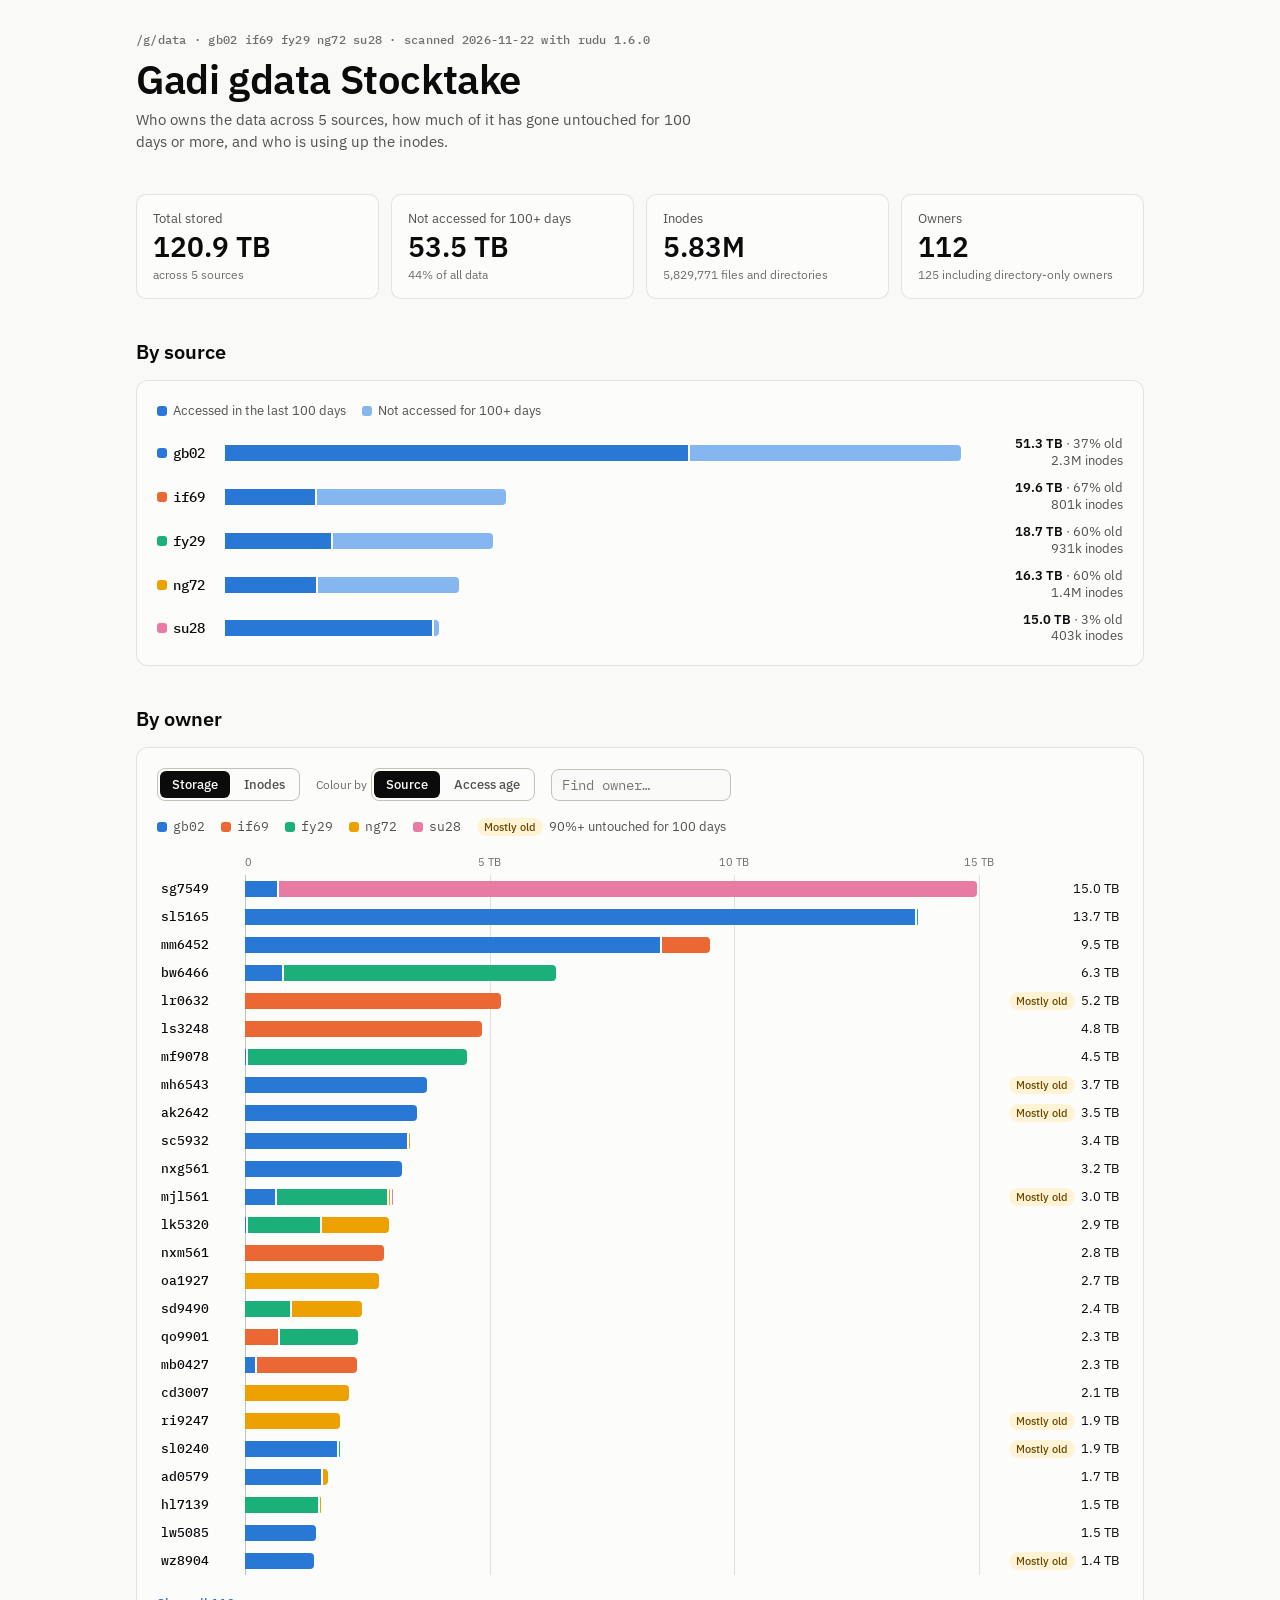
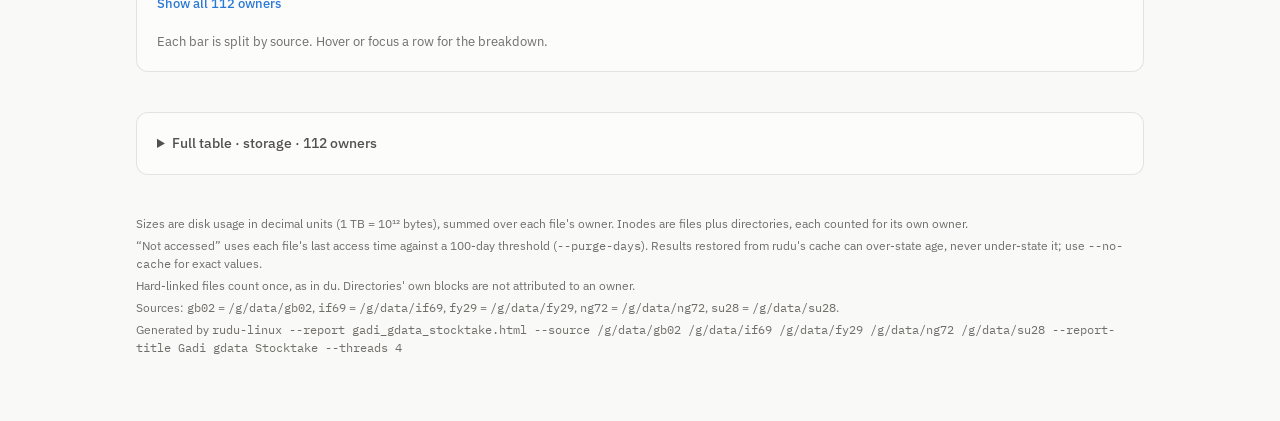
==== commit a6e360b7: "UPDATE: Gadi stocktakes 20261122T002241Z-1560285" ====
--- a/docs/gadi_gdata_stocktake.html
+++ b/docs/gadi_gdata_stocktake.html
@@ -209,7 +209,7 @@
 </div>
 <div class="tip" id="tip" hidden></div>
 
-<script type="application/json" id="data">{"title":"Gadi gdata Stocktake","scanned":"2026-11-20","rudu_version":"1.6.0","purge_days":100,"command":"rudu-linux --report gadi_gdata_stocktake.html --source /g/data/gb02 /g/data/if69 /g/data/fy29 /g/data/ng72 /g/data/su28 --report-title Gadi gdata Stocktake --threads 4","common_parent":"/g/data","sources":[{"label":"gb02","path":"/g/data/gb02","bytes":51168026263552,"stale":18895209955328,"inodes":2290546,"files":2126959,"dirs":163587,"partial":false},{"label":"if69","path":"/g/data/if69","bytes":19565154045952,"stale":12636152209408,"inodes":780551,"files":686367,"dirs":94184,"partial":false},{"label":"fy29","path":"/g/data/fy29","bytes":18703679021056,"stale":11102270091264,"inodes":931173,"files":865982,"dirs":65191,"partial":false},{"label":"ng72","path":"/g/data/ng72","bytes":16065764634624,"stale":9859988443136,"inodes":1369195,"files":1250904,"dirs":118291,"partial":false},{"label":"su28","path":"/g/data/su28","bytes":14953636151296,"stale":392570261504,"inodes":402537,"files":396114,"dirs":6423,"partial":false}],"owners":[{"o":"ab4502","b":{"fy29":96915456,"gb02":104416083968,"ng72":974036635648},"i":{"fy29":130,"gb02":44115,"ng72":57113},"stale":87386763264,"files":88856,"dirs":12502},{"o":"ab8992","b":{"gb02":1344429740032},"i":{"gb02":189125},"stale":56467410944,"files":140577,"dirs":48548},{"o":"ad0579","b":{"gb02":1593017348096,"ng72":100291923968},"i":{"gb02":5493,"ng72":10202},"stale":1522161557504,"files":11569,"dirs":4126},{"o":"ad1803","b":{"gb02":41861120},"i":{"gb02":40},"stale":36200448,"files":27,"dirs":13},{"o":"ad5509","b":{"if69":180805632},"i":{"if69":142},"stale":180805632,"files":123,"dirs":19},{"o":"ag3979","b":{},"i":{"ng72":5},"stale":0,"files":0,"dirs":5},{"o":"ah2717","b":{"if69":8258834432},"i":{"if69":5379},"stale":8137428992,"files":4637,"dirs":742},{"o":"ak2642","b":{"gb02":3515796193280},"i":{"gb02":160536},"stale":3515796193280,"files":159467,"dirs":1069},{"o":"ak5887","b":{"if69":58952155136},"i":{"if69":770},"stale":58952155136,"files":687,"dirs":83},{"o":"as5672","b":{},"i":{"gb02":7},"stale":0,"files":2,"dirs":5},{"o":"as8561","b":{"if69":134013968384},"i":{"if69":883},"stale":82790600704,"files":821,"dirs":62},{"o":"as9583","b":{"ng72":67088871424},"i":{"ng72":1642},"stale":67088871424,"files":1391,"dirs":251},{"o":"asp561","b":{"gb02":53252096},"i":{"gb02":2},"stale":53252096,"files":1,"dirs":1},{"o":"aw1142","b":{"if69":414404608},"i":{"if69":4937},"stale":414404608,"files":4028,"dirs":909},{"o":"bl6491","b":{"if69":45215014912},"i":{"gb02":1,"if69":91278},"stale":37150965760,"files":53463,"dirs":37816},{"o":"bw6466","b":{"fy29":5541676744704,"gb02":805922488320},"i":{"fy29":46562,"gb02":109},"stale":4869074751488,"files":45789,"dirs":882},{"o":"bx1902","b":{"gb02":155648},"i":{"gb02":4,"if69":3},"stale":155648,"files":3,"dirs":4},{"o":"cbe563","b":{"fy29":10672300032,"gb02":24576},"i":{"fy29":99,"gb02":2},"stale":24576,"files":90,"dirs":11},{"o":"cc6171","b":{"gb02":88710381568},"i":{"gb02":2727},"stale":88710127616,"files":1485,"dirs":1242},{"o":"cd3007","b":{"if69":99577856,"ng72":2113197002752},"i":{"if69":2,"ng72":136455},"stale":49604620288,"files":126548,"dirs":9909},{"o":"cd3022","b":{"gb02":985096192},"i":{"gb02":43106,"ng72":7},"stale":902963200,"files":41569,"dirs":1544},{"o":"cj0591","b":{"gb02":4124413952,"if69":48129499136,"su28":504085135360},"i":{"gb02":1160,"if69":32737,"su28":652},"stale":17664921600,"files":30560,"dirs":3989},{"o":"cm1405","b":{},"i":{"gb02":1},"stale":0,"files":0,"dirs":1},{"o":"cp9270","b":{"ng72":287818829824},"i":{"ng72":186922},"stale":152907149312,"files":186771,"dirs":151},{"o":"cxa561","b":{"if69":256403755008},"i":{"if69":21093},"stale":9548660736,"files":19733,"dirs":1360},{"o":"cxh603","b":{"gb02":9010913280,"ng72":816231579648},"i":{"gb02":434,"ng72":17193},"stale":164802678784,"files":17509,"dirs":118},{"o":"cxj565","b":{},"i":{"if69":1},"stale":0,"files":0,"dirs":1},{"o":"dh3280","b":{"gb02":89050714112},"i":{"gb02":72560},"stale":85470367744,"files":65505,"dirs":7055},{"o":"dr6273","b":{"gb02":140296192,"ng72":105930235904},"i":{"gb02":27,"ng72":2638},"stale":20100993024,"files":2319,"dirs":346},{"o":"ec0044","b":{"gb02":18574217216},"i":{"gb02":2324},"stale":18563534848,"files":2020,"dirs":304},{"o":"ef1645","b":{"gb02":48427298816},"i":{"gb02":1960},"stale":5689053184,"files":1729,"dirs":231},{"o":"em3807","b":{"gb02":8192},"i":{"gb02":2},"stale":8192,"files":1,"dirs":1},{"o":"fk0558","b":{"ng72":66239926272},"i":{"ng72":145800},"stale":66239926272,"files":145424,"dirs":376},{"o":"ft3359","b":{"gb02":11485241344},"i":{"gb02":1966},"stale":69632,"files":1889,"dirs":77},{"o":"gp8431","b":{"gb02":835584,"ng72":3829760},"i":{"gb02":4,"ng72":1011},"stale":200704,"files":943,"dirs":72},{"o":"gs5098","b":{"ng72":175045705728},"i":{"ng72":48},"stale":175045705728,"files":43,"dirs":5},{"o":"ha2606","b":{"fy29":12195516416},"i":{"fy29":91},"stale":12195516416,"files":56,"dirs":35},{"o":"hc0407","b":{"ng72":97632886784},"i":{"ng72":194},"stale":97632886784,"files":119,"dirs":75},{"o":"hh0258","b":{},"i":{"gb02":3},"stale":0,"files":0,"dirs":3},{"o":"hl7139","b":{"fy29":1526913064960,"gb02":3427323904,"ng72":9235537920},"i":{"fy29":19175,"gb02":46,"ng72":77897},"stale":126609502208,"files":86874,"dirs":10244},{"o":"il1874","b":{"gb02":129972838400},"i":{"gb02":7578},"stale":126512218112,"files":6554,"dirs":1024},{"o":"jd2435","b":{"ng72":11350650880},"i":{"ng72":48},"stale":5863149568,"files":41,"dirs":7},{"o":"jl1950","b":{"gb02":70203568128},"i":{"gb02":300},"stale":70203568128,"files":296,"dirs":4},{"o":"jl8556","b":{"gb02":1286260641792},"i":{"gb02":13358},"stale":0,"files":12625,"dirs":733},{"o":"jma548","b":{"fy29":6685061120,"gb02":826488897536},"i":{"fy29":14,"gb02":3407},"stale":808447746048,"files":3409,"dirs":12},{"o":"jn3312","b":{"su28":436609024},"i":{"su28":13936},"stale":193114112,"files":12747,"dirs":1189},{"o":"js2535","b":{"ng72":309338910720},"i":{"gb02":6,"ng72":21272},"stale":309338910720,"files":21210,"dirs":68},{"o":"js5018","b":{"ng72":67692023808},"i":{"ng72":2644},"stale":58508562432,"files":2274,"dirs":370},{"o":"jt0319","b":{"ng72":685298003968},"i":{"gb02":2,"ng72":77652},"stale":59122720768,"files":66274,"dirs":11380},{"o":"jt5160","b":{"gb02":8261001216,"if69":3741667328},"i":{"gb02":399,"if69":1149},"stale":12002635776,"files":1413,"dirs":135},{"o":"kl9722","b":{"ng72":1596366848},"i":{"ng72":284},"stale":1596366848,"files":265,"dirs":19},{"o":"kr2086","b":{"ng72":20653834240},"i":{"ng72":369},"stale":3498598400,"files":306,"dirs":63},{"o":"ks3902","b":{"ng72":1813774336},"i":{"ng72":2439},"stale":1813774336,"files":2430,"dirs":9},{"o":"lh5313","b":{"gb02":4714496},"i":{"gb02":11},"stale":4714496,"files":9,"dirs":2},{"o":"lk5320","b":{"fy29":1494187040768,"gb02":69896581120,"ng72":1368701448192},"i":{"fy29":24670,"gb02":4430,"ng72":4032},"stale":1286697205760,"files":27118,"dirs":6014},{"o":"lp9537","b":{"gb02":1788723200},"i":{"gb02":6009},"stale":1748013056,"files":5378,"dirs":631},{"o":"lr0632","b":{"if69":5223682543616},"i":{"if69":70375},"stale":4933263663104,"files":70108,"dirs":267},{"o":"ls3248","b":{"if69":4837727313920},"i":{"if69":41524},"stale":3392276590592,"files":38315,"dirs":3209},{"o":"lw5085","b":{"gb02":1451356004352},"i":{"gb02":455},"stale":52312895488,"files":392,"dirs":63},{"o":"mb0427","b":{"gb02":237322067968,"if69":2045005664256},"i":{"gb02":26074,"if69":112107},"stale":1616286818304,"files":133319,"dirs":4862},{"o":"mf9078","b":{"fy29":4473201790976,"gb02":67533950976},"i":{"fy29":325363,"gb02":24406},"stale":2044026482688,"files":331512,"dirs":18257},{"o":"mf9479","b":{"ng72":17434836992},"i":{"ng72":260},"stale":17434836992,"files":233,"dirs":27},{"o":"mg8987","b":{"fy29":323998326784},"i":{"fy29":200906},"stale":323998285824,"files":184869,"dirs":16037},{"o":"mh6543","b":{"gb02":3721397706752},"i":{"gb02":10202},"stale":3706854445056,"files":9051,"dirs":1151},{"o":"mjl561","b":{"fy29":2285274525696,"gb02":663963283456,"ng72":56786124800,"su28":289411072},"i":{"fy29":6331,"gb02":28801,"ng72":139,"su28":35},"stale":2840929648640,"files":33137,"dirs":2169},{"o":"mm5133","b":{"ng72":91475968},"i":{"gb02":7,"ng72":171},"stale":2056192,"files":150,"dirs":28},{"o":"mm6452","b":{"gb02":8530865463296,"if69":978624806912},"i":{"gb02":17874,"if69":13898},"stale":14383431680,"files":30798,"dirs":974},{"o":"mm7092","b":{"if69":17415954432},"i":{"if69":81},"stale":7446224896,"files":75,"dirs":6},{"o":"mn8773","b":{"fy29":21973311488,"gb02":2798067712},"i":{"fy29":25,"gb02":865},"stale":41263104,"files":711,"dirs":179},{"o":"mr4682","b":{"if69":1256947712},"i":{"if69":14},"stale":1256947712,"files":12,"dirs":2},{"o":"ms0476","b":{},"i":{"if69":1},"stale":0,"files":0,"dirs":1},{"o":"ms2920","b":{"ng72":139051008},"i":{"gb02":7,"ng72":81},"stale":8192,"files":80,"dirs":8},{"o":"ms5578","b":{"ng72":107729043456},"i":{"ng72":26212},"stale":106663456768,"files":23499,"dirs":2713},{"o":"mxr581","b":{"fy29":451403337728},"i":{"fy29":121990},"stale":93456785408,"files":102582,"dirs":19408},{"o":"nc3020","b":{"gb02":72429568},"i":{"gb02":7},"stale":72429568,"files":5,"dirs":2},{"o":"ne2942","b":{"ng72":155078656},"i":{"ng72":49},"stale":0,"files":39,"dirs":10},{"o":"nk2247","b":{"ng72":31712710656},"i":{"ng72":3517},"stale":10279800832,"files":2927,"dirs":590},{"o":"nt4273","b":{"gb02":84117147648},"i":{"gb02":1578,"ng72":2},"stale":42611257344,"files":1470,"dirs":110},{"o":"nxg561","b":{"gb02":3198510694400},"i":{"gb02":235972},"stale":17552961536,"files":235941,"dirs":31},{"o":"nxm561","b":{"if69":2831477841920},"i":{"if69":739},"stale":1210428702720,"files":735,"dirs":4},{"o":"oa1927","b":{"ng72":2741882126336},"i":{"ng72":349739},"stale":1937732751360,"files":299849,"dirs":49890},{"o":"oj9185","b":{},"i":{"ng72":1},"stale":0,"files":0,"dirs":1},{"o":"pag548","b":{"gb02":1375966932992},"i":{"gb02":55063},"stale":41186570240,"files":50879,"dirs":4184},{"o":"pc2687","b":{"gb02":380862955520,"su28":175577141248},"i":{"gb02":124932,"su28":6629},"stale":243443453952,"files":113174,"dirs":18387},{"o":"pd1739","b":{"if69":9255510016},"i":{"if69":59},"stale":0,"files":55,"dirs":4},{"o":"pg1235","b":{},"i":{"ng72":1},"stale":0,"files":0,"dirs":1},{"o":"pp7885","b":{"gb02":3882246144},"i":{"gb02":870},"stale":617840640,"files":724,"dirs":146},{"o":"ps3482","b":{},"i":{"gb02":1},"stale":0,"files":0,"dirs":1},{"o":"pv3484","b":{"ng72":17008857088},"i":{"ng72":13036},"stale":17008857088,"files":12290,"dirs":746},{"o":"qj2249","b":{"if69":462799917056},"i":{"if69":45867},"stale":338136698880,"files":44713,"dirs":1154},{"o":"qo9901","b":{"fy29":1591542243328,"if69":724742561792},"i":{"fy29":172133,"if69":18565},"stale":878365007872,"files":184334,"dirs":6364},{"o":"qr1706","b":{"if69":929967611904},"i":{"gb02":7,"if69":5065},"stale":0,"files":4784,"dirs":288},{"o":"rf4654","b":{},"i":{"gb02":2},"stale":0,"files":0,"dirs":2},{"o":"ri9247","b":{"ng72":1931964940288},"i":{"ng72":48040},"stale":1927981166592,"files":40649,"dirs":7391},{"o":"rk9077","b":{"gb02":213530464256,"if69":145520824320},"i":{"gb02":281351,"if69":35078},"stale":145520738304,"files":297553,"dirs":18876},{"o":"root","b":{},"i":{"fy29":1,"gb02":1,"if69":1,"ng72":1,"su28":1},"stale":0,"files":0,"dirs":5},{"o":"rq1991","b":{"if69":200704},"i":{"if69":34},"stale":200704,"files":24,"dirs":10},{"o":"rr2600","b":{"ng72":245432320},"i":{"ng72":222},"stale":243892224,"files":189,"dirs":33},{"o":"sc1326","b":{"gb02":1076441088,"if69":247453765632},"i":{"gb02":181,"if69":227434},"stale":164946382848,"files":195760,"dirs":31855},{"o":"sc5932","b":{"gb02":3354425622528,"ng72":428675072},"i":{"gb02":134900,"ng72":1367},"stale":1236369313792,"files":124731,"dirs":11536},{"o":"sd9490","b":{"fy29":955741356032,"gb02":1499480064,"ng72":1263659266048},"i":{"fy29":10167,"gb02":57289,"ng72":13785},"stale":2070071558144,"files":74422,"dirs":6819},{"o":"sg3790","b":{"gb02":1500184576},"i":{"gb02":81},"stale":1500184576,"files":68,"dirs":13},{"o":"sg7549","b":{"gb02":695107735552,"su28":14273247854592},"i":{"gb02":54413,"su28":381284},"stale":719937994752,"files":415012,"dirs":20685},{"o":"sho561","b":{"fy29":672419840,"gb02":8275566592},"i":{"fy29":1417,"gb02":5308},"stale":2161127424,"files":6056,"dirs":669},{"o":"sk6139","b":{"ng72":18276352},"i":{"ng72":75},"stale":0,"files":56,"dirs":19},{"o":"sl0240","b":{"fy29":5357568,"gb02":1931178467328},"i":{"fy29":13,"gb02":20465},"stale":1931183456256,"files":17706,"dirs":2772},{"o":"sl5165","b":{"fy29":39677952,"gb02":13585342533632,"if69":14149820416},"i":{"fy29":89,"gb02":527055,"if69":226},"stale":2810108760064,"files":519832,"dirs":7538},{"o":"sm5259","b":{"gb02":939978752,"ng72":3364421632},"i":{"gb02":587,"ng72":650},"stale":896942080,"files":1042,"dirs":195},{"o":"sv6923","b":{"gb02":148299776},"i":{"gb02":86},"stale":148295680,"files":60,"dirs":26},{"o":"sx4303","b":{"gb02":16384},"i":{"gb02":14},"stale":16384,"files":6,"dirs":8},{"o":"sz2492","b":{"ng72":365478092800},"i":{"gb02":4,"ng72":17040},"stale":220431642624,"files":16591,"dirs":453},{"o":"td6427","b":{"if69":2838544384},"i":{"if69":3537},"stale":2838544384,"files":3524,"dirs":13},{"o":"tm4359","b":{"gb02":4096},"i":{"gb02":3},"stale":0,"files":1,"dirs":2},{"o":"tp4064","b":{"if69":468280389632},"i":{"if69":6048},"stale":273857568768,"files":5800,"dirs":248},{"o":"ts8639","b":{"gb02":7162884096},"i":{"gb02":13136},"stale":7128797184,"files":12289,"dirs":847},{"o":"wl0799","b":{"gb02":209592442880},"i":{"gb02":2767},"stale":4486770688,"files":2568,"dirs":199},{"o":"wz4975","b":{"ng72":952567689216},"i":{"ng72":36928},"stale":951609827328,"files":36894,"dirs":34},{"o":"wz8904","b":{"gb02":1409106337792},"i":{"gb02":104526},"stale":1409106337792,"files":97451,"dirs":7075},{"o":"xw6141","b":{"ng72":1046488457216},"i":{"ng72":56162},"stale":726742523904,"files":52390,"dirs":3772},{"o":"yb4721","b":{"fy29":7400030208},"i":{"fy29":1997},"stale":7400030208,"files":1812,"dirs":185},{"o":"ym7079","b":{},"i":{"ng72":1},"stale":0,"files":0,"dirs":1},{"o":"yz1881","b":{"ng72":1064960},"i":{"ng72":8},"stale":1064960,"files":6,"dirs":2},{"o":"yz9294","b":{"if69":69544144896},"i":{"if69":41524},"stale":1589751808,"files":34759,"dirs":6765},{"o":"zm5261","b":{},"i":{"ng72":1},"stale":0,"files":0,"dirs":1},{"o":"zz6006","b":{"ng72":249411035136},"i":{"gb02":2,"ng72":55840},"stale":238926172160,"files":53336,"dirs":2506}]}</script>
+<script type="application/json" id="data">{"title":"Gadi gdata Stocktake","scanned":"2026-11-22","rudu_version":"1.6.0","purge_days":100,"command":"rudu-linux --report gadi_gdata_stocktake.html --source /g/data/gb02 /g/data/if69 /g/data/fy29 /g/data/ng72 /g/data/su28 --report-title Gadi gdata Stocktake --threads 4","common_parent":"/g/data","sources":[{"label":"gb02","path":"/g/data/gb02","bytes":51308399308800,"stale":18916887633920,"inodes":2297254,"files":2133587,"dirs":163667,"partial":false},{"label":"if69","path":"/g/data/if69","bytes":19616602148864,"stale":13176373477376,"inodes":800799,"files":702027,"dirs":98772,"partial":false},{"label":"fy29","path":"/g/data/fy29","bytes":18703679021056,"stale":11157817749504,"inodes":931173,"files":865982,"dirs":65191,"partial":false},{"label":"ng72","path":"/g/data/ng72","bytes":16341458542592,"stale":9863436562432,"inodes":1398008,"files":1276782,"dirs":121226,"partial":false},{"label":"su28","path":"/g/data/su28","bytes":14953636151296,"stale":392570261504,"inodes":402537,"files":396114,"dirs":6423,"partial":false}],"owners":[{"o":"ab4502","b":{"fy29":96915456,"gb02":104416083968,"ng72":1060529033216},"i":{"fy29":130,"gb02":44115,"ng72":57190},"stale":87386763264,"files":88922,"dirs":12513},{"o":"ab8992","b":{"gb02":1344429740032},"i":{"gb02":189125},"stale":56728416256,"files":140577,"dirs":48548},{"o":"ad0579","b":{"gb02":1593017348096,"ng72":100291923968},"i":{"gb02":5493,"ng72":10202},"stale":1522161557504,"files":11569,"dirs":4126},{"o":"ad1803","b":{"gb02":41861120},"i":{"gb02":40},"stale":36200448,"files":27,"dirs":13},{"o":"ad5509","b":{"if69":180805632},"i":{"if69":142},"stale":180805632,"files":123,"dirs":19},{"o":"ag3979","b":{},"i":{"ng72":5},"stale":0,"files":0,"dirs":5},{"o":"ah2717","b":{"if69":8259420160},"i":{"if69":5392},"stale":8137428992,"files":4648,"dirs":744},{"o":"ak2642","b":{"gb02":3515796193280},"i":{"gb02":160536},"stale":3515796193280,"files":159467,"dirs":1069},{"o":"ak5887","b":{"if69":58952155136},"i":{"if69":770},"stale":58952155136,"files":687,"dirs":83},{"o":"as5672","b":{},"i":{"gb02":7},"stale":0,"files":2,"dirs":5},{"o":"as8561","b":{"if69":134013968384},"i":{"if69":883},"stale":82807844864,"files":821,"dirs":62},{"o":"as9583","b":{"ng72":67088871424},"i":{"ng72":1642},"stale":67088871424,"files":1391,"dirs":251},{"o":"asp561","b":{"gb02":53252096},"i":{"gb02":2},"stale":53252096,"files":1,"dirs":1},{"o":"aw1142","b":{"if69":414404608},"i":{"if69":4937},"stale":414404608,"files":4028,"dirs":909},{"o":"bl6491","b":{"if69":45215014912},"i":{"gb02":1,"if69":91278},"stale":37150965760,"files":53463,"dirs":37816},{"o":"bw6466","b":{"fy29":5541676744704,"gb02":805922488320},"i":{"fy29":46562,"gb02":109},"stale":4869074751488,"files":45789,"dirs":882},{"o":"bx1902","b":{"gb02":155648},"i":{"gb02":4,"if69":3},"stale":155648,"files":3,"dirs":4},{"o":"cbe563","b":{"fy29":10672300032,"gb02":24576},"i":{"fy29":99,"gb02":2},"stale":24576,"files":90,"dirs":11},{"o":"cc6171","b":{"gb02":88710381568},"i":{"gb02":2727},"stale":88710127616,"files":1485,"dirs":1242},{"o":"cd3007","b":{"if69":99577856,"ng72":2121345835008},"i":{"if69":2,"ng72":158410},"stale":49607761920,"files":146872,"dirs":11540},{"o":"cd3022","b":{"gb02":985096192},"i":{"gb02":43106,"ng72":7},"stale":902963200,"files":41569,"dirs":1544},{"o":"cj0591","b":{"gb02":4124413952,"if69":48129499136,"su28":504085135360},"i":{"gb02":1160,"if69":32737,"su28":652},"stale":17664921600,"files":30560,"dirs":3989},{"o":"cm1405","b":{},"i":{"gb02":1},"stale":0,"files":0,"dirs":1},{"o":"cp9270","b":{"ng72":287818829824},"i":{"ng72":186922},"stale":152907149312,"files":186771,"dirs":151},{"o":"cxa561","b":{"if69":256403755008},"i":{"if69":21093},"stale":9558040576,"files":19733,"dirs":1360},{"o":"cxh603","b":{"gb02":9010913280,"ng72":816288366592},"i":{"gb02":434,"ng72":17205},"stale":167607046144,"files":17521,"dirs":118},{"o":"cxj565","b":{},"i":{"if69":1},"stale":0,"files":0,"dirs":1},{"o":"dh3280","b":{"gb02":89050714112},"i":{"gb02":72560},"stale":86175346688,"files":65505,"dirs":7055},{"o":"dr6273","b":{"gb02":140296192,"ng72":105930235904},"i":{"gb02":27,"ng72":2638},"stale":20100993024,"files":2319,"dirs":346},{"o":"ec0044","b":{"gb02":18574217216},"i":{"gb02":2324},"stale":18563534848,"files":2020,"dirs":304},{"o":"ef1645","b":{"gb02":48427298816},"i":{"gb02":1960},"stale":11171246080,"files":1729,"dirs":231},{"o":"em3807","b":{"gb02":8192},"i":{"gb02":2},"stale":8192,"files":1,"dirs":1},{"o":"fk0558","b":{"ng72":66239926272},"i":{"ng72":145800},"stale":66239926272,"files":145424,"dirs":376},{"o":"ft3359","b":{"gb02":11485241344},"i":{"gb02":1966},"stale":69632,"files":1889,"dirs":77},{"o":"gp8431","b":{"gb02":835584,"ng72":3829760},"i":{"gb02":4,"ng72":1011},"stale":200704,"files":943,"dirs":72},{"o":"gs5098","b":{"ng72":175045705728},"i":{"ng72":48},"stale":175045705728,"files":43,"dirs":5},{"o":"ha2606","b":{"fy29":12195516416},"i":{"fy29":91},"stale":12195516416,"files":56,"dirs":35},{"o":"hc0407","b":{"ng72":97632886784},"i":{"ng72":194},"stale":97632886784,"files":119,"dirs":75},{"o":"hh0258","b":{},"i":{"gb02":3},"stale":0,"files":0,"dirs":3},{"o":"hl7139","b":{"fy29":1526913064960,"gb02":3427356672,"ng72":9235537920},"i":{"fy29":19175,"gb02":54,"ng72":77897},"stale":181731753984,"files":86879,"dirs":10247},{"o":"il1874","b":{"gb02":129972838400},"i":{"gb02":7578},"stale":129962708992,"files":6554,"dirs":1024},{"o":"jd2435","b":{"ng72":11350650880},"i":{"ng72":48},"stale":5863149568,"files":41,"dirs":7},{"o":"jl1950","b":{"gb02":70203568128},"i":{"gb02":300},"stale":70203568128,"files":296,"dirs":4},{"o":"jl8556","b":{"gb02":1286260641792},"i":{"gb02":13358},"stale":0,"files":12625,"dirs":733},{"o":"jma548","b":{"fy29":6685061120,"gb02":826488897536},"i":{"fy29":14,"gb02":3407},"stale":808447746048,"files":3409,"dirs":12},{"o":"jn3312","b":{"su28":436609024},"i":{"su28":13936},"stale":193114112,"files":12747,"dirs":1189},{"o":"js2535","b":{"ng72":309338910720},"i":{"gb02":6,"ng72":21272},"stale":309338910720,"files":21210,"dirs":68},{"o":"js5018","b":{"ng72":67692023808},"i":{"ng72":2644},"stale":58508562432,"files":2274,"dirs":370},{"o":"jt0319","b":{"ng72":685298003968},"i":{"gb02":2,"ng72":77652},"stale":59122720768,"files":66274,"dirs":11380},{"o":"jt5160","b":{"gb02":8261001216,"if69":3741667328},"i":{"gb02":399,"if69":1149},"stale":12002635776,"files":1413,"dirs":135},{"o":"kl9722","b":{"ng72":1596366848},"i":{"ng72":284},"stale":1596366848,"files":265,"dirs":19},{"o":"kr2086","b":{"ng72":20653834240},"i":{"ng72":369},"stale":3498598400,"files":306,"dirs":63},{"o":"ks3902","b":{"ng72":1813774336},"i":{"ng72":2439},"stale":1813774336,"files":2430,"dirs":9},{"o":"lh5313","b":{"gb02":4714496},"i":{"gb02":11},"stale":4714496,"files":9,"dirs":2},{"o":"lk5320","b":{"fy29":1494187040768,"gb02":69896581120,"ng72":1371567837184},"i":{"fy29":24670,"gb02":4430,"ng72":4113},"stale":1286824869888,"files":27193,"dirs":6020},{"o":"lp9537","b":{"gb02":1788723200},"i":{"gb02":6009},"stale":1748013056,"files":5378,"dirs":631},{"o":"lr0632","b":{"if69":5223682543616},"i":{"if69":70375},"stale":5138751631360,"files":70108,"dirs":267},{"o":"ls3248","b":{"if69":4846576377856},"i":{"if69":41535},"stale":3388270223360,"files":38326,"dirs":3209},{"o":"lw5085","b":{"gb02":1451356004352},"i":{"gb02":455},"stale":52312895488,"files":392,"dirs":63},{"o":"mb0427","b":{"gb02":237318451200,"if69":2045005664256},"i":{"gb02":25864,"if69":112107},"stale":1616286818304,"files":133109,"dirs":4862},{"o":"mf9078","b":{"fy29":4473201790976,"gb02":70139834368},"i":{"fy29":325363,"gb02":31252},"stale":2044451692544,"files":338291,"dirs":18324},{"o":"mf9479","b":{"ng72":17434836992},"i":{"ng72":260},"stale":17434836992,"files":233,"dirs":27},{"o":"mg8987","b":{"fy29":323998326784},"i":{"fy29":200906},"stale":323998285824,"files":184869,"dirs":16037},{"o":"mh6543","b":{"gb02":3721397706752},"i":{"gb02":10202},"stale":3706854445056,"files":9051,"dirs":1151},{"o":"mjl561","b":{"fy29":2285274525696,"gb02":663963283456,"ng72":56786124800,"su28":289411072},"i":{"fy29":6331,"gb02":28801,"ng72":139,"su28":35},"stale":2840929959936,"files":33137,"dirs":2169},{"o":"mm5133","b":{"ng72":91475968},"i":{"gb02":7,"ng72":171},"stale":2056192,"files":150,"dirs":28},{"o":"mm6452","b":{"gb02":8530865463296,"if69":978624806912},"i":{"gb02":17874,"if69":13898},"stale":14384414720,"files":30798,"dirs":974},{"o":"mm7092","b":{"if69":17415954432},"i":{"if69":81},"stale":7446224896,"files":75,"dirs":6},{"o":"mn8773","b":{"fy29":21973311488,"gb02":2798067712},"i":{"fy29":25,"gb02":865},"stale":41263104,"files":711,"dirs":179},{"o":"mr4682","b":{"if69":1256947712},"i":{"if69":14},"stale":1256947712,"files":12,"dirs":2},{"o":"ms0476","b":{},"i":{"if69":1},"stale":0,"files":0,"dirs":1},{"o":"ms2920","b":{"ng72":139051008},"i":{"gb02":7,"ng72":81},"stale":8192,"files":80,"dirs":8},{"o":"ms5578","b":{"ng72":107729043456},"i":{"ng72":26212},"stale":106663456768,"files":23499,"dirs":2713},{"o":"mxr581","b":{"fy29":451403337728},"i":{"fy29":121990},"stale":93456789504,"files":102582,"dirs":19408},{"o":"nc3020","b":{"gb02":72429568},"i":{"gb02":7},"stale":72429568,"files":5,"dirs":2},{"o":"ne2942","b":{"ng72":155078656},"i":{"ng72":49},"stale":0,"files":39,"dirs":10},{"o":"nk2247","b":{"ng72":31712710656},"i":{"ng72":3517},"stale":10790813696,"files":2927,"dirs":590},{"o":"nt4273","b":{"gb02":84145324032},"i":{"gb02":1580,"ng72":2},"stale":42721792000,"files":1472,"dirs":110},{"o":"nxg561","b":{"gb02":3198510694400},"i":{"gb02":235972},"stale":17553145856,"files":235941,"dirs":31},{"o":"nxm561","b":{"if69":2831477841920},"i":{"if69":739},"stale":1549070426112,"files":735,"dirs":4},{"o":"oa1927","b":{"ng72":2741882126336},"i":{"ng72":349739},"stale":1937732751360,"files":299849,"dirs":49890},{"o":"oj9185","b":{},"i":{"ng72":1},"stale":0,"files":0,"dirs":1},{"o":"pag548","b":{"gb02":1375966932992},"i":{"gb02":55063},"stale":43514204160,"files":50879,"dirs":4184},{"o":"pc2687","b":{"gb02":380866064384,"su28":175577141248},"i":{"gb02":124975,"su28":6629},"stale":243443453952,"files":113214,"dirs":18390},{"o":"pd1739","b":{"if69":9255510016},"i":{"if69":59},"stale":2494464,"files":55,"dirs":4},{"o":"pg1235","b":{},"i":{"ng72":1},"stale":0,"files":0,"dirs":1},{"o":"pp7885","b":{"gb02":3882246144},"i":{"gb02":870},"stale":617840640,"files":724,"dirs":146},{"o":"ps3482","b":{},"i":{"gb02":1},"stale":0,"files":0,"dirs":1},{"o":"pv3484","b":{"ng72":17008857088},"i":{"ng72":13036},"stale":17008857088,"files":12290,"dirs":746},{"o":"qj2249","b":{"if69":462799917056},"i":{"if69":45867},"stale":338136698880,"files":44713,"dirs":1154},{"o":"qo9901","b":{"fy29":1591542243328,"if69":724742561792},"i":{"fy29":172133,"if69":18565},"stale":878366220288,"files":184334,"dirs":6364},{"o":"qr1706","b":{"if69":929967611904},"i":{"gb02":7,"if69":5065},"stale":0,"files":4784,"dirs":288},{"o":"rf4654","b":{},"i":{"gb02":2},"stale":0,"files":0,"dirs":2},{"o":"ri9247","b":{"ng72":1931964940288},"i":{"ng72":48040},"stale":1927983099904,"files":40649,"dirs":7391},{"o":"rk9077","b":{"gb02":213530464256,"if69":145520824320},"i":{"gb02":281351,"if69":35078},"stale":145520738304,"files":297553,"dirs":18876},{"o":"root","b":{},"i":{"fy29":1,"gb02":1,"if69":1,"ng72":1,"su28":1},"stale":0,"files":0,"dirs":5},{"o":"rq1991","b":{"if69":200704},"i":{"if69":34},"stale":200704,"files":24,"dirs":10},{"o":"rr2600","b":{"ng72":245432320},"i":{"ng72":222},"stale":243892224,"files":189,"dirs":33},{"o":"sc1326","b":{"gb02":1076441088,"if69":247914913792},"i":{"gb02":181,"if69":247602},"stale":165013012480,"files":211346,"dirs":36437},{"o":"sc5932","b":{"gb02":3354425675776,"ng72":428675072},"i":{"gb02":134898,"ng72":1367},"stale":1245706846208,"files":124729,"dirs":11536},{"o":"sd9490","b":{"fy29":955741356032,"gb02":1499480064,"ng72":1441788768256},"i":{"fy29":10167,"gb02":57289,"ng72":20473},"stale":2070071558144,"files":79823,"dirs":8106},{"o":"sg3790","b":{"gb02":1500184576},"i":{"gb02":81},"stale":1500184576,"files":68,"dirs":13},{"o":"sg7549","b":{"gb02":695107735552,"su28":14273247854592},"i":{"gb02":54413,"su28":381284},"stale":719937994752,"files":415012,"dirs":20685},{"o":"sho561","b":{"fy29":672419840,"gb02":8275566592},"i":{"fy29":1417,"gb02":5308},"stale":2161127424,"files":6056,"dirs":669},{"o":"sk6139","b":{"ng72":18276352},"i":{"ng72":75},"stale":0,"files":56,"dirs":19},{"o":"sl0240","b":{"fy29":5357568,"gb02":1931178467328},"i":{"fy29":13,"gb02":20465},"stale":1931183456256,"files":17706,"dirs":2772},{"o":"sl5165","b":{"fy29":39677952,"gb02":13723081940992,"if69":14149820416},"i":{"fy29":89,"gb02":527076,"if69":226},"stale":2810108952576,"files":519846,"dirs":7545},{"o":"sm5259","b":{"gb02":939978752,"ng72":3364421632},"i":{"gb02":587,"ng72":650},"stale":896942080,"files":1042,"dirs":195},{"o":"sv6923","b":{"gb02":148299776},"i":{"gb02":86},"stale":148295680,"files":60,"dirs":26},{"o":"sx4303","b":{"gb02":16384},"i":{"gb02":14},"stale":16384,"files":6,"dirs":8},{"o":"sz2492","b":{"ng72":365478092800},"i":{"gb02":4,"ng72":17040},"stale":220431642624,"files":16591,"dirs":453},{"o":"td6427","b":{"if69":2838544384},"i":{"if69":3537},"stale":2838544384,"files":3524,"dirs":13},{"o":"tm4359","b":{"gb02":4096},"i":{"gb02":3},"stale":0,"files":1,"dirs":2},{"o":"tp4064","b":{"if69":468280389632},"i":{"if69":6048},"stale":273857568768,"files":5800,"dirs":248},{"o":"ts8639","b":{"gb02":7162884096},"i":{"gb02":13136},"stale":7128797184,"files":12289,"dirs":847},{"o":"wl0799","b":{"gb02":209592442880},"i":{"gb02":2767},"stale":4489584640,"files":2568,"dirs":199},{"o":"wz4975","b":{"ng72":952567689216},"i":{"ng72":36928},"stale":951609827328,"files":36894,"dirs":34},{"o":"wz8904","b":{"gb02":1409106337792},"i":{"gb02":104526},"stale":1409106337792,"files":97451,"dirs":7075},{"o":"xw6141","b":{"ng72":1046488457216},"i":{"ng72":56162},"stale":726742523904,"files":52390,"dirs":3772},{"o":"yb4721","b":{"fy29":7400030208},"i":{"fy29":1997},"stale":7400030208,"files":1812,"dirs":185},{"o":"ym7079","b":{},"i":{"ng72":1},"stale":0,"files":0,"dirs":1},{"o":"yz1881","b":{"ng72":1064960},"i":{"ng72":8},"stale":1064960,"files":6,"dirs":2},{"o":"yz9294","b":{"if69":111681449984},"i":{"if69":41580},"stale":1589751808,"files":34811,"dirs":6769},{"o":"zm5261","b":{},"i":{"ng72":1},"stale":0,"files":0,"dirs":1},{"o":"zz6006","b":{"ng72":249411035136},"i":{"gb02":2,"ng72":55840},"stale":238926172160,"files":53336,"dirs":2506}]}</script>
 <script>
 (function () {
   const D = JSON.parse(document.getElementById("data").textContent);
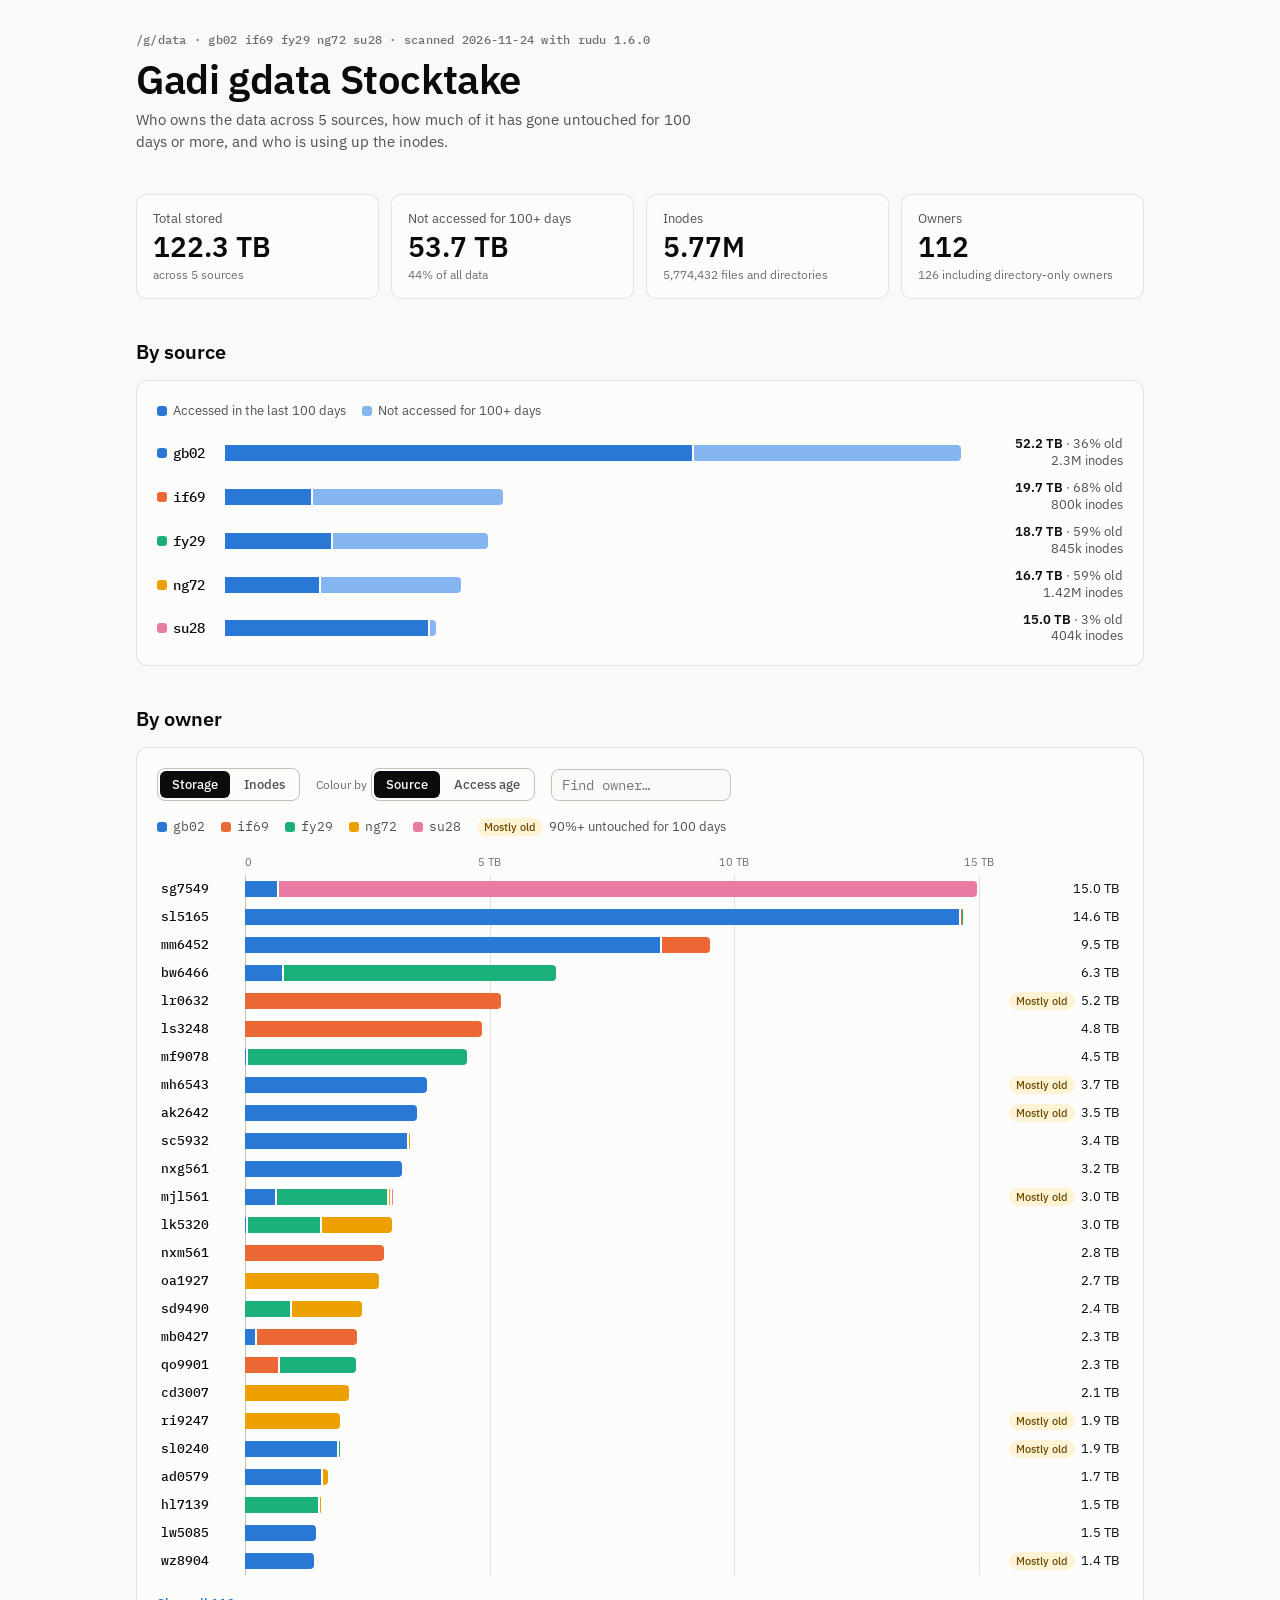
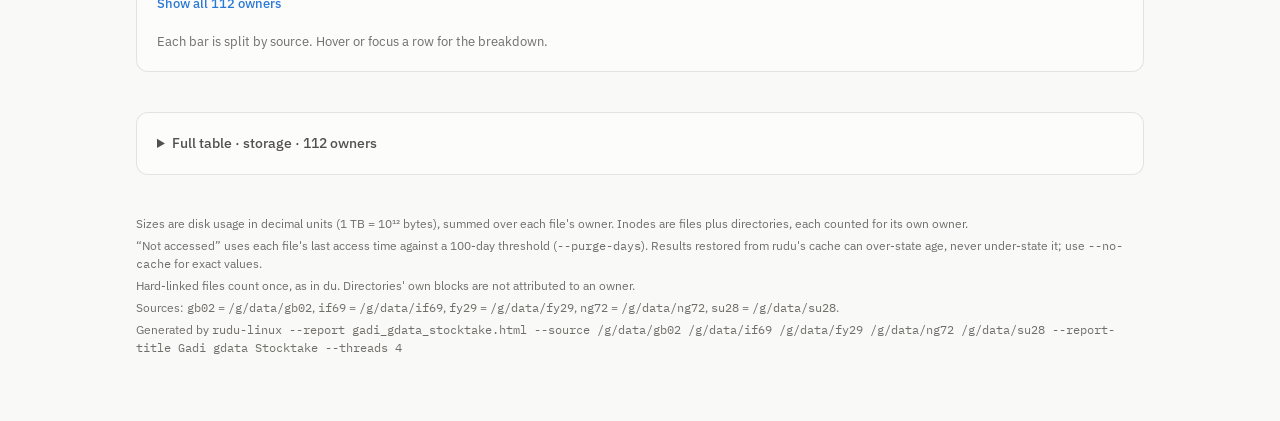
==== commit 7406fc92: "UPDATE: Gadi stocktakes 20261124T044930Z-335064" ====
--- a/docs/gadi_gdata_stocktake.html
+++ b/docs/gadi_gdata_stocktake.html
@@ -209,7 +209,7 @@
 </div>
 <div class="tip" id="tip" hidden></div>
 
-<script type="application/json" id="data">{"title":"Gadi gdata Stocktake","scanned":"2026-11-22","rudu_version":"1.6.0","purge_days":100,"command":"rudu-linux --report gadi_gdata_stocktake.html --source /g/data/gb02 /g/data/if69 /g/data/fy29 /g/data/ng72 /g/data/su28 --report-title Gadi gdata Stocktake --threads 4","common_parent":"/g/data","sources":[{"label":"gb02","path":"/g/data/gb02","bytes":51308399308800,"stale":18916887633920,"inodes":2297254,"files":2133587,"dirs":163667,"partial":false},{"label":"if69","path":"/g/data/if69","bytes":19616602148864,"stale":13176373477376,"inodes":800799,"files":702027,"dirs":98772,"partial":false},{"label":"fy29","path":"/g/data/fy29","bytes":18703679021056,"stale":11157817749504,"inodes":931173,"files":865982,"dirs":65191,"partial":false},{"label":"ng72","path":"/g/data/ng72","bytes":16341458542592,"stale":9863436562432,"inodes":1398008,"files":1276782,"dirs":121226,"partial":false},{"label":"su28","path":"/g/data/su28","bytes":14953636151296,"stale":392570261504,"inodes":402537,"files":396114,"dirs":6423,"partial":false}],"owners":[{"o":"ab4502","b":{"fy29":96915456,"gb02":104416083968,"ng72":1060529033216},"i":{"fy29":130,"gb02":44115,"ng72":57190},"stale":87386763264,"files":88922,"dirs":12513},{"o":"ab8992","b":{"gb02":1344429740032},"i":{"gb02":189125},"stale":56728416256,"files":140577,"dirs":48548},{"o":"ad0579","b":{"gb02":1593017348096,"ng72":100291923968},"i":{"gb02":5493,"ng72":10202},"stale":1522161557504,"files":11569,"dirs":4126},{"o":"ad1803","b":{"gb02":41861120},"i":{"gb02":40},"stale":36200448,"files":27,"dirs":13},{"o":"ad5509","b":{"if69":180805632},"i":{"if69":142},"stale":180805632,"files":123,"dirs":19},{"o":"ag3979","b":{},"i":{"ng72":5},"stale":0,"files":0,"dirs":5},{"o":"ah2717","b":{"if69":8259420160},"i":{"if69":5392},"stale":8137428992,"files":4648,"dirs":744},{"o":"ak2642","b":{"gb02":3515796193280},"i":{"gb02":160536},"stale":3515796193280,"files":159467,"dirs":1069},{"o":"ak5887","b":{"if69":58952155136},"i":{"if69":770},"stale":58952155136,"files":687,"dirs":83},{"o":"as5672","b":{},"i":{"gb02":7},"stale":0,"files":2,"dirs":5},{"o":"as8561","b":{"if69":134013968384},"i":{"if69":883},"stale":82807844864,"files":821,"dirs":62},{"o":"as9583","b":{"ng72":67088871424},"i":{"ng72":1642},"stale":67088871424,"files":1391,"dirs":251},{"o":"asp561","b":{"gb02":53252096},"i":{"gb02":2},"stale":53252096,"files":1,"dirs":1},{"o":"aw1142","b":{"if69":414404608},"i":{"if69":4937},"stale":414404608,"files":4028,"dirs":909},{"o":"bl6491","b":{"if69":45215014912},"i":{"gb02":1,"if69":91278},"stale":37150965760,"files":53463,"dirs":37816},{"o":"bw6466","b":{"fy29":5541676744704,"gb02":805922488320},"i":{"fy29":46562,"gb02":109},"stale":4869074751488,"files":45789,"dirs":882},{"o":"bx1902","b":{"gb02":155648},"i":{"gb02":4,"if69":3},"stale":155648,"files":3,"dirs":4},{"o":"cbe563","b":{"fy29":10672300032,"gb02":24576},"i":{"fy29":99,"gb02":2},"stale":24576,"files":90,"dirs":11},{"o":"cc6171","b":{"gb02":88710381568},"i":{"gb02":2727},"stale":88710127616,"files":1485,"dirs":1242},{"o":"cd3007","b":{"if69":99577856,"ng72":2121345835008},"i":{"if69":2,"ng72":158410},"stale":49607761920,"files":146872,"dirs":11540},{"o":"cd3022","b":{"gb02":985096192},"i":{"gb02":43106,"ng72":7},"stale":902963200,"files":41569,"dirs":1544},{"o":"cj0591","b":{"gb02":4124413952,"if69":48129499136,"su28":504085135360},"i":{"gb02":1160,"if69":32737,"su28":652},"stale":17664921600,"files":30560,"dirs":3989},{"o":"cm1405","b":{},"i":{"gb02":1},"stale":0,"files":0,"dirs":1},{"o":"cp9270","b":{"ng72":287818829824},"i":{"ng72":186922},"stale":152907149312,"files":186771,"dirs":151},{"o":"cxa561","b":{"if69":256403755008},"i":{"if69":21093},"stale":9558040576,"files":19733,"dirs":1360},{"o":"cxh603","b":{"gb02":9010913280,"ng72":816288366592},"i":{"gb02":434,"ng72":17205},"stale":167607046144,"files":17521,"dirs":118},{"o":"cxj565","b":{},"i":{"if69":1},"stale":0,"files":0,"dirs":1},{"o":"dh3280","b":{"gb02":89050714112},"i":{"gb02":72560},"stale":86175346688,"files":65505,"dirs":7055},{"o":"dr6273","b":{"gb02":140296192,"ng72":105930235904},"i":{"gb02":27,"ng72":2638},"stale":20100993024,"files":2319,"dirs":346},{"o":"ec0044","b":{"gb02":18574217216},"i":{"gb02":2324},"stale":18563534848,"files":2020,"dirs":304},{"o":"ef1645","b":{"gb02":48427298816},"i":{"gb02":1960},"stale":11171246080,"files":1729,"dirs":231},{"o":"em3807","b":{"gb02":8192},"i":{"gb02":2},"stale":8192,"files":1,"dirs":1},{"o":"fk0558","b":{"ng72":66239926272},"i":{"ng72":145800},"stale":66239926272,"files":145424,"dirs":376},{"o":"ft3359","b":{"gb02":11485241344},"i":{"gb02":1966},"stale":69632,"files":1889,"dirs":77},{"o":"gp8431","b":{"gb02":835584,"ng72":3829760},"i":{"gb02":4,"ng72":1011},"stale":200704,"files":943,"dirs":72},{"o":"gs5098","b":{"ng72":175045705728},"i":{"ng72":48},"stale":175045705728,"files":43,"dirs":5},{"o":"ha2606","b":{"fy29":12195516416},"i":{"fy29":91},"stale":12195516416,"files":56,"dirs":35},{"o":"hc0407","b":{"ng72":97632886784},"i":{"ng72":194},"stale":97632886784,"files":119,"dirs":75},{"o":"hh0258","b":{},"i":{"gb02":3},"stale":0,"files":0,"dirs":3},{"o":"hl7139","b":{"fy29":1526913064960,"gb02":3427356672,"ng72":9235537920},"i":{"fy29":19175,"gb02":54,"ng72":77897},"stale":181731753984,"files":86879,"dirs":10247},{"o":"il1874","b":{"gb02":129972838400},"i":{"gb02":7578},"stale":129962708992,"files":6554,"dirs":1024},{"o":"jd2435","b":{"ng72":11350650880},"i":{"ng72":48},"stale":5863149568,"files":41,"dirs":7},{"o":"jl1950","b":{"gb02":70203568128},"i":{"gb02":300},"stale":70203568128,"files":296,"dirs":4},{"o":"jl8556","b":{"gb02":1286260641792},"i":{"gb02":13358},"stale":0,"files":12625,"dirs":733},{"o":"jma548","b":{"fy29":6685061120,"gb02":826488897536},"i":{"fy29":14,"gb02":3407},"stale":808447746048,"files":3409,"dirs":12},{"o":"jn3312","b":{"su28":436609024},"i":{"su28":13936},"stale":193114112,"files":12747,"dirs":1189},{"o":"js2535","b":{"ng72":309338910720},"i":{"gb02":6,"ng72":21272},"stale":309338910720,"files":21210,"dirs":68},{"o":"js5018","b":{"ng72":67692023808},"i":{"ng72":2644},"stale":58508562432,"files":2274,"dirs":370},{"o":"jt0319","b":{"ng72":685298003968},"i":{"gb02":2,"ng72":77652},"stale":59122720768,"files":66274,"dirs":11380},{"o":"jt5160","b":{"gb02":8261001216,"if69":3741667328},"i":{"gb02":399,"if69":1149},"stale":12002635776,"files":1413,"dirs":135},{"o":"kl9722","b":{"ng72":1596366848},"i":{"ng72":284},"stale":1596366848,"files":265,"dirs":19},{"o":"kr2086","b":{"ng72":20653834240},"i":{"ng72":369},"stale":3498598400,"files":306,"dirs":63},{"o":"ks3902","b":{"ng72":1813774336},"i":{"ng72":2439},"stale":1813774336,"files":2430,"dirs":9},{"o":"lh5313","b":{"gb02":4714496},"i":{"gb02":11},"stale":4714496,"files":9,"dirs":2},{"o":"lk5320","b":{"fy29":1494187040768,"gb02":69896581120,"ng72":1371567837184},"i":{"fy29":24670,"gb02":4430,"ng72":4113},"stale":1286824869888,"files":27193,"dirs":6020},{"o":"lp9537","b":{"gb02":1788723200},"i":{"gb02":6009},"stale":1748013056,"files":5378,"dirs":631},{"o":"lr0632","b":{"if69":5223682543616},"i":{"if69":70375},"stale":5138751631360,"files":70108,"dirs":267},{"o":"ls3248","b":{"if69":4846576377856},"i":{"if69":41535},"stale":3388270223360,"files":38326,"dirs":3209},{"o":"lw5085","b":{"gb02":1451356004352},"i":{"gb02":455},"stale":52312895488,"files":392,"dirs":63},{"o":"mb0427","b":{"gb02":237318451200,"if69":2045005664256},"i":{"gb02":25864,"if69":112107},"stale":1616286818304,"files":133109,"dirs":4862},{"o":"mf9078","b":{"fy29":4473201790976,"gb02":70139834368},"i":{"fy29":325363,"gb02":31252},"stale":2044451692544,"files":338291,"dirs":18324},{"o":"mf9479","b":{"ng72":17434836992},"i":{"ng72":260},"stale":17434836992,"files":233,"dirs":27},{"o":"mg8987","b":{"fy29":323998326784},"i":{"fy29":200906},"stale":323998285824,"files":184869,"dirs":16037},{"o":"mh6543","b":{"gb02":3721397706752},"i":{"gb02":10202},"stale":3706854445056,"files":9051,"dirs":1151},{"o":"mjl561","b":{"fy29":2285274525696,"gb02":663963283456,"ng72":56786124800,"su28":289411072},"i":{"fy29":6331,"gb02":28801,"ng72":139,"su28":35},"stale":2840929959936,"files":33137,"dirs":2169},{"o":"mm5133","b":{"ng72":91475968},"i":{"gb02":7,"ng72":171},"stale":2056192,"files":150,"dirs":28},{"o":"mm6452","b":{"gb02":8530865463296,"if69":978624806912},"i":{"gb02":17874,"if69":13898},"stale":14384414720,"files":30798,"dirs":974},{"o":"mm7092","b":{"if69":17415954432},"i":{"if69":81},"stale":7446224896,"files":75,"dirs":6},{"o":"mn8773","b":{"fy29":21973311488,"gb02":2798067712},"i":{"fy29":25,"gb02":865},"stale":41263104,"files":711,"dirs":179},{"o":"mr4682","b":{"if69":1256947712},"i":{"if69":14},"stale":1256947712,"files":12,"dirs":2},{"o":"ms0476","b":{},"i":{"if69":1},"stale":0,"files":0,"dirs":1},{"o":"ms2920","b":{"ng72":139051008},"i":{"gb02":7,"ng72":81},"stale":8192,"files":80,"dirs":8},{"o":"ms5578","b":{"ng72":107729043456},"i":{"ng72":26212},"stale":106663456768,"files":23499,"dirs":2713},{"o":"mxr581","b":{"fy29":451403337728},"i":{"fy29":121990},"stale":93456789504,"files":102582,"dirs":19408},{"o":"nc3020","b":{"gb02":72429568},"i":{"gb02":7},"stale":72429568,"files":5,"dirs":2},{"o":"ne2942","b":{"ng72":155078656},"i":{"ng72":49},"stale":0,"files":39,"dirs":10},{"o":"nk2247","b":{"ng72":31712710656},"i":{"ng72":3517},"stale":10790813696,"files":2927,"dirs":590},{"o":"nt4273","b":{"gb02":84145324032},"i":{"gb02":1580,"ng72":2},"stale":42721792000,"files":1472,"dirs":110},{"o":"nxg561","b":{"gb02":3198510694400},"i":{"gb02":235972},"stale":17553145856,"files":235941,"dirs":31},{"o":"nxm561","b":{"if69":2831477841920},"i":{"if69":739},"stale":1549070426112,"files":735,"dirs":4},{"o":"oa1927","b":{"ng72":2741882126336},"i":{"ng72":349739},"stale":1937732751360,"files":299849,"dirs":49890},{"o":"oj9185","b":{},"i":{"ng72":1},"stale":0,"files":0,"dirs":1},{"o":"pag548","b":{"gb02":1375966932992},"i":{"gb02":55063},"stale":43514204160,"files":50879,"dirs":4184},{"o":"pc2687","b":{"gb02":380866064384,"su28":175577141248},"i":{"gb02":124975,"su28":6629},"stale":243443453952,"files":113214,"dirs":18390},{"o":"pd1739","b":{"if69":9255510016},"i":{"if69":59},"stale":2494464,"files":55,"dirs":4},{"o":"pg1235","b":{},"i":{"ng72":1},"stale":0,"files":0,"dirs":1},{"o":"pp7885","b":{"gb02":3882246144},"i":{"gb02":870},"stale":617840640,"files":724,"dirs":146},{"o":"ps3482","b":{},"i":{"gb02":1},"stale":0,"files":0,"dirs":1},{"o":"pv3484","b":{"ng72":17008857088},"i":{"ng72":13036},"stale":17008857088,"files":12290,"dirs":746},{"o":"qj2249","b":{"if69":462799917056},"i":{"if69":45867},"stale":338136698880,"files":44713,"dirs":1154},{"o":"qo9901","b":{"fy29":1591542243328,"if69":724742561792},"i":{"fy29":172133,"if69":18565},"stale":878366220288,"files":184334,"dirs":6364},{"o":"qr1706","b":{"if69":929967611904},"i":{"gb02":7,"if69":5065},"stale":0,"files":4784,"dirs":288},{"o":"rf4654","b":{},"i":{"gb02":2},"stale":0,"files":0,"dirs":2},{"o":"ri9247","b":{"ng72":1931964940288},"i":{"ng72":48040},"stale":1927983099904,"files":40649,"dirs":7391},{"o":"rk9077","b":{"gb02":213530464256,"if69":145520824320},"i":{"gb02":281351,"if69":35078},"stale":145520738304,"files":297553,"dirs":18876},{"o":"root","b":{},"i":{"fy29":1,"gb02":1,"if69":1,"ng72":1,"su28":1},"stale":0,"files":0,"dirs":5},{"o":"rq1991","b":{"if69":200704},"i":{"if69":34},"stale":200704,"files":24,"dirs":10},{"o":"rr2600","b":{"ng72":245432320},"i":{"ng72":222},"stale":243892224,"files":189,"dirs":33},{"o":"sc1326","b":{"gb02":1076441088,"if69":247914913792},"i":{"gb02":181,"if69":247602},"stale":165013012480,"files":211346,"dirs":36437},{"o":"sc5932","b":{"gb02":3354425675776,"ng72":428675072},"i":{"gb02":134898,"ng72":1367},"stale":1245706846208,"files":124729,"dirs":11536},{"o":"sd9490","b":{"fy29":955741356032,"gb02":1499480064,"ng72":1441788768256},"i":{"fy29":10167,"gb02":57289,"ng72":20473},"stale":2070071558144,"files":79823,"dirs":8106},{"o":"sg3790","b":{"gb02":1500184576},"i":{"gb02":81},"stale":1500184576,"files":68,"dirs":13},{"o":"sg7549","b":{"gb02":695107735552,"su28":14273247854592},"i":{"gb02":54413,"su28":381284},"stale":719937994752,"files":415012,"dirs":20685},{"o":"sho561","b":{"fy29":672419840,"gb02":8275566592},"i":{"fy29":1417,"gb02":5308},"stale":2161127424,"files":6056,"dirs":669},{"o":"sk6139","b":{"ng72":18276352},"i":{"ng72":75},"stale":0,"files":56,"dirs":19},{"o":"sl0240","b":{"fy29":5357568,"gb02":1931178467328},"i":{"fy29":13,"gb02":20465},"stale":1931183456256,"files":17706,"dirs":2772},{"o":"sl5165","b":{"fy29":39677952,"gb02":13723081940992,"if69":14149820416},"i":{"fy29":89,"gb02":527076,"if69":226},"stale":2810108952576,"files":519846,"dirs":7545},{"o":"sm5259","b":{"gb02":939978752,"ng72":3364421632},"i":{"gb02":587,"ng72":650},"stale":896942080,"files":1042,"dirs":195},{"o":"sv6923","b":{"gb02":148299776},"i":{"gb02":86},"stale":148295680,"files":60,"dirs":26},{"o":"sx4303","b":{"gb02":16384},"i":{"gb02":14},"stale":16384,"files":6,"dirs":8},{"o":"sz2492","b":{"ng72":365478092800},"i":{"gb02":4,"ng72":17040},"stale":220431642624,"files":16591,"dirs":453},{"o":"td6427","b":{"if69":2838544384},"i":{"if69":3537},"stale":2838544384,"files":3524,"dirs":13},{"o":"tm4359","b":{"gb02":4096},"i":{"gb02":3},"stale":0,"files":1,"dirs":2},{"o":"tp4064","b":{"if69":468280389632},"i":{"if69":6048},"stale":273857568768,"files":5800,"dirs":248},{"o":"ts8639","b":{"gb02":7162884096},"i":{"gb02":13136},"stale":7128797184,"files":12289,"dirs":847},{"o":"wl0799","b":{"gb02":209592442880},"i":{"gb02":2767},"stale":4489584640,"files":2568,"dirs":199},{"o":"wz4975","b":{"ng72":952567689216},"i":{"ng72":36928},"stale":951609827328,"files":36894,"dirs":34},{"o":"wz8904","b":{"gb02":1409106337792},"i":{"gb02":104526},"stale":1409106337792,"files":97451,"dirs":7075},{"o":"xw6141","b":{"ng72":1046488457216},"i":{"ng72":56162},"stale":726742523904,"files":52390,"dirs":3772},{"o":"yb4721","b":{"fy29":7400030208},"i":{"fy29":1997},"stale":7400030208,"files":1812,"dirs":185},{"o":"ym7079","b":{},"i":{"ng72":1},"stale":0,"files":0,"dirs":1},{"o":"yz1881","b":{"ng72":1064960},"i":{"ng72":8},"stale":1064960,"files":6,"dirs":2},{"o":"yz9294","b":{"if69":111681449984},"i":{"if69":41580},"stale":1589751808,"files":34811,"dirs":6769},{"o":"zm5261","b":{},"i":{"ng72":1},"stale":0,"files":0,"dirs":1},{"o":"zz6006","b":{"ng72":249411035136},"i":{"gb02":2,"ng72":55840},"stale":238926172160,"files":53336,"dirs":2506}]}</script>
+<script type="application/json" id="data">{"title":"Gadi gdata Stocktake","scanned":"2026-11-24","rudu_version":"1.6.0","purge_days":100,"command":"rudu-linux --report gadi_gdata_stocktake.html --source /g/data/gb02 /g/data/if69 /g/data/fy29 /g/data/ng72 /g/data/su28 --report-title Gadi gdata Stocktake --threads 4","common_parent":"/g/data","sources":[{"label":"gb02","path":"/g/data/gb02","bytes":52220418130432,"stale":18951999340544,"inodes":2301440,"files":2136696,"dirs":164744,"partial":false},{"label":"if69","path":"/g/data/if69","bytes":19712691204096,"stale":13476772237312,"inodes":799892,"files":701262,"dirs":98630,"partial":false},{"label":"fy29","path":"/g/data/fy29","bytes":18662068867072,"stale":10979541995520,"inodes":845274,"files":778808,"dirs":66466,"partial":false},{"label":"ng72","path":"/g/data/ng72","bytes":16732214128640,"stale":9900479135744,"inodes":1424240,"files":1300441,"dirs":123799,"partial":false},{"label":"su28","path":"/g/data/su28","bytes":14966555582464,"stale":392570261504,"inodes":403586,"files":396152,"dirs":7434,"partial":false}],"owners":[{"o":"(unknown)","b":{},"i":{"fy29":1},"stale":0,"files":1,"dirs":0},{"o":"ab4502","b":{"fy29":96915456,"gb02":104416083968,"ng72":1084001857536},"i":{"fy29":130,"gb02":44115,"ng72":57211},"stale":87386763264,"files":88940,"dirs":12516},{"o":"ab8992","b":{"gb02":1346021822464},"i":{"gb02":192839},"stale":57541242880,"files":143254,"dirs":49585},{"o":"ad0579","b":{"gb02":1593030729728,"ng72":100291923968},"i":{"gb02":5494,"ng72":10202},"stale":1522161557504,"files":11570,"dirs":4126},{"o":"ad1803","b":{"gb02":41861120},"i":{"gb02":40},"stale":36200448,"files":27,"dirs":13},{"o":"ad5509","b":{"if69":180805632},"i":{"if69":142},"stale":180805632,"files":123,"dirs":19},{"o":"ag3979","b":{},"i":{"ng72":5},"stale":0,"files":0,"dirs":5},{"o":"ah2717","b":{"if69":8259420160},"i":{"if69":5392},"stale":8137428992,"files":4648,"dirs":744},{"o":"ak2642","b":{"gb02":3515796193280},"i":{"gb02":160536},"stale":3515796193280,"files":159467,"dirs":1069},{"o":"ak5887","b":{"if69":58952155136},"i":{"if69":770},"stale":58952155136,"files":687,"dirs":83},{"o":"as5672","b":{},"i":{"gb02":7},"stale":0,"files":2,"dirs":5},{"o":"as8561","b":{"if69":134013968384},"i":{"if69":883},"stale":82807844864,"files":821,"dirs":62},{"o":"as9583","b":{"ng72":67088871424},"i":{"ng72":1642},"stale":67088871424,"files":1391,"dirs":251},{"o":"asp561","b":{"gb02":53252096},"i":{"gb02":2},"stale":53252096,"files":1,"dirs":1},{"o":"aw1142","b":{"if69":414404608},"i":{"if69":4937},"stale":414404608,"files":4028,"dirs":909},{"o":"bl6491","b":{"if69":45215014912},"i":{"gb02":1,"if69":91278},"stale":37151072256,"files":53463,"dirs":37816},{"o":"bw6466","b":{"fy29":5541676744704,"gb02":805922488320},"i":{"fy29":46562,"gb02":109},"stale":4901992419328,"files":45789,"dirs":882},{"o":"bx1902","b":{"gb02":155648},"i":{"gb02":4,"if69":3},"stale":155648,"files":3,"dirs":4},{"o":"cbe563","b":{"fy29":10672300032,"gb02":24576},"i":{"fy29":99,"gb02":2},"stale":24576,"files":90,"dirs":11},{"o":"cc6171","b":{"gb02":88710381568},"i":{"gb02":2727},"stale":88710127616,"files":1485,"dirs":1242},{"o":"cd3007","b":{"if69":99577856,"ng72":2121345835008},"i":{"if69":2,"ng72":158410},"stale":49607761920,"files":146872,"dirs":11540},{"o":"cd3022","b":{"gb02":985096192},"i":{"gb02":43106,"ng72":7},"stale":902963200,"files":41569,"dirs":1544},{"o":"cj0591","b":{"gb02":4124413952,"if69":48168742912,"su28":504085135360},"i":{"gb02":1160,"if69":32779,"su28":652},"stale":17745387520,"files":30592,"dirs":3999},{"o":"cm1405","b":{},"i":{"gb02":1},"stale":0,"files":0,"dirs":1},{"o":"cp9270","b":{"ng72":287818829824},"i":{"ng72":186922},"stale":152907149312,"files":186771,"dirs":151},{"o":"cxa561","b":{"if69":256403755008},"i":{"if69":21093},"stale":9558040576,"files":19733,"dirs":1360},{"o":"cxh603","b":{"gb02":9010913280,"ng72":816288366592},"i":{"gb02":434,"ng72":17205},"stale":167612846080,"files":17521,"dirs":118},{"o":"cxj565","b":{},"i":{"if69":1},"stale":0,"files":0,"dirs":1},{"o":"dh3280","b":{"gb02":89050714112},"i":{"gb02":72560},"stale":86175346688,"files":65505,"dirs":7055},{"o":"dr6273","b":{"gb02":140296192,"ng72":126530461696},"i":{"gb02":27,"ng72":3183},"stale":20100993024,"files":2689,"dirs":521},{"o":"ec0044","b":{"gb02":18574217216},"i":{"gb02":2324},"stale":18563534848,"files":2020,"dirs":304},{"o":"ef1645","b":{"gb02":48430190592},"i":{"gb02":1961},"stale":11171246080,"files":1730,"dirs":231},{"o":"em3807","b":{"gb02":8192},"i":{"gb02":2},"stale":8192,"files":1,"dirs":1},{"o":"fk0558","b":{"ng72":66239926272},"i":{"ng72":145800},"stale":66239926272,"files":145424,"dirs":376},{"o":"ft3359","b":{"gb02":11485241344},"i":{"gb02":1966},"stale":69632,"files":1889,"dirs":77},{"o":"gp8431","b":{"gb02":835584,"ng72":3829760},"i":{"gb02":4,"ng72":1011},"stale":200704,"files":943,"dirs":72},{"o":"gs5098","b":{"ng72":175045705728},"i":{"ng72":48},"stale":175045705728,"files":43,"dirs":5},{"o":"ha2606","b":{"fy29":12195516416},"i":{"fy29":91},"stale":12195516416,"files":56,"dirs":35},{"o":"hc0407","b":{"ng72":97632886784},"i":{"ng72":194},"stale":97632886784,"files":119,"dirs":75},{"o":"hh0258","b":{},"i":{"gb02":3},"stale":0,"files":0,"dirs":3},{"o":"hl7139","b":{"fy29":1526965211136,"gb02":3427356672,"ng72":9235537920},"i":{"fy29":19278,"gb02":54,"ng72":77897},"stale":181731753984,"files":86973,"dirs":10256},{"o":"il1874","b":{"gb02":129972838400},"i":{"gb02":7578},"stale":129962708992,"files":6554,"dirs":1024},{"o":"jd2435","b":{"ng72":11350650880},"i":{"ng72":48},"stale":6112587776,"files":41,"dirs":7},{"o":"jl1950","b":{"gb02":70203568128},"i":{"gb02":300},"stale":70203568128,"files":296,"dirs":4},{"o":"jl8556","b":{"gb02":1286260641792},"i":{"gb02":13358},"stale":0,"files":12625,"dirs":733},{"o":"jma548","b":{"fy29":6685061120,"gb02":826488897536},"i":{"fy29":14,"gb02":3407},"stale":809580339200,"files":3409,"dirs":12},{"o":"jn3312","b":{"su28":436609024},"i":{"su28":13936},"stale":193114112,"files":12747,"dirs":1189},{"o":"js2535","b":{"ng72":309338910720},"i":{"gb02":6,"ng72":21272},"stale":309338910720,"files":21210,"dirs":68},{"o":"js5018","b":{"ng72":67692023808},"i":{"ng72":2644},"stale":58508562432,"files":2274,"dirs":370},{"o":"jt0319","b":{"ng72":966676746240},"i":{"gb02":2,"ng72":77670},"stale":59122720768,"files":66291,"dirs":11381},{"o":"jt5160","b":{"gb02":8261001216,"if69":3741667328},"i":{"gb02":399,"if69":1149},"stale":12002635776,"files":1413,"dirs":135},{"o":"kl9722","b":{"ng72":1596366848},"i":{"ng72":284},"stale":1596366848,"files":265,"dirs":19},{"o":"kr2086","b":{"ng72":20662697984},"i":{"ng72":375},"stale":3498598400,"files":312,"dirs":63},{"o":"ks3902","b":{"ng72":1813774336},"i":{"ng72":2439},"stale":1813774336,"files":2430,"dirs":9},{"o":"lh5313","b":{"gb02":4714496},"i":{"gb02":11},"stale":4714496,"files":9,"dirs":2},{"o":"lk5320","b":{"fy29":1494187040768,"gb02":69906895360,"ng72":1436817170432},"i":{"fy29":24670,"gb02":4543,"ng72":31135},"stale":1323617771520,"files":51918,"dirs":8430},{"o":"lp9537","b":{"gb02":1788723200},"i":{"gb02":6009},"stale":1748013056,"files":5378,"dirs":631},{"o":"lr0632","b":{"if69":5223682543616},"i":{"if69":70375},"stale":5178268372992,"files":70108,"dirs":267},{"o":"ls3248","b":{"if69":4846576377856},"i":{"if69":41535},"stale":3388270223360,"files":38326,"dirs":3209},{"o":"lw5085","b":{"gb02":1451356004352},"i":{"gb02":455},"stale":52312895488,"files":392,"dirs":63},{"o":"mb0427","b":{"gb02":237322104832,"if69":2045005664256},"i":{"gb02":26074,"if69":112107},"stale":1616291356672,"files":133319,"dirs":4862},{"o":"mf9078","b":{"fy29":4473201790976,"gb02":70160752640},"i":{"fy29":325363,"gb02":31283},"stale":2044451692544,"files":338321,"dirs":18325},{"o":"mf9479","b":{"ng72":17434836992},"i":{"ng72":260},"stale":17434836992,"files":233,"dirs":27},{"o":"mg8987","b":{"fy29":323998326784},"i":{"fy29":200906},"stale":323998285824,"files":184869,"dirs":16037},{"o":"mh6543","b":{"gb02":3721430859776},"i":{"gb02":10252},"stale":3706854445056,"files":9092,"dirs":1160},{"o":"mjl561","b":{"fy29":2285274525696,"gb02":663963283456,"ng72":56786124800,"su28":289411072},"i":{"fy29":6331,"gb02":28801,"ng72":139,"su28":35},"stale":2840930000896,"files":33137,"dirs":2169},{"o":"mm5133","b":{"ng72":91475968},"i":{"gb02":7,"ng72":171},"stale":2056192,"files":150,"dirs":28},{"o":"mm6452","b":{"gb02":8530865463296,"if69":978624806912},"i":{"gb02":17874,"if69":13898},"stale":14384414720,"files":30798,"dirs":974},{"o":"mm7092","b":{"if69":17415954432},"i":{"if69":81},"stale":7446224896,"files":75,"dirs":6},{"o":"mn8773","b":{"fy29":21973311488,"gb02":2798067712},"i":{"fy29":25,"gb02":865},"stale":41263104,"files":711,"dirs":179},{"o":"mr4682","b":{"if69":1256947712},"i":{"if69":14},"stale":1256947712,"files":12,"dirs":2},{"o":"ms0476","b":{},"i":{"if69":1},"stale":0,"files":0,"dirs":1},{"o":"ms2920","b":{"ng72":139051008},"i":{"gb02":7,"ng72":81},"stale":8192,"files":80,"dirs":8},{"o":"ms5578","b":{"ng72":107729043456},"i":{"ng72":26212},"stale":106663456768,"files":23499,"dirs":2713},{"o":"mxr581","b":{"fy29":451403337728},"i":{"fy29":121990},"stale":93578702848,"files":102582,"dirs":19408},{"o":"nc3020","b":{"gb02":72429568},"i":{"gb02":7},"stale":72429568,"files":5,"dirs":2},{"o":"ne2942","b":{"ng72":155078656},"i":{"ng72":49},"stale":0,"files":39,"dirs":10},{"o":"nk2247","b":{"ng72":31712710656},"i":{"ng72":3517},"stale":10790813696,"files":2927,"dirs":590},{"o":"nt4273","b":{"gb02":84145324032},"i":{"gb02":1580,"ng72":2},"stale":42721792000,"files":1472,"dirs":110},{"o":"nxg561","b":{"gb02":3198510694400},"i":{"gb02":235972},"stale":17553145856,"files":235941,"dirs":31},{"o":"nxm561","b":{"if69":2831477841920},"i":{"if69":739},"stale":1809871831040,"files":735,"dirs":4},{"o":"oa1927","b":{"ng72":2741882126336},"i":{"ng72":349739},"stale":1937732751360,"files":299849,"dirs":49890},{"o":"oj9185","b":{},"i":{"ng72":1},"stale":0,"files":0,"dirs":1},{"o":"pag548","b":{"gb02":1375966949376},"i":{"gb02":55063},"stale":43835080704,"files":50879,"dirs":4184},{"o":"pc2687","b":{"gb02":380869357568,"su28":194394128384},"i":{"gb02":125022,"su28":7771},"stale":243443453952,"files":113388,"dirs":19405},{"o":"pd1739","b":{"if69":9255510016},"i":{"if69":59},"stale":2494464,"files":55,"dirs":4},{"o":"pg1235","b":{},"i":{"ng72":1},"stale":0,"files":0,"dirs":1},{"o":"pp7885","b":{"gb02":3882246144},"i":{"gb02":870},"stale":617840640,"files":724,"dirs":146},{"o":"ps3482","b":{},"i":{"gb02":1},"stale":0,"files":0,"dirs":1},{"o":"pv3484","b":{"ng72":17008857088},"i":{"ng72":13036},"stale":17008857088,"files":12290,"dirs":746},{"o":"qj2249","b":{"if69":462799917056},"i":{"if69":45867},"stale":338136698880,"files":44713,"dirs":1154},{"o":"qo9901","b":{"fy29":1549879943168,"if69":724742561792},"i":{"fy29":86130,"if69":18565},"stale":699896209408,"files":97065,"dirs":7630},{"o":"qr1706","b":{"if69":929967611904},"i":{"gb02":7,"if69":5065},"stale":0,"files":4784,"dirs":288},{"o":"rf4654","b":{},"i":{"gb02":2},"stale":0,"files":0,"dirs":2},{"o":"ri9247","b":{"ng72":1931964940288},"i":{"ng72":48040},"stale":1927983239168,"files":40649,"dirs":7391},{"o":"rk9077","b":{"gb02":213530464256,"if69":145520824320},"i":{"gb02":281351,"if69":35078},"stale":145520738304,"files":297553,"dirs":18876},{"o":"root","b":{},"i":{"fy29":1,"gb02":1,"if69":1,"ng72":1,"su28":1},"stale":0,"files":0,"dirs":5},{"o":"rq1991","b":{"if69":200704},"i":{"if69":34},"stale":200704,"files":24,"dirs":10},{"o":"rr2600","b":{"ng72":245432320},"i":{"ng72":222},"stale":243892224,"files":189,"dirs":33},{"o":"sc1326","b":{"gb02":1076441088,"if69":247941517312},"i":{"gb02":181,"if69":247747},"stale":165019283456,"files":211485,"dirs":36443},{"o":"sc5932","b":{"gb02":3354425675776,"ng72":428675072},"i":{"gb02":134898,"ng72":1367},"stale":1245706846208,"files":124729,"dirs":11536},{"o":"sd9490","b":{"fy29":955741356032,"gb02":1499480064,"ng72":1441788768256},"i":{"fy29":10167,"gb02":57289,"ng72":20473},"stale":2070071558144,"files":79823,"dirs":8106},{"o":"sg3790","b":{"gb02":1500184576},"i":{"gb02":81},"stale":1500184576,"files":68,"dirs":13},{"o":"sg7549","b":{"gb02":695356542976,"su28":14267350298624},"i":{"gb02":54437,"su28":381191},"stale":719937994752,"files":414943,"dirs":20685},{"o":"sho561","b":{"fy29":672419840,"gb02":8275566592},"i":{"fy29":1417,"gb02":5308},"stale":2161127424,"files":6056,"dirs":669},{"o":"sk6139","b":{"ng72":20992000},"i":{"ng72":94},"stale":0,"files":70,"dirs":24},{"o":"sl0240","b":{"fy29":5357568,"gb02":1931178467328},"i":{"fy29":13,"gb02":20465},"stale":1931183456256,"files":17706,"dirs":2772},{"o":"sl5165","b":{"fy29":39677952,"gb02":14633172250624,"if69":14149820416},"i":{"fy29":89,"gb02":527071,"if69":226},"stale":2810108952576,"files":519842,"dirs":7544},{"o":"sm5259","b":{"gb02":939978752,"ng72":3364421632},"i":{"gb02":587,"ng72":650},"stale":896942080,"files":1042,"dirs":195},{"o":"sv6923","b":{"gb02":148299776},"i":{"gb02":86},"stale":148295680,"files":60,"dirs":26},{"o":"sx4303","b":{"gb02":16384},"i":{"gb02":14},"stale":16384,"files":6,"dirs":8},{"o":"sz2492","b":{"ng72":365478092800},"i":{"gb02":4,"ng72":17040},"stale":220431642624,"files":16591,"dirs":453},{"o":"td6427","b":{"if69":2838544384},"i":{"if69":3537},"stale":2838544384,"files":3524,"dirs":13},{"o":"tm4359","b":{"gb02":4096},"i":{"gb02":3},"stale":0,"files":1,"dirs":2},{"o":"tp4064","b":{"if69":468280389632},"i":{"if69":6048},"stale":273857568768,"files":5800,"dirs":248},{"o":"ts8639","b":{"gb02":7162884096},"i":{"gb02":13136},"stale":7128797184,"files":12289,"dirs":847},{"o":"wl0799","b":{"gb02":209592442880},"i":{"gb02":2767},"stale":4489584640,"files":2568,"dirs":199},{"o":"wz4975","b":{"ng72":952567689216},"i":{"ng72":36928},"stale":951609827328,"files":36894,"dirs":34},{"o":"wz8904","b":{"gb02":1409106337792},"i":{"gb02":104526},"stale":1409106337792,"files":97451,"dirs":7075},{"o":"xw6141","b":{"ng72":1046537236480},"i":{"ng72":56203},"stale":726736863232,"files":52425,"dirs":3778},{"o":"yb4721","b":{"fy29":7400030208},"i":{"fy29":1997},"stale":7400030208,"files":1812,"dirs":185},{"o":"ym7079","b":{},"i":{"ng72":1},"stale":0,"files":0,"dirs":1},{"o":"yz1881","b":{"ng72":1064960},"i":{"ng72":8},"stale":1064960,"files":6,"dirs":2},{"o":"yz9294","b":{"if69":207704657920},"i":{"if69":40486},"stale":1578983424,"files":33875,"dirs":6611},{"o":"zm5261","b":{},"i":{"ng72":1},"stale":0,"files":0,"dirs":1},{"o":"zz6006","b":{"ng72":249405136896},"i":{"gb02":2,"ng72":54400},"stale":238926172160,"files":51896,"dirs":2506}]}</script>
 <script>
 (function () {
   const D = JSON.parse(document.getElementById("data").textContent);
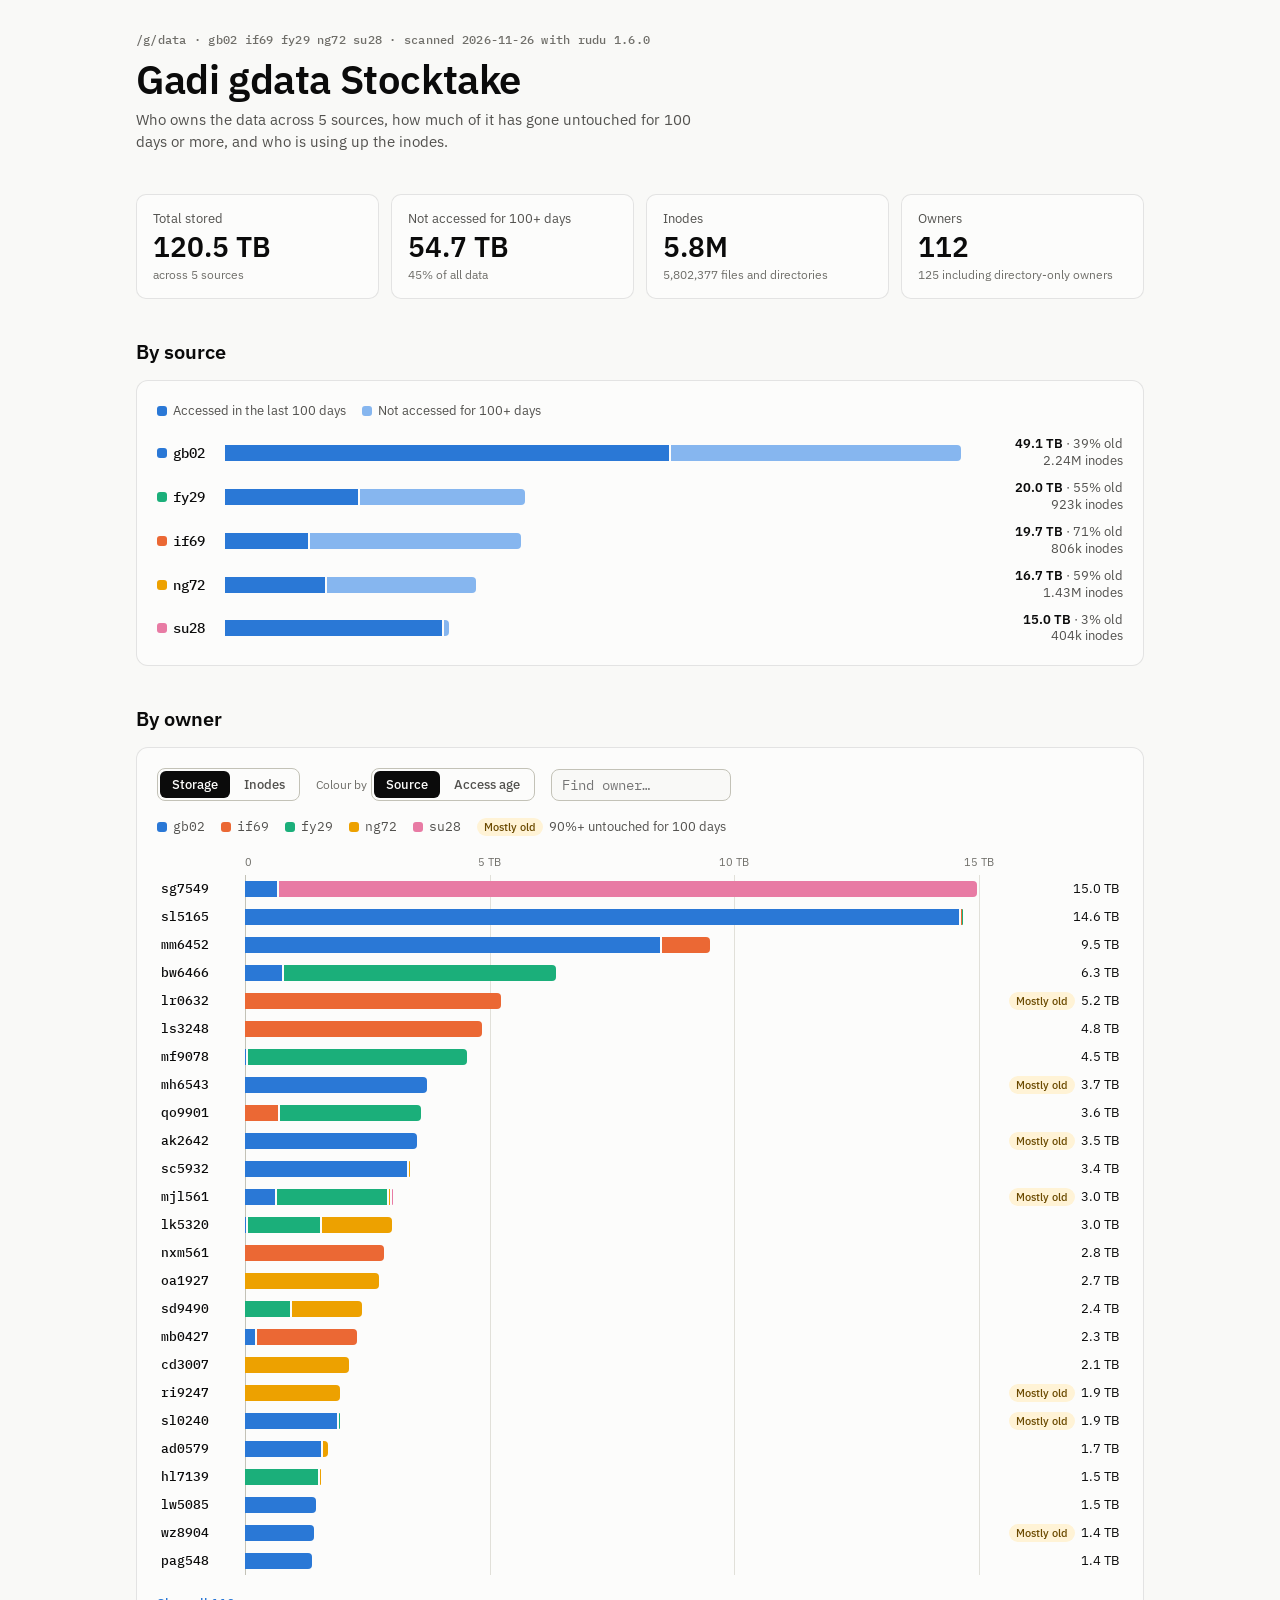
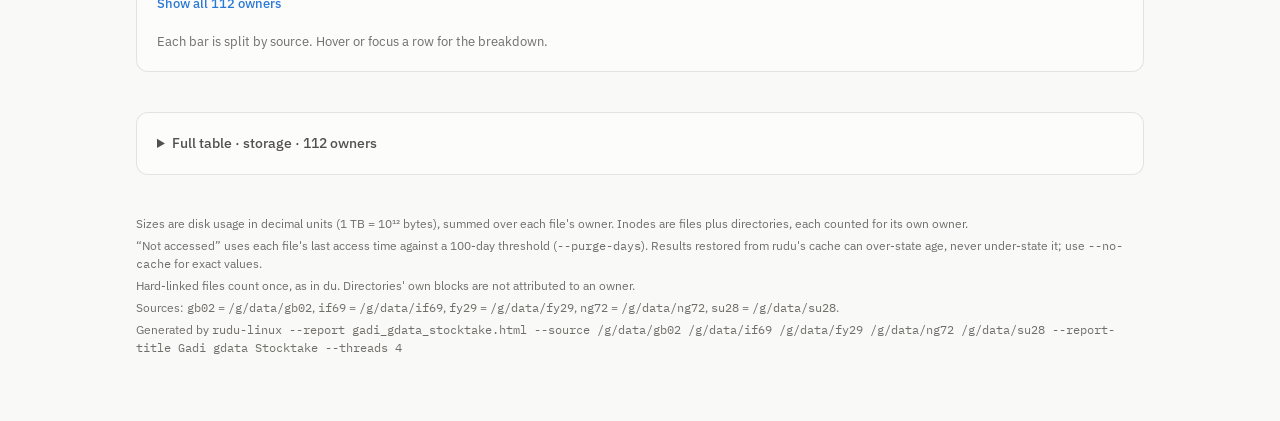
==== commit fb5a0b3e: "UPDATE: Gadi stocktakes 20261126T025256Z-1567316" ====
--- a/docs/gadi_gdata_stocktake.html
+++ b/docs/gadi_gdata_stocktake.html
@@ -209,7 +209,7 @@
 </div>
 <div class="tip" id="tip" hidden></div>
 
-<script type="application/json" id="data">{"title":"Gadi gdata Stocktake","scanned":"2026-11-24","rudu_version":"1.6.0","purge_days":100,"command":"rudu-linux --report gadi_gdata_stocktake.html --source /g/data/gb02 /g/data/if69 /g/data/fy29 /g/data/ng72 /g/data/su28 --report-title Gadi gdata Stocktake --threads 4","common_parent":"/g/data","sources":[{"label":"gb02","path":"/g/data/gb02","bytes":52220418130432,"stale":18951999340544,"inodes":2301440,"files":2136696,"dirs":164744,"partial":false},{"label":"if69","path":"/g/data/if69","bytes":19712691204096,"stale":13476772237312,"inodes":799892,"files":701262,"dirs":98630,"partial":false},{"label":"fy29","path":"/g/data/fy29","bytes":18662068867072,"stale":10979541995520,"inodes":845274,"files":778808,"dirs":66466,"partial":false},{"label":"ng72","path":"/g/data/ng72","bytes":16732214128640,"stale":9900479135744,"inodes":1424240,"files":1300441,"dirs":123799,"partial":false},{"label":"su28","path":"/g/data/su28","bytes":14966555582464,"stale":392570261504,"inodes":403586,"files":396152,"dirs":7434,"partial":false}],"owners":[{"o":"(unknown)","b":{},"i":{"fy29":1},"stale":0,"files":1,"dirs":0},{"o":"ab4502","b":{"fy29":96915456,"gb02":104416083968,"ng72":1084001857536},"i":{"fy29":130,"gb02":44115,"ng72":57211},"stale":87386763264,"files":88940,"dirs":12516},{"o":"ab8992","b":{"gb02":1346021822464},"i":{"gb02":192839},"stale":57541242880,"files":143254,"dirs":49585},{"o":"ad0579","b":{"gb02":1593030729728,"ng72":100291923968},"i":{"gb02":5494,"ng72":10202},"stale":1522161557504,"files":11570,"dirs":4126},{"o":"ad1803","b":{"gb02":41861120},"i":{"gb02":40},"stale":36200448,"files":27,"dirs":13},{"o":"ad5509","b":{"if69":180805632},"i":{"if69":142},"stale":180805632,"files":123,"dirs":19},{"o":"ag3979","b":{},"i":{"ng72":5},"stale":0,"files":0,"dirs":5},{"o":"ah2717","b":{"if69":8259420160},"i":{"if69":5392},"stale":8137428992,"files":4648,"dirs":744},{"o":"ak2642","b":{"gb02":3515796193280},"i":{"gb02":160536},"stale":3515796193280,"files":159467,"dirs":1069},{"o":"ak5887","b":{"if69":58952155136},"i":{"if69":770},"stale":58952155136,"files":687,"dirs":83},{"o":"as5672","b":{},"i":{"gb02":7},"stale":0,"files":2,"dirs":5},{"o":"as8561","b":{"if69":134013968384},"i":{"if69":883},"stale":82807844864,"files":821,"dirs":62},{"o":"as9583","b":{"ng72":67088871424},"i":{"ng72":1642},"stale":67088871424,"files":1391,"dirs":251},{"o":"asp561","b":{"gb02":53252096},"i":{"gb02":2},"stale":53252096,"files":1,"dirs":1},{"o":"aw1142","b":{"if69":414404608},"i":{"if69":4937},"stale":414404608,"files":4028,"dirs":909},{"o":"bl6491","b":{"if69":45215014912},"i":{"gb02":1,"if69":91278},"stale":37151072256,"files":53463,"dirs":37816},{"o":"bw6466","b":{"fy29":5541676744704,"gb02":805922488320},"i":{"fy29":46562,"gb02":109},"stale":4901992419328,"files":45789,"dirs":882},{"o":"bx1902","b":{"gb02":155648},"i":{"gb02":4,"if69":3},"stale":155648,"files":3,"dirs":4},{"o":"cbe563","b":{"fy29":10672300032,"gb02":24576},"i":{"fy29":99,"gb02":2},"stale":24576,"files":90,"dirs":11},{"o":"cc6171","b":{"gb02":88710381568},"i":{"gb02":2727},"stale":88710127616,"files":1485,"dirs":1242},{"o":"cd3007","b":{"if69":99577856,"ng72":2121345835008},"i":{"if69":2,"ng72":158410},"stale":49607761920,"files":146872,"dirs":11540},{"o":"cd3022","b":{"gb02":985096192},"i":{"gb02":43106,"ng72":7},"stale":902963200,"files":41569,"dirs":1544},{"o":"cj0591","b":{"gb02":4124413952,"if69":48168742912,"su28":504085135360},"i":{"gb02":1160,"if69":32779,"su28":652},"stale":17745387520,"files":30592,"dirs":3999},{"o":"cm1405","b":{},"i":{"gb02":1},"stale":0,"files":0,"dirs":1},{"o":"cp9270","b":{"ng72":287818829824},"i":{"ng72":186922},"stale":152907149312,"files":186771,"dirs":151},{"o":"cxa561","b":{"if69":256403755008},"i":{"if69":21093},"stale":9558040576,"files":19733,"dirs":1360},{"o":"cxh603","b":{"gb02":9010913280,"ng72":816288366592},"i":{"gb02":434,"ng72":17205},"stale":167612846080,"files":17521,"dirs":118},{"o":"cxj565","b":{},"i":{"if69":1},"stale":0,"files":0,"dirs":1},{"o":"dh3280","b":{"gb02":89050714112},"i":{"gb02":72560},"stale":86175346688,"files":65505,"dirs":7055},{"o":"dr6273","b":{"gb02":140296192,"ng72":126530461696},"i":{"gb02":27,"ng72":3183},"stale":20100993024,"files":2689,"dirs":521},{"o":"ec0044","b":{"gb02":18574217216},"i":{"gb02":2324},"stale":18563534848,"files":2020,"dirs":304},{"o":"ef1645","b":{"gb02":48430190592},"i":{"gb02":1961},"stale":11171246080,"files":1730,"dirs":231},{"o":"em3807","b":{"gb02":8192},"i":{"gb02":2},"stale":8192,"files":1,"dirs":1},{"o":"fk0558","b":{"ng72":66239926272},"i":{"ng72":145800},"stale":66239926272,"files":145424,"dirs":376},{"o":"ft3359","b":{"gb02":11485241344},"i":{"gb02":1966},"stale":69632,"files":1889,"dirs":77},{"o":"gp8431","b":{"gb02":835584,"ng72":3829760},"i":{"gb02":4,"ng72":1011},"stale":200704,"files":943,"dirs":72},{"o":"gs5098","b":{"ng72":175045705728},"i":{"ng72":48},"stale":175045705728,"files":43,"dirs":5},{"o":"ha2606","b":{"fy29":12195516416},"i":{"fy29":91},"stale":12195516416,"files":56,"dirs":35},{"o":"hc0407","b":{"ng72":97632886784},"i":{"ng72":194},"stale":97632886784,"files":119,"dirs":75},{"o":"hh0258","b":{},"i":{"gb02":3},"stale":0,"files":0,"dirs":3},{"o":"hl7139","b":{"fy29":1526965211136,"gb02":3427356672,"ng72":9235537920},"i":{"fy29":19278,"gb02":54,"ng72":77897},"stale":181731753984,"files":86973,"dirs":10256},{"o":"il1874","b":{"gb02":129972838400},"i":{"gb02":7578},"stale":129962708992,"files":6554,"dirs":1024},{"o":"jd2435","b":{"ng72":11350650880},"i":{"ng72":48},"stale":6112587776,"files":41,"dirs":7},{"o":"jl1950","b":{"gb02":70203568128},"i":{"gb02":300},"stale":70203568128,"files":296,"dirs":4},{"o":"jl8556","b":{"gb02":1286260641792},"i":{"gb02":13358},"stale":0,"files":12625,"dirs":733},{"o":"jma548","b":{"fy29":6685061120,"gb02":826488897536},"i":{"fy29":14,"gb02":3407},"stale":809580339200,"files":3409,"dirs":12},{"o":"jn3312","b":{"su28":436609024},"i":{"su28":13936},"stale":193114112,"files":12747,"dirs":1189},{"o":"js2535","b":{"ng72":309338910720},"i":{"gb02":6,"ng72":21272},"stale":309338910720,"files":21210,"dirs":68},{"o":"js5018","b":{"ng72":67692023808},"i":{"ng72":2644},"stale":58508562432,"files":2274,"dirs":370},{"o":"jt0319","b":{"ng72":966676746240},"i":{"gb02":2,"ng72":77670},"stale":59122720768,"files":66291,"dirs":11381},{"o":"jt5160","b":{"gb02":8261001216,"if69":3741667328},"i":{"gb02":399,"if69":1149},"stale":12002635776,"files":1413,"dirs":135},{"o":"kl9722","b":{"ng72":1596366848},"i":{"ng72":284},"stale":1596366848,"files":265,"dirs":19},{"o":"kr2086","b":{"ng72":20662697984},"i":{"ng72":375},"stale":3498598400,"files":312,"dirs":63},{"o":"ks3902","b":{"ng72":1813774336},"i":{"ng72":2439},"stale":1813774336,"files":2430,"dirs":9},{"o":"lh5313","b":{"gb02":4714496},"i":{"gb02":11},"stale":4714496,"files":9,"dirs":2},{"o":"lk5320","b":{"fy29":1494187040768,"gb02":69906895360,"ng72":1436817170432},"i":{"fy29":24670,"gb02":4543,"ng72":31135},"stale":1323617771520,"files":51918,"dirs":8430},{"o":"lp9537","b":{"gb02":1788723200},"i":{"gb02":6009},"stale":1748013056,"files":5378,"dirs":631},{"o":"lr0632","b":{"if69":5223682543616},"i":{"if69":70375},"stale":5178268372992,"files":70108,"dirs":267},{"o":"ls3248","b":{"if69":4846576377856},"i":{"if69":41535},"stale":3388270223360,"files":38326,"dirs":3209},{"o":"lw5085","b":{"gb02":1451356004352},"i":{"gb02":455},"stale":52312895488,"files":392,"dirs":63},{"o":"mb0427","b":{"gb02":237322104832,"if69":2045005664256},"i":{"gb02":26074,"if69":112107},"stale":1616291356672,"files":133319,"dirs":4862},{"o":"mf9078","b":{"fy29":4473201790976,"gb02":70160752640},"i":{"fy29":325363,"gb02":31283},"stale":2044451692544,"files":338321,"dirs":18325},{"o":"mf9479","b":{"ng72":17434836992},"i":{"ng72":260},"stale":17434836992,"files":233,"dirs":27},{"o":"mg8987","b":{"fy29":323998326784},"i":{"fy29":200906},"stale":323998285824,"files":184869,"dirs":16037},{"o":"mh6543","b":{"gb02":3721430859776},"i":{"gb02":10252},"stale":3706854445056,"files":9092,"dirs":1160},{"o":"mjl561","b":{"fy29":2285274525696,"gb02":663963283456,"ng72":56786124800,"su28":289411072},"i":{"fy29":6331,"gb02":28801,"ng72":139,"su28":35},"stale":2840930000896,"files":33137,"dirs":2169},{"o":"mm5133","b":{"ng72":91475968},"i":{"gb02":7,"ng72":171},"stale":2056192,"files":150,"dirs":28},{"o":"mm6452","b":{"gb02":8530865463296,"if69":978624806912},"i":{"gb02":17874,"if69":13898},"stale":14384414720,"files":30798,"dirs":974},{"o":"mm7092","b":{"if69":17415954432},"i":{"if69":81},"stale":7446224896,"files":75,"dirs":6},{"o":"mn8773","b":{"fy29":21973311488,"gb02":2798067712},"i":{"fy29":25,"gb02":865},"stale":41263104,"files":711,"dirs":179},{"o":"mr4682","b":{"if69":1256947712},"i":{"if69":14},"stale":1256947712,"files":12,"dirs":2},{"o":"ms0476","b":{},"i":{"if69":1},"stale":0,"files":0,"dirs":1},{"o":"ms2920","b":{"ng72":139051008},"i":{"gb02":7,"ng72":81},"stale":8192,"files":80,"dirs":8},{"o":"ms5578","b":{"ng72":107729043456},"i":{"ng72":26212},"stale":106663456768,"files":23499,"dirs":2713},{"o":"mxr581","b":{"fy29":451403337728},"i":{"fy29":121990},"stale":93578702848,"files":102582,"dirs":19408},{"o":"nc3020","b":{"gb02":72429568},"i":{"gb02":7},"stale":72429568,"files":5,"dirs":2},{"o":"ne2942","b":{"ng72":155078656},"i":{"ng72":49},"stale":0,"files":39,"dirs":10},{"o":"nk2247","b":{"ng72":31712710656},"i":{"ng72":3517},"stale":10790813696,"files":2927,"dirs":590},{"o":"nt4273","b":{"gb02":84145324032},"i":{"gb02":1580,"ng72":2},"stale":42721792000,"files":1472,"dirs":110},{"o":"nxg561","b":{"gb02":3198510694400},"i":{"gb02":235972},"stale":17553145856,"files":235941,"dirs":31},{"o":"nxm561","b":{"if69":2831477841920},"i":{"if69":739},"stale":1809871831040,"files":735,"dirs":4},{"o":"oa1927","b":{"ng72":2741882126336},"i":{"ng72":349739},"stale":1937732751360,"files":299849,"dirs":49890},{"o":"oj9185","b":{},"i":{"ng72":1},"stale":0,"files":0,"dirs":1},{"o":"pag548","b":{"gb02":1375966949376},"i":{"gb02":55063},"stale":43835080704,"files":50879,"dirs":4184},{"o":"pc2687","b":{"gb02":380869357568,"su28":194394128384},"i":{"gb02":125022,"su28":7771},"stale":243443453952,"files":113388,"dirs":19405},{"o":"pd1739","b":{"if69":9255510016},"i":{"if69":59},"stale":2494464,"files":55,"dirs":4},{"o":"pg1235","b":{},"i":{"ng72":1},"stale":0,"files":0,"dirs":1},{"o":"pp7885","b":{"gb02":3882246144},"i":{"gb02":870},"stale":617840640,"files":724,"dirs":146},{"o":"ps3482","b":{},"i":{"gb02":1},"stale":0,"files":0,"dirs":1},{"o":"pv3484","b":{"ng72":17008857088},"i":{"ng72":13036},"stale":17008857088,"files":12290,"dirs":746},{"o":"qj2249","b":{"if69":462799917056},"i":{"if69":45867},"stale":338136698880,"files":44713,"dirs":1154},{"o":"qo9901","b":{"fy29":1549879943168,"if69":724742561792},"i":{"fy29":86130,"if69":18565},"stale":699896209408,"files":97065,"dirs":7630},{"o":"qr1706","b":{"if69":929967611904},"i":{"gb02":7,"if69":5065},"stale":0,"files":4784,"dirs":288},{"o":"rf4654","b":{},"i":{"gb02":2},"stale":0,"files":0,"dirs":2},{"o":"ri9247","b":{"ng72":1931964940288},"i":{"ng72":48040},"stale":1927983239168,"files":40649,"dirs":7391},{"o":"rk9077","b":{"gb02":213530464256,"if69":145520824320},"i":{"gb02":281351,"if69":35078},"stale":145520738304,"files":297553,"dirs":18876},{"o":"root","b":{},"i":{"fy29":1,"gb02":1,"if69":1,"ng72":1,"su28":1},"stale":0,"files":0,"dirs":5},{"o":"rq1991","b":{"if69":200704},"i":{"if69":34},"stale":200704,"files":24,"dirs":10},{"o":"rr2600","b":{"ng72":245432320},"i":{"ng72":222},"stale":243892224,"files":189,"dirs":33},{"o":"sc1326","b":{"gb02":1076441088,"if69":247941517312},"i":{"gb02":181,"if69":247747},"stale":165019283456,"files":211485,"dirs":36443},{"o":"sc5932","b":{"gb02":3354425675776,"ng72":428675072},"i":{"gb02":134898,"ng72":1367},"stale":1245706846208,"files":124729,"dirs":11536},{"o":"sd9490","b":{"fy29":955741356032,"gb02":1499480064,"ng72":1441788768256},"i":{"fy29":10167,"gb02":57289,"ng72":20473},"stale":2070071558144,"files":79823,"dirs":8106},{"o":"sg3790","b":{"gb02":1500184576},"i":{"gb02":81},"stale":1500184576,"files":68,"dirs":13},{"o":"sg7549","b":{"gb02":695356542976,"su28":14267350298624},"i":{"gb02":54437,"su28":381191},"stale":719937994752,"files":414943,"dirs":20685},{"o":"sho561","b":{"fy29":672419840,"gb02":8275566592},"i":{"fy29":1417,"gb02":5308},"stale":2161127424,"files":6056,"dirs":669},{"o":"sk6139","b":{"ng72":20992000},"i":{"ng72":94},"stale":0,"files":70,"dirs":24},{"o":"sl0240","b":{"fy29":5357568,"gb02":1931178467328},"i":{"fy29":13,"gb02":20465},"stale":1931183456256,"files":17706,"dirs":2772},{"o":"sl5165","b":{"fy29":39677952,"gb02":14633172250624,"if69":14149820416},"i":{"fy29":89,"gb02":527071,"if69":226},"stale":2810108952576,"files":519842,"dirs":7544},{"o":"sm5259","b":{"gb02":939978752,"ng72":3364421632},"i":{"gb02":587,"ng72":650},"stale":896942080,"files":1042,"dirs":195},{"o":"sv6923","b":{"gb02":148299776},"i":{"gb02":86},"stale":148295680,"files":60,"dirs":26},{"o":"sx4303","b":{"gb02":16384},"i":{"gb02":14},"stale":16384,"files":6,"dirs":8},{"o":"sz2492","b":{"ng72":365478092800},"i":{"gb02":4,"ng72":17040},"stale":220431642624,"files":16591,"dirs":453},{"o":"td6427","b":{"if69":2838544384},"i":{"if69":3537},"stale":2838544384,"files":3524,"dirs":13},{"o":"tm4359","b":{"gb02":4096},"i":{"gb02":3},"stale":0,"files":1,"dirs":2},{"o":"tp4064","b":{"if69":468280389632},"i":{"if69":6048},"stale":273857568768,"files":5800,"dirs":248},{"o":"ts8639","b":{"gb02":7162884096},"i":{"gb02":13136},"stale":7128797184,"files":12289,"dirs":847},{"o":"wl0799","b":{"gb02":209592442880},"i":{"gb02":2767},"stale":4489584640,"files":2568,"dirs":199},{"o":"wz4975","b":{"ng72":952567689216},"i":{"ng72":36928},"stale":951609827328,"files":36894,"dirs":34},{"o":"wz8904","b":{"gb02":1409106337792},"i":{"gb02":104526},"stale":1409106337792,"files":97451,"dirs":7075},{"o":"xw6141","b":{"ng72":1046537236480},"i":{"ng72":56203},"stale":726736863232,"files":52425,"dirs":3778},{"o":"yb4721","b":{"fy29":7400030208},"i":{"fy29":1997},"stale":7400030208,"files":1812,"dirs":185},{"o":"ym7079","b":{},"i":{"ng72":1},"stale":0,"files":0,"dirs":1},{"o":"yz1881","b":{"ng72":1064960},"i":{"ng72":8},"stale":1064960,"files":6,"dirs":2},{"o":"yz9294","b":{"if69":207704657920},"i":{"if69":40486},"stale":1578983424,"files":33875,"dirs":6611},{"o":"zm5261","b":{},"i":{"ng72":1},"stale":0,"files":0,"dirs":1},{"o":"zz6006","b":{"ng72":249405136896},"i":{"gb02":2,"ng72":54400},"stale":238926172160,"files":51896,"dirs":2506}]}</script>
+<script type="application/json" id="data">{"title":"Gadi gdata Stocktake","scanned":"2026-11-26","rudu_version":"1.6.0","purge_days":100,"command":"rudu-linux --report gadi_gdata_stocktake.html --source /g/data/gb02 /g/data/if69 /g/data/fy29 /g/data/ng72 /g/data/su28 --report-title Gadi gdata Stocktake --threads 4","common_parent":"/g/data","sources":[{"label":"gb02","path":"/g/data/gb02","bytes":49079507022336,"stale":19350499127296,"inodes":2243596,"files":2084892,"dirs":158704,"partial":false},{"label":"if69","path":"/g/data/if69","bytes":19733168820224,"stale":14037429628928,"inodes":805788,"files":707060,"dirs":98728,"partial":false},{"label":"fy29","path":"/g/data/fy29","bytes":19974773788672,"stale":11003082436608,"inodes":923451,"files":849818,"dirs":73633,"partial":false},{"label":"ng72","path":"/g/data/ng72","bytes":16740104544256,"stale":9913895358464,"inodes":1425956,"files":1301967,"dirs":123989,"partial":false},{"label":"su28","path":"/g/data/su28","bytes":14966555582464,"stale":392570261504,"inodes":403586,"files":396152,"dirs":7434,"partial":false}],"owners":[{"o":"ab4502","b":{"fy29":96915456,"gb02":104416083968,"ng72":1091781734400},"i":{"fy29":130,"gb02":44115,"ng72":57215},"stale":87386763264,"files":88943,"dirs":12517},{"o":"ab8992","b":{"gb02":1346156404736},"i":{"gb02":192843},"stale":125083480064,"files":143257,"dirs":49586},{"o":"ad0579","b":{"gb02":1593030729728,"ng72":100291923968},"i":{"gb02":5494,"ng72":10202},"stale":1522161557504,"files":11570,"dirs":4126},{"o":"ad1803","b":{"gb02":41861120},"i":{"gb02":40},"stale":36200448,"files":27,"dirs":13},{"o":"ad5509","b":{"if69":180805632},"i":{"if69":142},"stale":180805632,"files":123,"dirs":19},{"o":"ag3979","b":{},"i":{"ng72":5},"stale":0,"files":0,"dirs":5},{"o":"ah2717","b":{"if69":8259420160},"i":{"if69":5392},"stale":8137428992,"files":4648,"dirs":744},{"o":"ak2642","b":{"gb02":3515796193280},"i":{"gb02":160536},"stale":3515796193280,"files":159467,"dirs":1069},{"o":"ak5887","b":{"if69":58952155136},"i":{"if69":770},"stale":58952155136,"files":687,"dirs":83},{"o":"as5672","b":{},"i":{"gb02":7},"stale":0,"files":2,"dirs":5},{"o":"as8561","b":{"if69":134013968384},"i":{"if69":883},"stale":82807844864,"files":821,"dirs":62},{"o":"as9583","b":{"ng72":67088871424},"i":{"ng72":1642},"stale":67088871424,"files":1391,"dirs":251},{"o":"asp561","b":{"gb02":53252096},"i":{"gb02":2},"stale":53252096,"files":1,"dirs":1},{"o":"aw1142","b":{"if69":414404608},"i":{"if69":4937},"stale":414404608,"files":4028,"dirs":909},{"o":"bl6491","b":{"if69":45215252480},"i":{"gb02":1,"if69":91280},"stale":37151072256,"files":53465,"dirs":37816},{"o":"bw6466","b":{"fy29":5541676744704,"gb02":805922488320},"i":{"fy29":46562,"gb02":109},"stale":4901992419328,"files":45789,"dirs":882},{"o":"bx1902","b":{"gb02":155648},"i":{"gb02":4,"if69":3},"stale":155648,"files":3,"dirs":4},{"o":"cbe563","b":{"fy29":10672300032,"gb02":24576},"i":{"fy29":99,"gb02":2},"stale":24576,"files":90,"dirs":11},{"o":"cc6171","b":{"gb02":88710381568},"i":{"gb02":2727},"stale":88710127616,"files":1485,"dirs":1242},{"o":"cd3007","b":{"if69":99577856,"ng72":2121425870848},"i":{"if69":2,"ng72":159981},"stale":49645875200,"files":148303,"dirs":11680},{"o":"cd3022","b":{"gb02":985096192},"i":{"gb02":43106,"ng72":7},"stale":902963200,"files":41569,"dirs":1544},{"o":"cj0591","b":{"gb02":4124413952,"if69":48168742912,"su28":504085135360},"i":{"gb02":1160,"if69":32779,"su28":652},"stale":17774137344,"files":30592,"dirs":3999},{"o":"cm1405","b":{},"i":{"gb02":1},"stale":0,"files":0,"dirs":1},{"o":"cp9270","b":{"ng72":287818829824},"i":{"ng72":186922},"stale":152907149312,"files":186771,"dirs":151},{"o":"cxa561","b":{"if69":275834929152},"i":{"if69":21241},"stale":9558040576,"files":19861,"dirs":1380},{"o":"cxh603","b":{"gb02":9010913280,"ng72":816288366592},"i":{"gb02":434,"ng72":17205},"stale":167617622016,"files":17521,"dirs":118},{"o":"cxj565","b":{},"i":{"if69":1},"stale":0,"files":0,"dirs":1},{"o":"dh3280","b":{"gb02":89050714112},"i":{"gb02":72560},"stale":86175346688,"files":65505,"dirs":7055},{"o":"dr6273","b":{"gb02":140296192,"ng72":126530461696},"i":{"gb02":27,"ng72":3183},"stale":20100993024,"files":2689,"dirs":521},{"o":"ec0044","b":{"gb02":18574217216},"i":{"gb02":2324},"stale":18563534848,"files":2020,"dirs":304},{"o":"ef1645","b":{"gb02":48430190592},"i":{"gb02":1961},"stale":11171246080,"files":1730,"dirs":231},{"o":"em3807","b":{"gb02":8192},"i":{"gb02":2},"stale":8192,"files":1,"dirs":1},{"o":"fk0558","b":{"ng72":66239926272},"i":{"ng72":145800},"stale":66239926272,"files":145424,"dirs":376},{"o":"ft3359","b":{"gb02":15553916928},"i":{"gb02":1967},"stale":69632,"files":1890,"dirs":77},{"o":"gp8431","b":{"gb02":835584,"ng72":3829760},"i":{"gb02":4,"ng72":1011},"stale":200704,"files":943,"dirs":72},{"o":"gs5098","b":{"ng72":175045705728},"i":{"ng72":48},"stale":175045705728,"files":43,"dirs":5},{"o":"ha2606","b":{"fy29":12195516416},"i":{"fy29":91},"stale":12195516416,"files":56,"dirs":35},{"o":"hc0407","b":{"ng72":97632886784},"i":{"ng72":194},"stale":97632886784,"files":119,"dirs":75},{"o":"hh0258","b":{},"i":{"gb02":3},"stale":0,"files":0,"dirs":3},{"o":"hl7139","b":{"fy29":1526965215232,"gb02":3427356672,"ng72":9235537920},"i":{"fy29":19279,"gb02":54,"ng72":77897},"stale":181731753984,"files":86974,"dirs":10256},{"o":"il1874","b":{"gb02":129982058496},"i":{"gb02":7701},"stale":129962663936,"files":6672,"dirs":1029},{"o":"jd2435","b":{"ng72":11350650880},"i":{"ng72":48},"stale":6112587776,"files":41,"dirs":7},{"o":"jl1950","b":{"gb02":70203568128},"i":{"gb02":300},"stale":70203568128,"files":296,"dirs":4},{"o":"jl8556","b":{"gb02":1286260641792},"i":{"gb02":13358},"stale":0,"files":12625,"dirs":733},{"o":"jma548","b":{"fy29":6685061120,"gb02":826488897536},"i":{"fy29":14,"gb02":3407},"stale":809580339200,"files":3409,"dirs":12},{"o":"jn3312","b":{"su28":436609024},"i":{"su28":13936},"stale":193114112,"files":12747,"dirs":1189},{"o":"js2535","b":{"ng72":309338910720},"i":{"gb02":6,"ng72":21272},"stale":309338910720,"files":21210,"dirs":68},{"o":"js5018","b":{"ng72":67695910912},"i":{"ng72":2775},"stale":58507628544,"files":2356,"dirs":419},{"o":"jt0319","b":{"ng72":966676746240},"i":{"gb02":2,"ng72":77671},"stale":59122720768,"files":66292,"dirs":11381},{"o":"jt5160","b":{"gb02":8261001216,"if69":3741667328},"i":{"gb02":399,"if69":1149},"stale":12002635776,"files":1413,"dirs":135},{"o":"kl9722","b":{"ng72":1596366848},"i":{"ng72":284},"stale":1596366848,"files":265,"dirs":19},{"o":"kr2086","b":{"ng72":20663590912},"i":{"ng72":377},"stale":3498598400,"files":314,"dirs":63},{"o":"ks3902","b":{"ng72":1813774336},"i":{"ng72":2439},"stale":1813774336,"files":2430,"dirs":9},{"o":"lh5313","b":{"gb02":4714496},"i":{"gb02":11},"stale":4714496,"files":9,"dirs":2},{"o":"lk5320","b":{"fy29":1494187040768,"gb02":69948998144,"ng72":1436817170432},"i":{"fy29":24670,"gb02":4597,"ng72":31135},"stale":1323622305792,"files":51963,"dirs":8439},{"o":"lp9537","b":{"gb02":1788723200},"i":{"gb02":6009},"stale":1748013056,"files":5378,"dirs":631},{"o":"lr0632","b":{"if69":5223682543616},"i":{"if69":70375},"stale":5178268393472,"files":70108,"dirs":267},{"o":"ls3248","b":{"if69":4846576377856},"i":{"if69":41535},"stale":3388270223360,"files":38326,"dirs":3209},{"o":"lw5085","b":{"gb02":1451356004352},"i":{"gb02":455},"stale":52312895488,"files":392,"dirs":63},{"o":"mb0427","b":{"gb02":237320466432,"if69":2045005664256},"i":{"gb02":26074,"if69":112107},"stale":1616291356672,"files":133319,"dirs":4862},{"o":"mf9078","b":{"fy29":4473201790976,"gb02":70160752640},"i":{"fy29":325363,"gb02":31283},"stale":2044451831808,"files":338321,"dirs":18325},{"o":"mf9479","b":{"ng72":17434836992},"i":{"ng72":260},"stale":17434836992,"files":233,"dirs":27},{"o":"mg8987","b":{"fy29":323998326784},"i":{"fy29":200906},"stale":323998285824,"files":184869,"dirs":16037},{"o":"mh6543","b":{"gb02":3721424654336},"i":{"gb02":10280},"stale":3706854445056,"files":9120,"dirs":1160},{"o":"mjl561","b":{"fy29":2285274525696,"gb02":663963283456,"ng72":56786124800,"su28":289411072},"i":{"fy29":6331,"gb02":28801,"ng72":139,"su28":35},"stale":2840930000896,"files":33137,"dirs":2169},{"o":"mm5133","b":{"ng72":91475968},"i":{"gb02":7,"ng72":171},"stale":2056192,"files":150,"dirs":28},{"o":"mm6452","b":{"gb02":8530865463296,"if69":978624806912},"i":{"gb02":17874,"if69":13898},"stale":14384787456,"files":30798,"dirs":974},{"o":"mm7092","b":{"if69":17415954432},"i":{"if69":81},"stale":7446224896,"files":75,"dirs":6},{"o":"mn8773","b":{"fy29":21973311488,"gb02":2798067712},"i":{"fy29":25,"gb02":865},"stale":41263104,"files":711,"dirs":179},{"o":"mr4682","b":{"if69":1256947712},"i":{"if69":14},"stale":1256947712,"files":12,"dirs":2},{"o":"ms0476","b":{},"i":{"if69":1},"stale":0,"files":0,"dirs":1},{"o":"ms2920","b":{"ng72":139051008},"i":{"gb02":7,"ng72":81},"stale":8192,"files":80,"dirs":8},{"o":"ms5578","b":{"ng72":107729043456},"i":{"ng72":26212},"stale":106663456768,"files":23499,"dirs":2713},{"o":"mxr581","b":{"fy29":451403337728},"i":{"fy29":121990},"stale":93578702848,"files":102582,"dirs":19408},{"o":"nc3020","b":{"gb02":72429568},"i":{"gb02":7},"stale":72429568,"files":5,"dirs":2},{"o":"ne2942","b":{"ng72":155078656},"i":{"ng72":49},"stale":0,"files":39,"dirs":10},{"o":"nk2247","b":{"ng72":31712710656},"i":{"ng72":3517},"stale":10790813696,"files":2927,"dirs":590},{"o":"nt4273","b":{"gb02":84145324032},"i":{"gb02":1580,"ng72":2},"stale":42721792000,"files":1472,"dirs":110},{"o":"nxg561","b":{"gb02":54699765760},"i":{"gb02":235004},"stale":15444398080,"files":234973,"dirs":31},{"o":"nxm561","b":{"if69":2831477841920},"i":{"if69":739},"stale":2370487652352,"files":735,"dirs":4},{"o":"oa1927","b":{"ng72":2741882126336},"i":{"ng72":349739},"stale":1937732751360,"files":299849,"dirs":49890},{"o":"oj9185","b":{},"i":{"ng72":1},"stale":0,"files":0,"dirs":1},{"o":"pag548","b":{"gb02":1375966953472},"i":{"gb02":55063},"stale":43835080704,"files":50879,"dirs":4184},{"o":"pc2687","b":{"gb02":380872507392,"su28":194394128384},"i":{"gb02":125067,"su28":7771},"stale":248795656192,"files":113428,"dirs":19410},{"o":"pd1739","b":{"if69":9256960000},"i":{"if69":59},"stale":2494464,"files":55,"dirs":4},{"o":"pg1235","b":{},"i":{"ng72":1},"stale":0,"files":0,"dirs":1},{"o":"pp7885","b":{"gb02":3882246144},"i":{"gb02":870},"stale":617840640,"files":724,"dirs":146},{"o":"ps3482","b":{},"i":{"gb02":1},"stale":0,"files":0,"dirs":1},{"o":"pv3484","b":{"ng72":17008857088},"i":{"ng72":13036},"stale":17008857088,"files":12290,"dirs":746},{"o":"qj2249","b":{"if69":462799917056},"i":{"if69":45867},"stale":338136698880,"files":44713,"dirs":1154},{"o":"qo9901","b":{"fy29":2862584860672,"if69":724742561792},"i":{"fy29":164307,"if69":18565},"stale":723436650496,"files":168075,"dirs":14797},{"o":"qr1706","b":{"if69":929967611904},"i":{"gb02":7,"if69":5065},"stale":0,"files":4784,"dirs":288},{"o":"rf4654","b":{},"i":{"gb02":2},"stale":0,"files":0,"dirs":2},{"o":"ri9247","b":{"ng72":1931964940288},"i":{"ng72":48040},"stale":1927983239168,"files":40649,"dirs":7391},{"o":"rk9077","b":{"gb02":213530472448,"if69":146563919872},"i":{"gb02":281352,"if69":40779},"stale":145520738304,"files":303177,"dirs":18954},{"o":"root","b":{},"i":{"fy29":1,"gb02":1,"if69":1,"ng72":1,"su28":1},"stale":0,"files":0,"dirs":5},{"o":"rq1991","b":{"if69":200704},"i":{"if69":34},"stale":200704,"files":24,"dirs":10},{"o":"rr2600","b":{"ng72":245432320},"i":{"ng72":222},"stale":243892224,"files":189,"dirs":33},{"o":"sc1326","b":{"gb02":1076441088,"if69":247942668288},"i":{"gb02":181,"if69":247791},"stale":165029326848,"files":211529,"dirs":36443},{"o":"sc5932","b":{"gb02":3354471542784,"ng72":428675072},"i":{"gb02":135047,"ng72":1367},"stale":1254223233024,"files":124868,"dirs":11546},{"o":"sd9490","b":{"fy29":955741356032,"gb02":103534592,"ng72":1441788768256},"i":{"fy29":10167,"gb02":8,"ng72":20473},"stale":2068700340224,"files":28612,"dirs":2036},{"o":"sg3790","b":{"gb02":1500184576},"i":{"gb02":81},"stale":1500184576,"files":68,"dirs":13},{"o":"sg7549","b":{"gb02":695356542976,"su28":14267350298624},"i":{"gb02":54437,"su28":381191},"stale":1040506822656,"files":414943,"dirs":20685},{"o":"sho561","b":{"fy29":672419840,"gb02":8275566592},"i":{"fy29":1417,"gb02":5308},"stale":2161127424,"files":6056,"dirs":669},{"o":"sk6139","b":{"ng72":20992000},"i":{"ng72":94},"stale":0,"files":70,"dirs":24},{"o":"sl0240","b":{"fy29":5357568,"gb02":1931178467328},"i":{"fy29":13,"gb02":20465},"stale":1931183456256,"files":17706,"dirs":2772},{"o":"sl5165","b":{"fy29":39677952,"gb02":14633172250624,"if69":14149820416},"i":{"fy29":89,"gb02":527071,"if69":226},"stale":2810108952576,"files":519842,"dirs":7544},{"o":"sm5259","b":{"gb02":939978752,"ng72":3364421632},"i":{"gb02":587,"ng72":650},"stale":896942080,"files":1042,"dirs":195},{"o":"sv6923","b":{"gb02":148299776},"i":{"gb02":86},"stale":148295680,"files":60,"dirs":26},{"o":"sx4303","b":{"gb02":16384},"i":{"gb02":14},"stale":16384,"files":6,"dirs":8},{"o":"sz2492","b":{"ng72":365478092800},"i":{"gb02":4,"ng72":17040},"stale":220431642624,"files":16591,"dirs":453},{"o":"td6427","b":{"if69":2838544384},"i":{"if69":3537},"stale":2838544384,"files":3524,"dirs":13},{"o":"tm4359","b":{"gb02":4096},"i":{"gb02":3},"stale":0,"files":1,"dirs":2},{"o":"tp4064","b":{"if69":468280897536},"i":{"if69":6049},"stale":273857568768,"files":5801,"dirs":248},{"o":"ts8639","b":{"gb02":7162884096},"i":{"gb02":13136},"stale":7128797184,"files":12289,"dirs":847},{"o":"wl0799","b":{"gb02":209592442880},"i":{"gb02":2767},"stale":4489584640,"files":2568,"dirs":199},{"o":"wz4975","b":{"ng72":952567689216},"i":{"ng72":36928},"stale":951609827328,"files":36894,"dirs":34},{"o":"wz8904","b":{"gb02":1409106337792},"i":{"gb02":104526},"stale":1409106337792,"files":97451,"dirs":7075},{"o":"xw6141","b":{"ng72":1046562959360},"i":{"ng72":56210},"stale":739811319808,"files":52432,"dirs":3778},{"o":"yb4721","b":{"fy29":7400030208},"i":{"fy29":1997},"stale":7400030208,"files":1812,"dirs":185},{"o":"ym7079","b":{},"i":{"ng72":1},"stale":0,"files":0,"dirs":1},{"o":"yz1881","b":{"ng72":1064960},"i":{"ng72":8},"stale":1064960,"files":6,"dirs":2},{"o":"yz9294","b":{"if69":207704657920},"i":{"if69":40486},"stale":1581367296,"files":33875,"dirs":6611},{"o":"zm5261","b":{},"i":{"ng72":1},"stale":0,"files":0,"dirs":1},{"o":"zz6006","b":{"ng72":249405136896},"i":{"gb02":2,"ng72":54400},"stale":239221452800,"files":51896,"dirs":2506}]}</script>
 <script>
 (function () {
   const D = JSON.parse(document.getElementById("data").textContent);
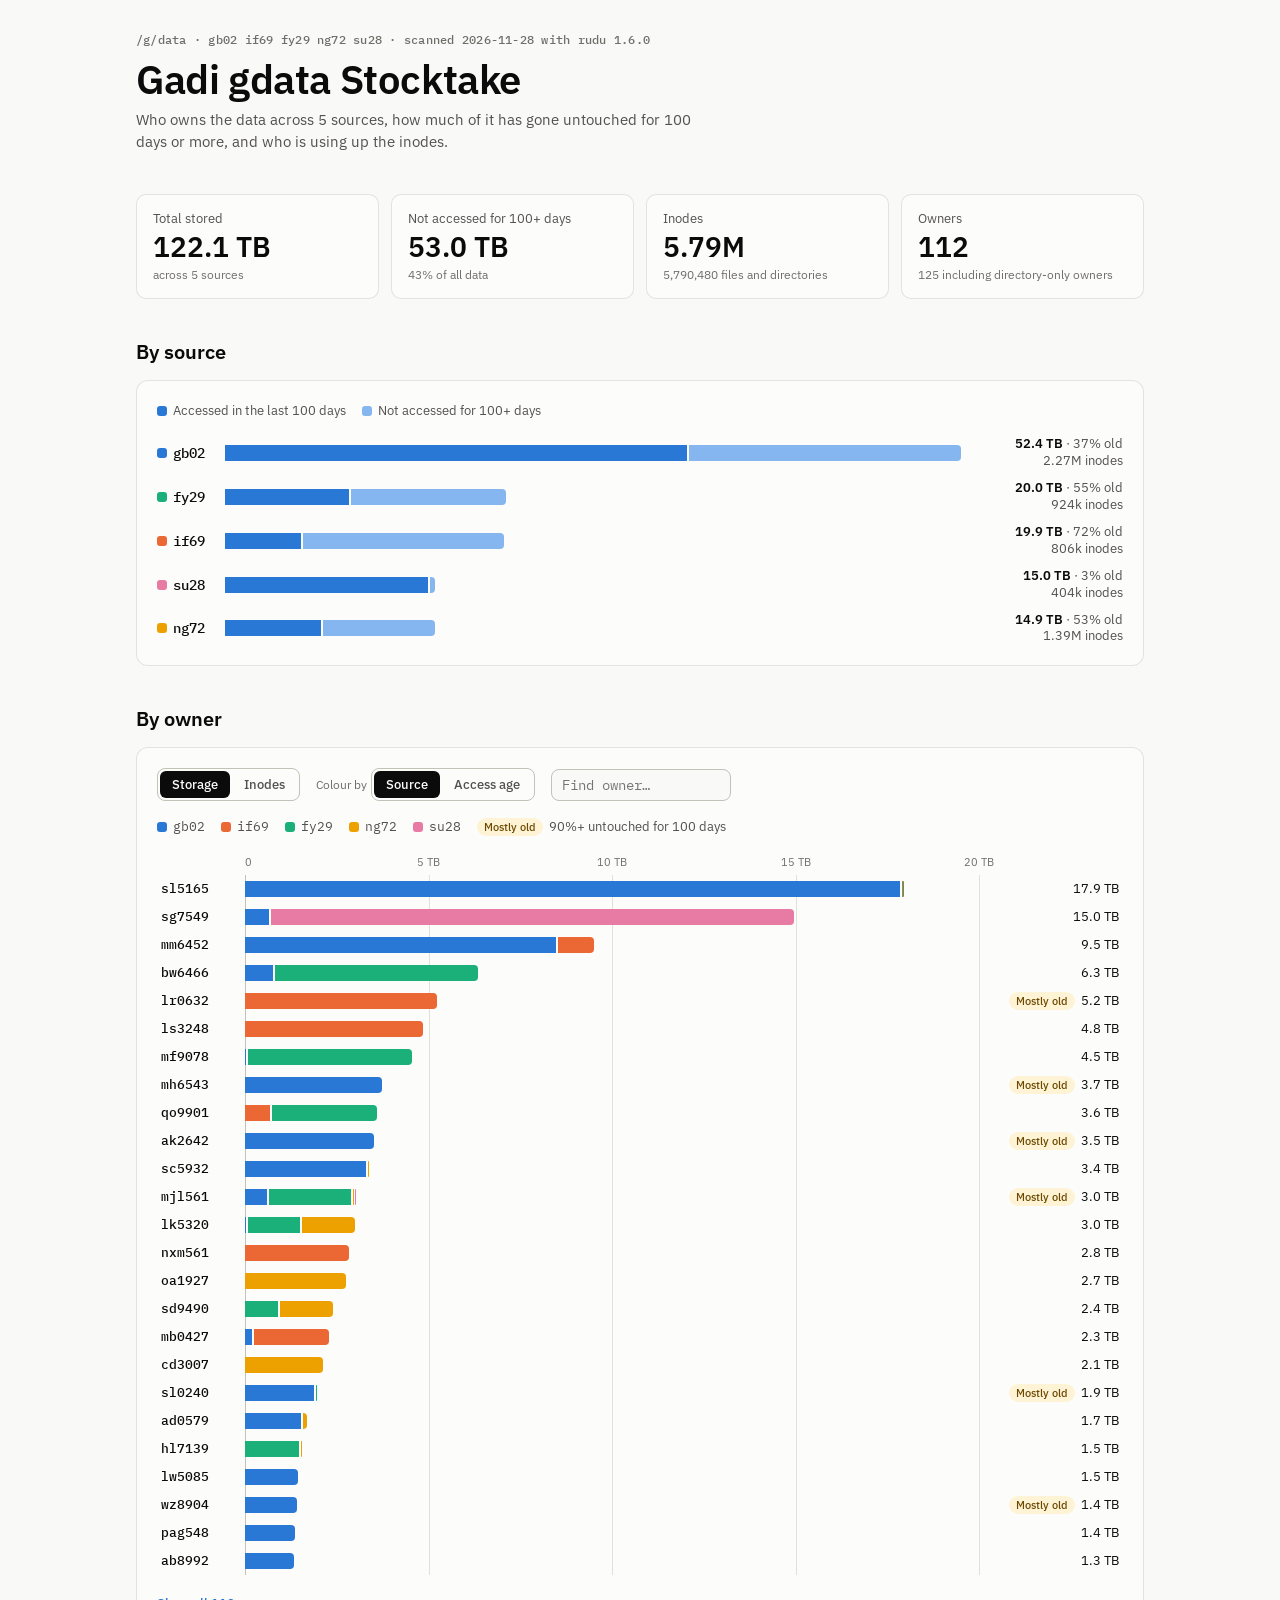
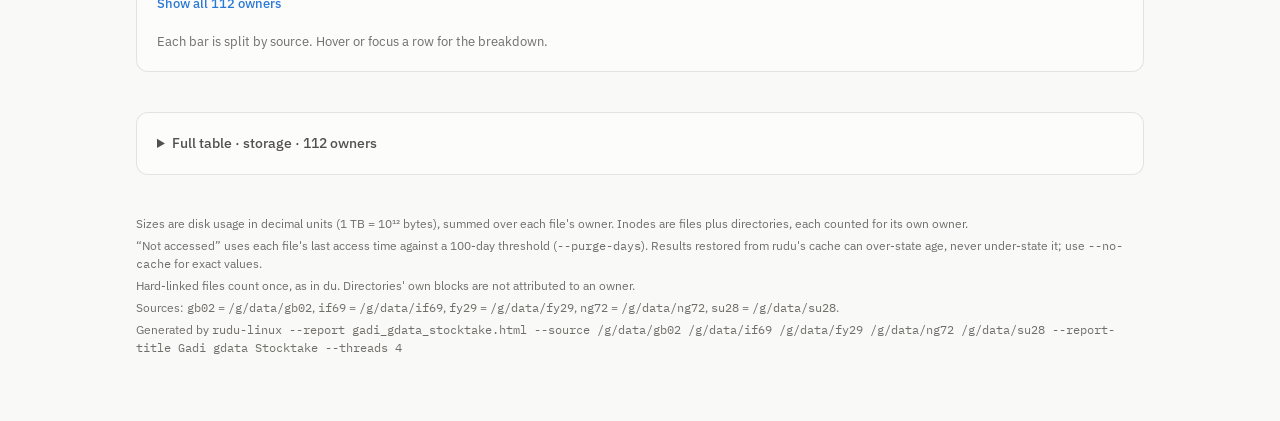
==== commit 7e0e6f36: "UPDATE: Gadi stocktakes 20261128T024404Z-2550756" ====
--- a/docs/gadi_gdata_stocktake.html
+++ b/docs/gadi_gdata_stocktake.html
@@ -209,7 +209,7 @@
 </div>
 <div class="tip" id="tip" hidden></div>
 
-<script type="application/json" id="data">{"title":"Gadi gdata Stocktake","scanned":"2026-11-26","rudu_version":"1.6.0","purge_days":100,"command":"rudu-linux --report gadi_gdata_stocktake.html --source /g/data/gb02 /g/data/if69 /g/data/fy29 /g/data/ng72 /g/data/su28 --report-title Gadi gdata Stocktake --threads 4","common_parent":"/g/data","sources":[{"label":"gb02","path":"/g/data/gb02","bytes":49079507022336,"stale":19350499127296,"inodes":2243596,"files":2084892,"dirs":158704,"partial":false},{"label":"if69","path":"/g/data/if69","bytes":19733168820224,"stale":14037429628928,"inodes":805788,"files":707060,"dirs":98728,"partial":false},{"label":"fy29","path":"/g/data/fy29","bytes":19974773788672,"stale":11003082436608,"inodes":923451,"files":849818,"dirs":73633,"partial":false},{"label":"ng72","path":"/g/data/ng72","bytes":16740104544256,"stale":9913895358464,"inodes":1425956,"files":1301967,"dirs":123989,"partial":false},{"label":"su28","path":"/g/data/su28","bytes":14966555582464,"stale":392570261504,"inodes":403586,"files":396152,"dirs":7434,"partial":false}],"owners":[{"o":"ab4502","b":{"fy29":96915456,"gb02":104416083968,"ng72":1091781734400},"i":{"fy29":130,"gb02":44115,"ng72":57215},"stale":87386763264,"files":88943,"dirs":12517},{"o":"ab8992","b":{"gb02":1346156404736},"i":{"gb02":192843},"stale":125083480064,"files":143257,"dirs":49586},{"o":"ad0579","b":{"gb02":1593030729728,"ng72":100291923968},"i":{"gb02":5494,"ng72":10202},"stale":1522161557504,"files":11570,"dirs":4126},{"o":"ad1803","b":{"gb02":41861120},"i":{"gb02":40},"stale":36200448,"files":27,"dirs":13},{"o":"ad5509","b":{"if69":180805632},"i":{"if69":142},"stale":180805632,"files":123,"dirs":19},{"o":"ag3979","b":{},"i":{"ng72":5},"stale":0,"files":0,"dirs":5},{"o":"ah2717","b":{"if69":8259420160},"i":{"if69":5392},"stale":8137428992,"files":4648,"dirs":744},{"o":"ak2642","b":{"gb02":3515796193280},"i":{"gb02":160536},"stale":3515796193280,"files":159467,"dirs":1069},{"o":"ak5887","b":{"if69":58952155136},"i":{"if69":770},"stale":58952155136,"files":687,"dirs":83},{"o":"as5672","b":{},"i":{"gb02":7},"stale":0,"files":2,"dirs":5},{"o":"as8561","b":{"if69":134013968384},"i":{"if69":883},"stale":82807844864,"files":821,"dirs":62},{"o":"as9583","b":{"ng72":67088871424},"i":{"ng72":1642},"stale":67088871424,"files":1391,"dirs":251},{"o":"asp561","b":{"gb02":53252096},"i":{"gb02":2},"stale":53252096,"files":1,"dirs":1},{"o":"aw1142","b":{"if69":414404608},"i":{"if69":4937},"stale":414404608,"files":4028,"dirs":909},{"o":"bl6491","b":{"if69":45215252480},"i":{"gb02":1,"if69":91280},"stale":37151072256,"files":53465,"dirs":37816},{"o":"bw6466","b":{"fy29":5541676744704,"gb02":805922488320},"i":{"fy29":46562,"gb02":109},"stale":4901992419328,"files":45789,"dirs":882},{"o":"bx1902","b":{"gb02":155648},"i":{"gb02":4,"if69":3},"stale":155648,"files":3,"dirs":4},{"o":"cbe563","b":{"fy29":10672300032,"gb02":24576},"i":{"fy29":99,"gb02":2},"stale":24576,"files":90,"dirs":11},{"o":"cc6171","b":{"gb02":88710381568},"i":{"gb02":2727},"stale":88710127616,"files":1485,"dirs":1242},{"o":"cd3007","b":{"if69":99577856,"ng72":2121425870848},"i":{"if69":2,"ng72":159981},"stale":49645875200,"files":148303,"dirs":11680},{"o":"cd3022","b":{"gb02":985096192},"i":{"gb02":43106,"ng72":7},"stale":902963200,"files":41569,"dirs":1544},{"o":"cj0591","b":{"gb02":4124413952,"if69":48168742912,"su28":504085135360},"i":{"gb02":1160,"if69":32779,"su28":652},"stale":17774137344,"files":30592,"dirs":3999},{"o":"cm1405","b":{},"i":{"gb02":1},"stale":0,"files":0,"dirs":1},{"o":"cp9270","b":{"ng72":287818829824},"i":{"ng72":186922},"stale":152907149312,"files":186771,"dirs":151},{"o":"cxa561","b":{"if69":275834929152},"i":{"if69":21241},"stale":9558040576,"files":19861,"dirs":1380},{"o":"cxh603","b":{"gb02":9010913280,"ng72":816288366592},"i":{"gb02":434,"ng72":17205},"stale":167617622016,"files":17521,"dirs":118},{"o":"cxj565","b":{},"i":{"if69":1},"stale":0,"files":0,"dirs":1},{"o":"dh3280","b":{"gb02":89050714112},"i":{"gb02":72560},"stale":86175346688,"files":65505,"dirs":7055},{"o":"dr6273","b":{"gb02":140296192,"ng72":126530461696},"i":{"gb02":27,"ng72":3183},"stale":20100993024,"files":2689,"dirs":521},{"o":"ec0044","b":{"gb02":18574217216},"i":{"gb02":2324},"stale":18563534848,"files":2020,"dirs":304},{"o":"ef1645","b":{"gb02":48430190592},"i":{"gb02":1961},"stale":11171246080,"files":1730,"dirs":231},{"o":"em3807","b":{"gb02":8192},"i":{"gb02":2},"stale":8192,"files":1,"dirs":1},{"o":"fk0558","b":{"ng72":66239926272},"i":{"ng72":145800},"stale":66239926272,"files":145424,"dirs":376},{"o":"ft3359","b":{"gb02":15553916928},"i":{"gb02":1967},"stale":69632,"files":1890,"dirs":77},{"o":"gp8431","b":{"gb02":835584,"ng72":3829760},"i":{"gb02":4,"ng72":1011},"stale":200704,"files":943,"dirs":72},{"o":"gs5098","b":{"ng72":175045705728},"i":{"ng72":48},"stale":175045705728,"files":43,"dirs":5},{"o":"ha2606","b":{"fy29":12195516416},"i":{"fy29":91},"stale":12195516416,"files":56,"dirs":35},{"o":"hc0407","b":{"ng72":97632886784},"i":{"ng72":194},"stale":97632886784,"files":119,"dirs":75},{"o":"hh0258","b":{},"i":{"gb02":3},"stale":0,"files":0,"dirs":3},{"o":"hl7139","b":{"fy29":1526965215232,"gb02":3427356672,"ng72":9235537920},"i":{"fy29":19279,"gb02":54,"ng72":77897},"stale":181731753984,"files":86974,"dirs":10256},{"o":"il1874","b":{"gb02":129982058496},"i":{"gb02":7701},"stale":129962663936,"files":6672,"dirs":1029},{"o":"jd2435","b":{"ng72":11350650880},"i":{"ng72":48},"stale":6112587776,"files":41,"dirs":7},{"o":"jl1950","b":{"gb02":70203568128},"i":{"gb02":300},"stale":70203568128,"files":296,"dirs":4},{"o":"jl8556","b":{"gb02":1286260641792},"i":{"gb02":13358},"stale":0,"files":12625,"dirs":733},{"o":"jma548","b":{"fy29":6685061120,"gb02":826488897536},"i":{"fy29":14,"gb02":3407},"stale":809580339200,"files":3409,"dirs":12},{"o":"jn3312","b":{"su28":436609024},"i":{"su28":13936},"stale":193114112,"files":12747,"dirs":1189},{"o":"js2535","b":{"ng72":309338910720},"i":{"gb02":6,"ng72":21272},"stale":309338910720,"files":21210,"dirs":68},{"o":"js5018","b":{"ng72":67695910912},"i":{"ng72":2775},"stale":58507628544,"files":2356,"dirs":419},{"o":"jt0319","b":{"ng72":966676746240},"i":{"gb02":2,"ng72":77671},"stale":59122720768,"files":66292,"dirs":11381},{"o":"jt5160","b":{"gb02":8261001216,"if69":3741667328},"i":{"gb02":399,"if69":1149},"stale":12002635776,"files":1413,"dirs":135},{"o":"kl9722","b":{"ng72":1596366848},"i":{"ng72":284},"stale":1596366848,"files":265,"dirs":19},{"o":"kr2086","b":{"ng72":20663590912},"i":{"ng72":377},"stale":3498598400,"files":314,"dirs":63},{"o":"ks3902","b":{"ng72":1813774336},"i":{"ng72":2439},"stale":1813774336,"files":2430,"dirs":9},{"o":"lh5313","b":{"gb02":4714496},"i":{"gb02":11},"stale":4714496,"files":9,"dirs":2},{"o":"lk5320","b":{"fy29":1494187040768,"gb02":69948998144,"ng72":1436817170432},"i":{"fy29":24670,"gb02":4597,"ng72":31135},"stale":1323622305792,"files":51963,"dirs":8439},{"o":"lp9537","b":{"gb02":1788723200},"i":{"gb02":6009},"stale":1748013056,"files":5378,"dirs":631},{"o":"lr0632","b":{"if69":5223682543616},"i":{"if69":70375},"stale":5178268393472,"files":70108,"dirs":267},{"o":"ls3248","b":{"if69":4846576377856},"i":{"if69":41535},"stale":3388270223360,"files":38326,"dirs":3209},{"o":"lw5085","b":{"gb02":1451356004352},"i":{"gb02":455},"stale":52312895488,"files":392,"dirs":63},{"o":"mb0427","b":{"gb02":237320466432,"if69":2045005664256},"i":{"gb02":26074,"if69":112107},"stale":1616291356672,"files":133319,"dirs":4862},{"o":"mf9078","b":{"fy29":4473201790976,"gb02":70160752640},"i":{"fy29":325363,"gb02":31283},"stale":2044451831808,"files":338321,"dirs":18325},{"o":"mf9479","b":{"ng72":17434836992},"i":{"ng72":260},"stale":17434836992,"files":233,"dirs":27},{"o":"mg8987","b":{"fy29":323998326784},"i":{"fy29":200906},"stale":323998285824,"files":184869,"dirs":16037},{"o":"mh6543","b":{"gb02":3721424654336},"i":{"gb02":10280},"stale":3706854445056,"files":9120,"dirs":1160},{"o":"mjl561","b":{"fy29":2285274525696,"gb02":663963283456,"ng72":56786124800,"su28":289411072},"i":{"fy29":6331,"gb02":28801,"ng72":139,"su28":35},"stale":2840930000896,"files":33137,"dirs":2169},{"o":"mm5133","b":{"ng72":91475968},"i":{"gb02":7,"ng72":171},"stale":2056192,"files":150,"dirs":28},{"o":"mm6452","b":{"gb02":8530865463296,"if69":978624806912},"i":{"gb02":17874,"if69":13898},"stale":14384787456,"files":30798,"dirs":974},{"o":"mm7092","b":{"if69":17415954432},"i":{"if69":81},"stale":7446224896,"files":75,"dirs":6},{"o":"mn8773","b":{"fy29":21973311488,"gb02":2798067712},"i":{"fy29":25,"gb02":865},"stale":41263104,"files":711,"dirs":179},{"o":"mr4682","b":{"if69":1256947712},"i":{"if69":14},"stale":1256947712,"files":12,"dirs":2},{"o":"ms0476","b":{},"i":{"if69":1},"stale":0,"files":0,"dirs":1},{"o":"ms2920","b":{"ng72":139051008},"i":{"gb02":7,"ng72":81},"stale":8192,"files":80,"dirs":8},{"o":"ms5578","b":{"ng72":107729043456},"i":{"ng72":26212},"stale":106663456768,"files":23499,"dirs":2713},{"o":"mxr581","b":{"fy29":451403337728},"i":{"fy29":121990},"stale":93578702848,"files":102582,"dirs":19408},{"o":"nc3020","b":{"gb02":72429568},"i":{"gb02":7},"stale":72429568,"files":5,"dirs":2},{"o":"ne2942","b":{"ng72":155078656},"i":{"ng72":49},"stale":0,"files":39,"dirs":10},{"o":"nk2247","b":{"ng72":31712710656},"i":{"ng72":3517},"stale":10790813696,"files":2927,"dirs":590},{"o":"nt4273","b":{"gb02":84145324032},"i":{"gb02":1580,"ng72":2},"stale":42721792000,"files":1472,"dirs":110},{"o":"nxg561","b":{"gb02":54699765760},"i":{"gb02":235004},"stale":15444398080,"files":234973,"dirs":31},{"o":"nxm561","b":{"if69":2831477841920},"i":{"if69":739},"stale":2370487652352,"files":735,"dirs":4},{"o":"oa1927","b":{"ng72":2741882126336},"i":{"ng72":349739},"stale":1937732751360,"files":299849,"dirs":49890},{"o":"oj9185","b":{},"i":{"ng72":1},"stale":0,"files":0,"dirs":1},{"o":"pag548","b":{"gb02":1375966953472},"i":{"gb02":55063},"stale":43835080704,"files":50879,"dirs":4184},{"o":"pc2687","b":{"gb02":380872507392,"su28":194394128384},"i":{"gb02":125067,"su28":7771},"stale":248795656192,"files":113428,"dirs":19410},{"o":"pd1739","b":{"if69":9256960000},"i":{"if69":59},"stale":2494464,"files":55,"dirs":4},{"o":"pg1235","b":{},"i":{"ng72":1},"stale":0,"files":0,"dirs":1},{"o":"pp7885","b":{"gb02":3882246144},"i":{"gb02":870},"stale":617840640,"files":724,"dirs":146},{"o":"ps3482","b":{},"i":{"gb02":1},"stale":0,"files":0,"dirs":1},{"o":"pv3484","b":{"ng72":17008857088},"i":{"ng72":13036},"stale":17008857088,"files":12290,"dirs":746},{"o":"qj2249","b":{"if69":462799917056},"i":{"if69":45867},"stale":338136698880,"files":44713,"dirs":1154},{"o":"qo9901","b":{"fy29":2862584860672,"if69":724742561792},"i":{"fy29":164307,"if69":18565},"stale":723436650496,"files":168075,"dirs":14797},{"o":"qr1706","b":{"if69":929967611904},"i":{"gb02":7,"if69":5065},"stale":0,"files":4784,"dirs":288},{"o":"rf4654","b":{},"i":{"gb02":2},"stale":0,"files":0,"dirs":2},{"o":"ri9247","b":{"ng72":1931964940288},"i":{"ng72":48040},"stale":1927983239168,"files":40649,"dirs":7391},{"o":"rk9077","b":{"gb02":213530472448,"if69":146563919872},"i":{"gb02":281352,"if69":40779},"stale":145520738304,"files":303177,"dirs":18954},{"o":"root","b":{},"i":{"fy29":1,"gb02":1,"if69":1,"ng72":1,"su28":1},"stale":0,"files":0,"dirs":5},{"o":"rq1991","b":{"if69":200704},"i":{"if69":34},"stale":200704,"files":24,"dirs":10},{"o":"rr2600","b":{"ng72":245432320},"i":{"ng72":222},"stale":243892224,"files":189,"dirs":33},{"o":"sc1326","b":{"gb02":1076441088,"if69":247942668288},"i":{"gb02":181,"if69":247791},"stale":165029326848,"files":211529,"dirs":36443},{"o":"sc5932","b":{"gb02":3354471542784,"ng72":428675072},"i":{"gb02":135047,"ng72":1367},"stale":1254223233024,"files":124868,"dirs":11546},{"o":"sd9490","b":{"fy29":955741356032,"gb02":103534592,"ng72":1441788768256},"i":{"fy29":10167,"gb02":8,"ng72":20473},"stale":2068700340224,"files":28612,"dirs":2036},{"o":"sg3790","b":{"gb02":1500184576},"i":{"gb02":81},"stale":1500184576,"files":68,"dirs":13},{"o":"sg7549","b":{"gb02":695356542976,"su28":14267350298624},"i":{"gb02":54437,"su28":381191},"stale":1040506822656,"files":414943,"dirs":20685},{"o":"sho561","b":{"fy29":672419840,"gb02":8275566592},"i":{"fy29":1417,"gb02":5308},"stale":2161127424,"files":6056,"dirs":669},{"o":"sk6139","b":{"ng72":20992000},"i":{"ng72":94},"stale":0,"files":70,"dirs":24},{"o":"sl0240","b":{"fy29":5357568,"gb02":1931178467328},"i":{"fy29":13,"gb02":20465},"stale":1931183456256,"files":17706,"dirs":2772},{"o":"sl5165","b":{"fy29":39677952,"gb02":14633172250624,"if69":14149820416},"i":{"fy29":89,"gb02":527071,"if69":226},"stale":2810108952576,"files":519842,"dirs":7544},{"o":"sm5259","b":{"gb02":939978752,"ng72":3364421632},"i":{"gb02":587,"ng72":650},"stale":896942080,"files":1042,"dirs":195},{"o":"sv6923","b":{"gb02":148299776},"i":{"gb02":86},"stale":148295680,"files":60,"dirs":26},{"o":"sx4303","b":{"gb02":16384},"i":{"gb02":14},"stale":16384,"files":6,"dirs":8},{"o":"sz2492","b":{"ng72":365478092800},"i":{"gb02":4,"ng72":17040},"stale":220431642624,"files":16591,"dirs":453},{"o":"td6427","b":{"if69":2838544384},"i":{"if69":3537},"stale":2838544384,"files":3524,"dirs":13},{"o":"tm4359","b":{"gb02":4096},"i":{"gb02":3},"stale":0,"files":1,"dirs":2},{"o":"tp4064","b":{"if69":468280897536},"i":{"if69":6049},"stale":273857568768,"files":5801,"dirs":248},{"o":"ts8639","b":{"gb02":7162884096},"i":{"gb02":13136},"stale":7128797184,"files":12289,"dirs":847},{"o":"wl0799","b":{"gb02":209592442880},"i":{"gb02":2767},"stale":4489584640,"files":2568,"dirs":199},{"o":"wz4975","b":{"ng72":952567689216},"i":{"ng72":36928},"stale":951609827328,"files":36894,"dirs":34},{"o":"wz8904","b":{"gb02":1409106337792},"i":{"gb02":104526},"stale":1409106337792,"files":97451,"dirs":7075},{"o":"xw6141","b":{"ng72":1046562959360},"i":{"ng72":56210},"stale":739811319808,"files":52432,"dirs":3778},{"o":"yb4721","b":{"fy29":7400030208},"i":{"fy29":1997},"stale":7400030208,"files":1812,"dirs":185},{"o":"ym7079","b":{},"i":{"ng72":1},"stale":0,"files":0,"dirs":1},{"o":"yz1881","b":{"ng72":1064960},"i":{"ng72":8},"stale":1064960,"files":6,"dirs":2},{"o":"yz9294","b":{"if69":207704657920},"i":{"if69":40486},"stale":1581367296,"files":33875,"dirs":6611},{"o":"zm5261","b":{},"i":{"ng72":1},"stale":0,"files":0,"dirs":1},{"o":"zz6006","b":{"ng72":249405136896},"i":{"gb02":2,"ng72":54400},"stale":239221452800,"files":51896,"dirs":2506}]}</script>
+<script type="application/json" id="data">{"title":"Gadi gdata Stocktake","scanned":"2026-11-28","rudu_version":"1.6.0","purge_days":100,"command":"rudu-linux --report gadi_gdata_stocktake.html --source /g/data/gb02 /g/data/if69 /g/data/fy29 /g/data/ng72 /g/data/su28 --report-title Gadi gdata Stocktake --threads 4","common_parent":"/g/data","sources":[{"label":"gb02","path":"/g/data/gb02","bytes":52360440447488,"stale":19372107698176,"inodes":2265641,"files":2104998,"dirs":160643,"partial":false},{"label":"if69","path":"/g/data/if69","bytes":19878344998912,"stale":14298256838656,"inodes":806038,"files":707294,"dirs":98744,"partial":false},{"label":"fy29","path":"/g/data/fy29","bytes":19975427522560,"stale":11004832088064,"inodes":923742,"files":850052,"dirs":73690,"partial":false},{"label":"ng72","path":"/g/data/ng72","bytes":14926730870784,"stale":7950858870784,"inodes":1391473,"files":1272903,"dirs":118570,"partial":false},{"label":"su28","path":"/g/data/su28","bytes":14966555582464,"stale":392570486784,"inodes":403586,"files":396152,"dirs":7434,"partial":false}],"owners":[{"o":"ab4502","b":{"fy29":96915456,"gb02":104416083968,"ng72":1092020158464},"i":{"fy29":130,"gb02":44115,"ng72":57238},"stale":87386763264,"files":88965,"dirs":12518},{"o":"ab8992","b":{"gb02":1346062602240},"i":{"gb02":193021},"stale":135777583104,"files":143430,"dirs":49591},{"o":"ad0579","b":{"gb02":1593030729728,"ng72":100291923968},"i":{"gb02":5494,"ng72":10202},"stale":1522162221056,"files":11570,"dirs":4126},{"o":"ad1803","b":{"gb02":41861120},"i":{"gb02":40},"stale":36200448,"files":27,"dirs":13},{"o":"ad5509","b":{"if69":180805632},"i":{"if69":142},"stale":180805632,"files":123,"dirs":19},{"o":"ag3979","b":{},"i":{"ng72":5},"stale":0,"files":0,"dirs":5},{"o":"ah2717","b":{"if69":8259420160},"i":{"if69":5392},"stale":8137428992,"files":4648,"dirs":744},{"o":"ak2642","b":{"gb02":3515922382848},"i":{"gb02":161367},"stale":3515796193280,"files":160291,"dirs":1076},{"o":"ak5887","b":{"if69":58952155136},"i":{"if69":770},"stale":58952155136,"files":687,"dirs":83},{"o":"as5672","b":{},"i":{"gb02":7},"stale":0,"files":2,"dirs":5},{"o":"as8561","b":{"if69":134014054400},"i":{"if69":885},"stale":82807844864,"files":823,"dirs":62},{"o":"as9583","b":{"ng72":67088871424},"i":{"ng72":1642},"stale":67088871424,"files":1391,"dirs":251},{"o":"asp561","b":{"gb02":53252096},"i":{"gb02":2},"stale":53252096,"files":1,"dirs":1},{"o":"aw1142","b":{"if69":414404608},"i":{"if69":4937},"stale":414404608,"files":4028,"dirs":909},{"o":"bl6491","b":{"if69":45215252480},"i":{"gb02":1,"if69":91280},"stale":37151354880,"files":53465,"dirs":37816},{"o":"bw6466","b":{"fy29":5541676744704,"gb02":805922488320},"i":{"fy29":46562,"gb02":109},"stale":4903609720832,"files":45789,"dirs":882},{"o":"bx1902","b":{"gb02":155648},"i":{"gb02":4,"if69":3},"stale":155648,"files":3,"dirs":4},{"o":"cbe563","b":{"fy29":10672300032,"gb02":24576},"i":{"fy29":99,"gb02":2},"stale":24576,"files":90,"dirs":11},{"o":"cc6171","b":{"gb02":88710381568},"i":{"gb02":2727},"stale":88710127616,"files":1485,"dirs":1242},{"o":"cd3007","b":{"if69":99577856,"ng72":2121425870848},"i":{"if69":2,"ng72":159981},"stale":49645875200,"files":148303,"dirs":11680},{"o":"cd3022","b":{"gb02":985096192},"i":{"gb02":43106,"ng72":7},"stale":902963200,"files":41569,"dirs":1544},{"o":"cj0591","b":{"gb02":4124413952,"if69":48191774720,"su28":504085135360},"i":{"gb02":1160,"if69":32784,"su28":652},"stale":17778688000,"files":30597,"dirs":3999},{"o":"cm1405","b":{},"i":{"gb02":1},"stale":0,"files":0,"dirs":1},{"o":"cp9270","b":{"ng72":287818829824},"i":{"ng72":186922},"stale":152907149312,"files":186771,"dirs":151},{"o":"cxa561","b":{"if69":421002637312},"i":{"if69":21340},"stale":9558040576,"files":19948,"dirs":1392},{"o":"cxh603","b":{"gb02":9010913280,"ng72":816305512448},"i":{"gb02":434,"ng72":17207},"stale":167617622016,"files":17523,"dirs":118},{"o":"cxj565","b":{},"i":{"if69":1},"stale":0,"files":0,"dirs":1},{"o":"dh3280","b":{"gb02":89050714112},"i":{"gb02":72560},"stale":86175346688,"files":65505,"dirs":7055},{"o":"dr6273","b":{"gb02":140296192,"ng72":126530461696},"i":{"gb02":27,"ng72":3183},"stale":20100993024,"files":2689,"dirs":521},{"o":"ec0044","b":{"gb02":18574217216},"i":{"gb02":2324},"stale":18563534848,"files":2020,"dirs":304},{"o":"ef1645","b":{"gb02":48430190592},"i":{"gb02":1961},"stale":11171246080,"files":1730,"dirs":231},{"o":"em3807","b":{"gb02":8192},"i":{"gb02":2},"stale":8192,"files":1,"dirs":1},{"o":"fk0558","b":{"ng72":66239926272},"i":{"ng72":145800},"stale":66239926272,"files":145424,"dirs":376},{"o":"ft3359","b":{"gb02":15553916928},"i":{"gb02":1967},"stale":69632,"files":1890,"dirs":77},{"o":"gp8431","b":{"gb02":835584,"ng72":3829760},"i":{"gb02":4,"ng72":1011},"stale":200704,"files":943,"dirs":72},{"o":"gs5098","b":{"ng72":175045705728},"i":{"ng72":48},"stale":175045705728,"files":43,"dirs":5},{"o":"ha2606","b":{"fy29":12195516416},"i":{"fy29":91},"stale":12195516416,"files":56,"dirs":35},{"o":"hc0407","b":{"ng72":97632886784},"i":{"ng72":194},"stale":97632886784,"files":119,"dirs":75},{"o":"hh0258","b":{},"i":{"gb02":3},"stale":0,"files":0,"dirs":3},{"o":"hl7139","b":{"fy29":1527618949120,"gb02":3434057728,"ng72":9235537920},"i":{"fy29":19570,"gb02":102,"ng72":77897},"stale":181731753984,"files":87244,"dirs":10325},{"o":"il1874","b":{"gb02":129982308352},"i":{"gb02":7710},"stale":129962663936,"files":6680,"dirs":1030},{"o":"jd2435","b":{"ng72":11350650880},"i":{"ng72":48},"stale":6112587776,"files":41,"dirs":7},{"o":"jl1950","b":{"gb02":70203568128},"i":{"gb02":300},"stale":70203568128,"files":296,"dirs":4},{"o":"jl8556","b":{"gb02":1286260641792},"i":{"gb02":13358},"stale":0,"files":12625,"dirs":733},{"o":"jma548","b":{"fy29":6685061120,"gb02":826488897536},"i":{"fy29":14,"gb02":3407},"stale":809580339200,"files":3409,"dirs":12},{"o":"jn3312","b":{"su28":436609024},"i":{"su28":13936},"stale":193114112,"files":12747,"dirs":1189},{"o":"js2535","b":{"ng72":309338910720},"i":{"gb02":6,"ng72":21272},"stale":309338910720,"files":21210,"dirs":68},{"o":"js5018","b":{"ng72":67784507392},"i":{"ng72":2904},"stale":58507509760,"files":2436,"dirs":468},{"o":"jt0319","b":{"ng72":1061280903168},"i":{"gb02":2,"ng72":78143},"stale":1370267648,"files":66759,"dirs":11386},{"o":"jt5160","b":{"gb02":8261001216,"if69":3741667328},"i":{"gb02":399,"if69":1149},"stale":12002635776,"files":1413,"dirs":135},{"o":"kl9722","b":{"ng72":1596366848},"i":{"ng72":284},"stale":1596366848,"files":265,"dirs":19},{"o":"kr2086","b":{"ng72":20663595008},"i":{"ng72":377},"stale":3498598400,"files":314,"dirs":63},{"o":"ks3902","b":{"ng72":1813774336},"i":{"ng72":2439},"stale":1813774336,"files":2430,"dirs":9},{"o":"lh5313","b":{"gb02":4714496},"i":{"gb02":11},"stale":4714496,"files":9,"dirs":2},{"o":"lk5320","b":{"fy29":1494187040768,"gb02":70431937024,"ng72":1436817170432},"i":{"fy29":24670,"gb02":4988,"ng72":31135},"stale":1323706052608,"files":52349,"dirs":8444},{"o":"lp9537","b":{"gb02":1788723200},"i":{"gb02":6009},"stale":1748013056,"files":5378,"dirs":631},{"o":"lr0632","b":{"if69":5223682543616},"i":{"if69":70375},"stale":5221577363456,"files":70108,"dirs":267},{"o":"ls3248","b":{"if69":4846576377856},"i":{"if69":41535},"stale":3388270223360,"files":38326,"dirs":3209},{"o":"lw5085","b":{"gb02":1451356004352},"i":{"gb02":455},"stale":52312895488,"files":392,"dirs":63},{"o":"mb0427","b":{"gb02":237322022912,"if69":2045005664256},"i":{"gb02":26074,"if69":112107},"stale":1623282577408,"files":133319,"dirs":4862},{"o":"mf9078","b":{"fy29":4473201790976,"gb02":70160752640},"i":{"fy29":325363,"gb02":31283},"stale":2044453056512,"files":338321,"dirs":18325},{"o":"mf9479","b":{"ng72":17434836992},"i":{"ng72":260},"stale":17434836992,"files":233,"dirs":27},{"o":"mg8987","b":{"fy29":323998326784},"i":{"fy29":200906},"stale":323998285824,"files":184869,"dirs":16037},{"o":"mh6543","b":{"gb02":3721593892864},"i":{"gb02":10725},"stale":3706912403456,"files":9564,"dirs":1161},{"o":"mjl561","b":{"fy29":2285274525696,"gb02":663963283456,"ng72":56786124800,"su28":289411072},"i":{"fy29":6331,"gb02":28801,"ng72":139,"su28":35},"stale":2840941678592,"files":33137,"dirs":2169},{"o":"mm5133","b":{"ng72":92856320},"i":{"gb02":7,"ng72":174},"stale":2056192,"files":153,"dirs":28},{"o":"mm6452","b":{"gb02":8530865463296,"if69":978624806912},"i":{"gb02":17874,"if69":13898},"stale":14384787456,"files":30798,"dirs":974},{"o":"mm7092","b":{"if69":17415954432},"i":{"if69":81},"stale":7446224896,"files":75,"dirs":6},{"o":"mn8773","b":{"fy29":21973311488,"gb02":2798067712},"i":{"fy29":25,"gb02":865},"stale":41263104,"files":711,"dirs":179},{"o":"mr4682","b":{"if69":1256947712},"i":{"if69":14},"stale":1256947712,"files":12,"dirs":2},{"o":"ms0476","b":{},"i":{"if69":1},"stale":0,"files":0,"dirs":1},{"o":"ms2920","b":{"ng72":139051008},"i":{"gb02":7,"ng72":81},"stale":8192,"files":80,"dirs":8},{"o":"ms5578","b":{"ng72":107729043456},"i":{"ng72":26212},"stale":106663456768,"files":23499,"dirs":2713},{"o":"mxr581","b":{"fy29":451403337728},"i":{"fy29":121990},"stale":93710757888,"files":102582,"dirs":19408},{"o":"nc3020","b":{"gb02":72429568},"i":{"gb02":7},"stale":72429568,"files":5,"dirs":2},{"o":"ne2942","b":{"ng72":155078656},"i":{"ng72":49},"stale":0,"files":39,"dirs":10},{"o":"nk2247","b":{"ng72":31712710656},"i":{"ng72":3517},"stale":12738428928,"files":2927,"dirs":590},{"o":"nt4273","b":{"gb02":84285399040},"i":{"gb02":1719,"ng72":2},"stale":42721800192,"files":1608,"dirs":113},{"o":"nxg561","b":{"gb02":54699765760},"i":{"gb02":235004},"stale":21169553408,"files":234973,"dirs":31},{"o":"nxm561","b":{"if69":2831477841920},"i":{"if69":739},"stale":2544320454656,"files":735,"dirs":4},{"o":"oa1927","b":{"ng72":2741882126336},"i":{"ng72":349739},"stale":1937732751360,"files":299849,"dirs":49890},{"o":"oj9185","b":{},"i":{"ng72":1},"stale":0,"files":0,"dirs":1},{"o":"pag548","b":{"gb02":1375966986240},"i":{"gb02":55063},"stale":48396562432,"files":50879,"dirs":4184},{"o":"pc2687","b":{"gb02":380875857920,"su28":194394128384},"i":{"gb02":125115,"su28":7771},"stale":248936325120,"files":113474,"dirs":19412},{"o":"pd1739","b":{"if69":9257496576},"i":{"if69":59},"stale":2494464,"files":55,"dirs":4},{"o":"pg1235","b":{},"i":{"ng72":1},"stale":0,"files":0,"dirs":1},{"o":"pp7885","b":{"gb02":3882246144},"i":{"gb02":870},"stale":617840640,"files":724,"dirs":146},{"o":"ps3482","b":{},"i":{"gb02":1},"stale":0,"files":0,"dirs":1},{"o":"pv3484","b":{"ng72":17008857088},"i":{"ng72":13036},"stale":17008857088,"files":12290,"dirs":746},{"o":"qj2249","b":{"if69":462799917056},"i":{"if69":45867},"stale":338136698880,"files":44713,"dirs":1154},{"o":"qo9901","b":{"fy29":2862584860672,"if69":724742561792},"i":{"fy29":164307,"if69":18565},"stale":723436650496,"files":168075,"dirs":14797},{"o":"qr1706","b":{"if69":929967611904},"i":{"gb02":7,"if69":5065},"stale":36653162496,"files":4784,"dirs":288},{"o":"rf4654","b":{},"i":{"gb02":2},"stale":0,"files":0,"dirs":2},{"o":"ri9247","b":{"ng72":23415361536},"i":{"ng72":12900},"stale":19432013824,"files":10990,"dirs":1910},{"o":"rk9077","b":{"gb02":213530472448,"if69":146568220672},"i":{"gb02":281352,"if69":40786},"stale":145520738304,"files":303184,"dirs":18954},{"o":"root","b":{},"i":{"fy29":1,"gb02":1,"if69":1,"ng72":1,"su28":1},"stale":0,"files":0,"dirs":5},{"o":"rq1991","b":{"if69":200704},"i":{"if69":34},"stale":200704,"files":24,"dirs":10},{"o":"rr2600","b":{"ng72":245432320},"i":{"ng72":222},"stale":243892224,"files":189,"dirs":33},{"o":"sc1326","b":{"gb02":1076441088,"if69":247920955392},"i":{"gb02":181,"if69":247918},"stale":165065904128,"files":211654,"dirs":36445},{"o":"sc5932","b":{"gb02":3354473537536,"ng72":428675072},"i":{"gb02":135050,"ng72":1367},"stale":1254643748864,"files":124870,"dirs":11547},{"o":"sd9490","b":{"fy29":955741356032,"gb02":103534592,"ng72":1441821863936},"i":{"fy29":10167,"gb02":8,"ng72":20484},"stale":2068700340224,"files":28618,"dirs":2041},{"o":"sg3790","b":{"gb02":1500184576},"i":{"gb02":81},"stale":1500184576,"files":68,"dirs":13},{"o":"sg7549","b":{"gb02":695356542976,"su28":14267350298624},"i":{"gb02":54437,"su28":381191},"stale":1040506822656,"files":414943,"dirs":20685},{"o":"sho561","b":{"fy29":672419840,"gb02":8275566592},"i":{"fy29":1417,"gb02":5308},"stale":2161127424,"files":6056,"dirs":669},{"o":"sk6139","b":{"ng72":20992000},"i":{"ng72":94},"stale":0,"files":70,"dirs":24},{"o":"sl0240","b":{"fy29":5357568,"gb02":1931178467328},"i":{"fy29":13,"gb02":20465},"stale":1931183456256,"files":17706,"dirs":2772},{"o":"sl5165","b":{"fy29":39677952,"gb02":17913267150848,"if69":14149820416},"i":{"fy29":89,"gb02":547024,"if69":226},"stale":2810104586240,"files":537893,"dirs":9446},{"o":"sm5259","b":{"gb02":939978752,"ng72":3364421632},"i":{"gb02":587,"ng72":650},"stale":896942080,"files":1042,"dirs":195},{"o":"sv6923","b":{"gb02":148299776},"i":{"gb02":86},"stale":148295680,"files":60,"dirs":26},{"o":"sx4303","b":{"gb02":16384},"i":{"gb02":14},"stale":16384,"files":6,"dirs":8},{"o":"sz2492","b":{"ng72":365478092800},"i":{"gb02":4,"ng72":17040},"stale":220431642624,"files":16591,"dirs":453},{"o":"td6427","b":{"if69":2838544384},"i":{"if69":3537},"stale":2838544384,"files":3524,"dirs":13},{"o":"tm4359","b":{"gb02":4096},"i":{"gb02":3},"stale":0,"files":1,"dirs":2},{"o":"tp4064","b":{"if69":468282798080},"i":{"if69":6058},"stale":273857212416,"files":5808,"dirs":250},{"o":"ts8639","b":{"gb02":7162884096},"i":{"gb02":13136},"stale":7128797184,"files":12289,"dirs":847},{"o":"wl0799","b":{"gb02":209592442880},"i":{"gb02":2767},"stale":4489584640,"files":2568,"dirs":199},{"o":"wz4975","b":{"ng72":952567689216},"i":{"ng72":36928},"stale":951609827328,"files":36894,"dirs":34},{"o":"wz8904","b":{"gb02":1409106337792},"i":{"gb02":104526},"stale":1409106337792,"files":97451,"dirs":7075},{"o":"xw6141","b":{"ng72":1046564118528},"i":{"ng72":56226},"stale":739919151104,"files":52446,"dirs":3780},{"o":"yb4721","b":{"fy29":7400030208},"i":{"fy29":1997},"stale":7400030208,"files":1812,"dirs":185},{"o":"ym7079","b":{},"i":{"ng72":1},"stale":0,"files":0,"dirs":1},{"o":"yz1881","b":{"ng72":1064960},"i":{"ng72":8},"stale":1064960,"files":6,"dirs":2},{"o":"yz9294","b":{"if69":207704985600},"i":{"if69":40487},"stale":1581367296,"files":33876,"dirs":6611},{"o":"zm5261","b":{},"i":{"ng72":1},"stale":0,"files":0,"dirs":1},{"o":"zz6006","b":{"ng72":249597079552},"i":{"gb02":2,"ng72":54401},"stale":240349569024,"files":51897,"dirs":2506}]}</script>
 <script>
 (function () {
   const D = JSON.parse(document.getElementById("data").textContent);
